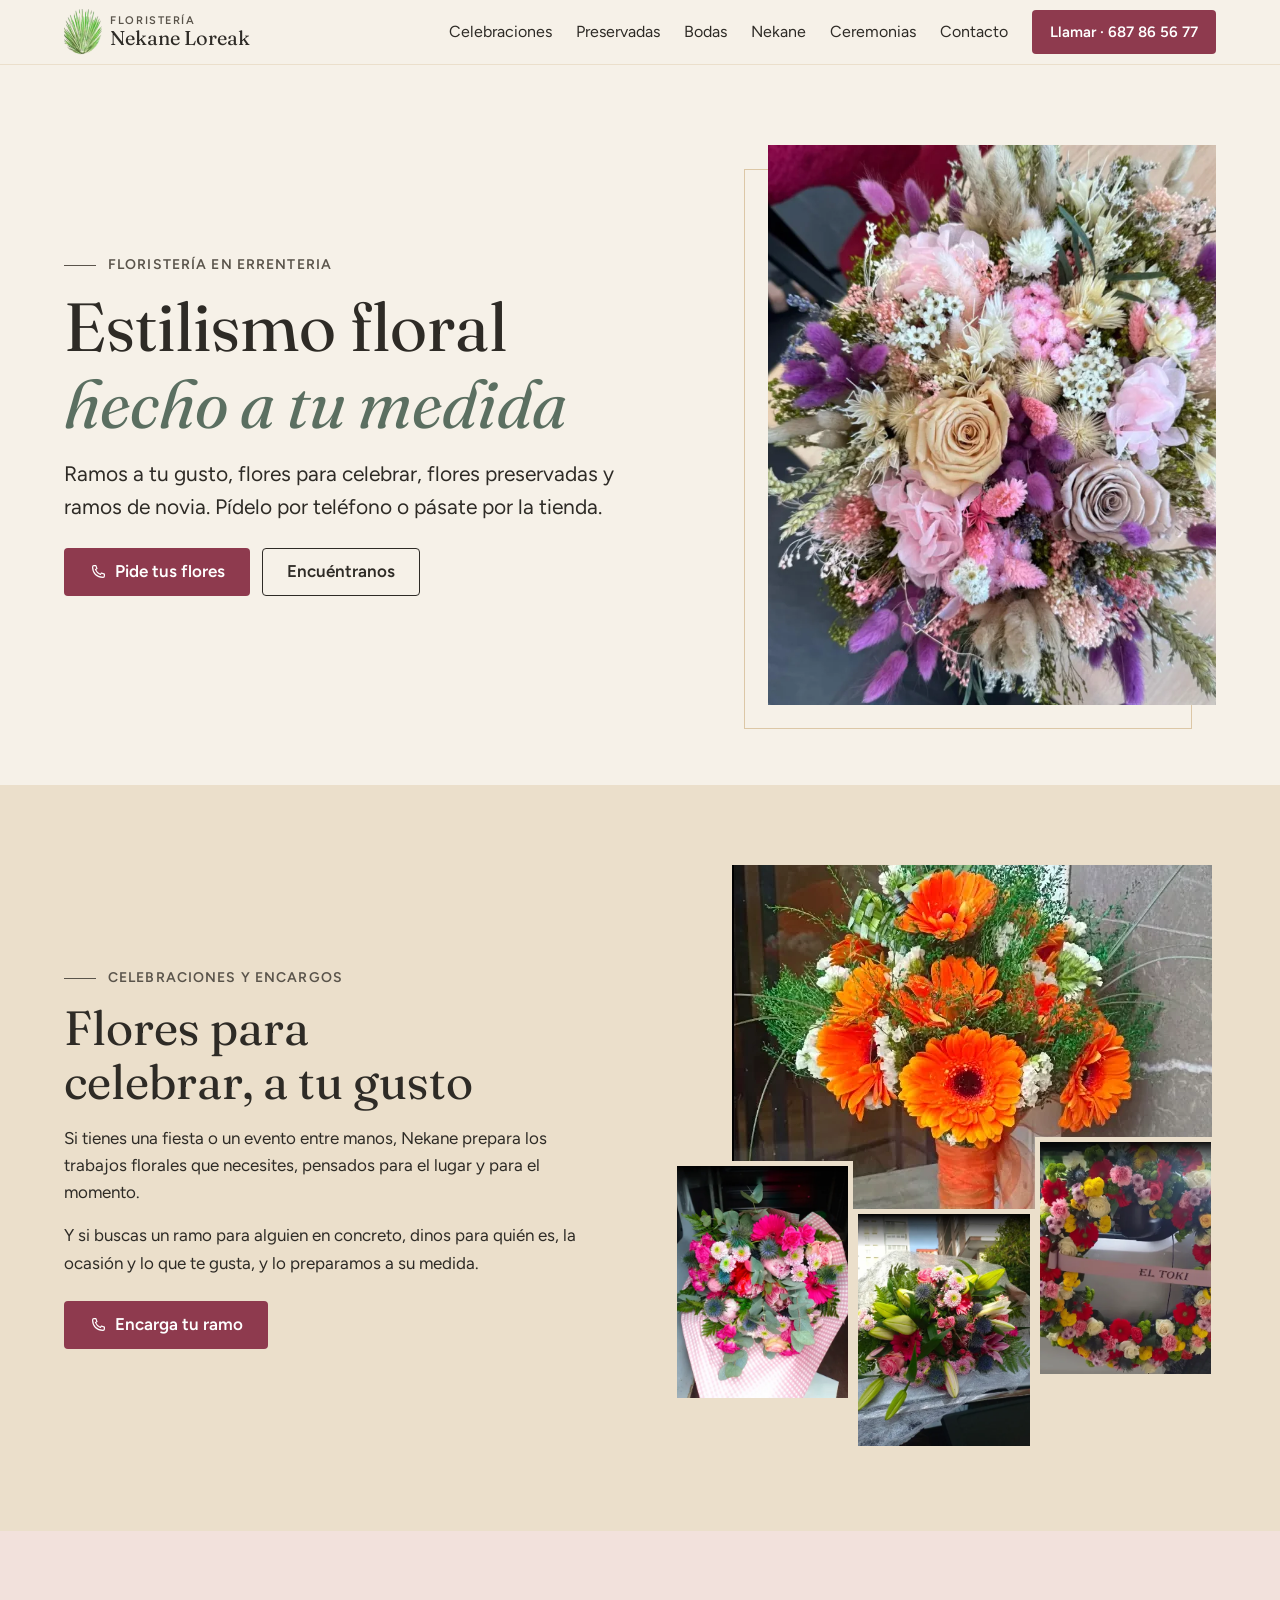
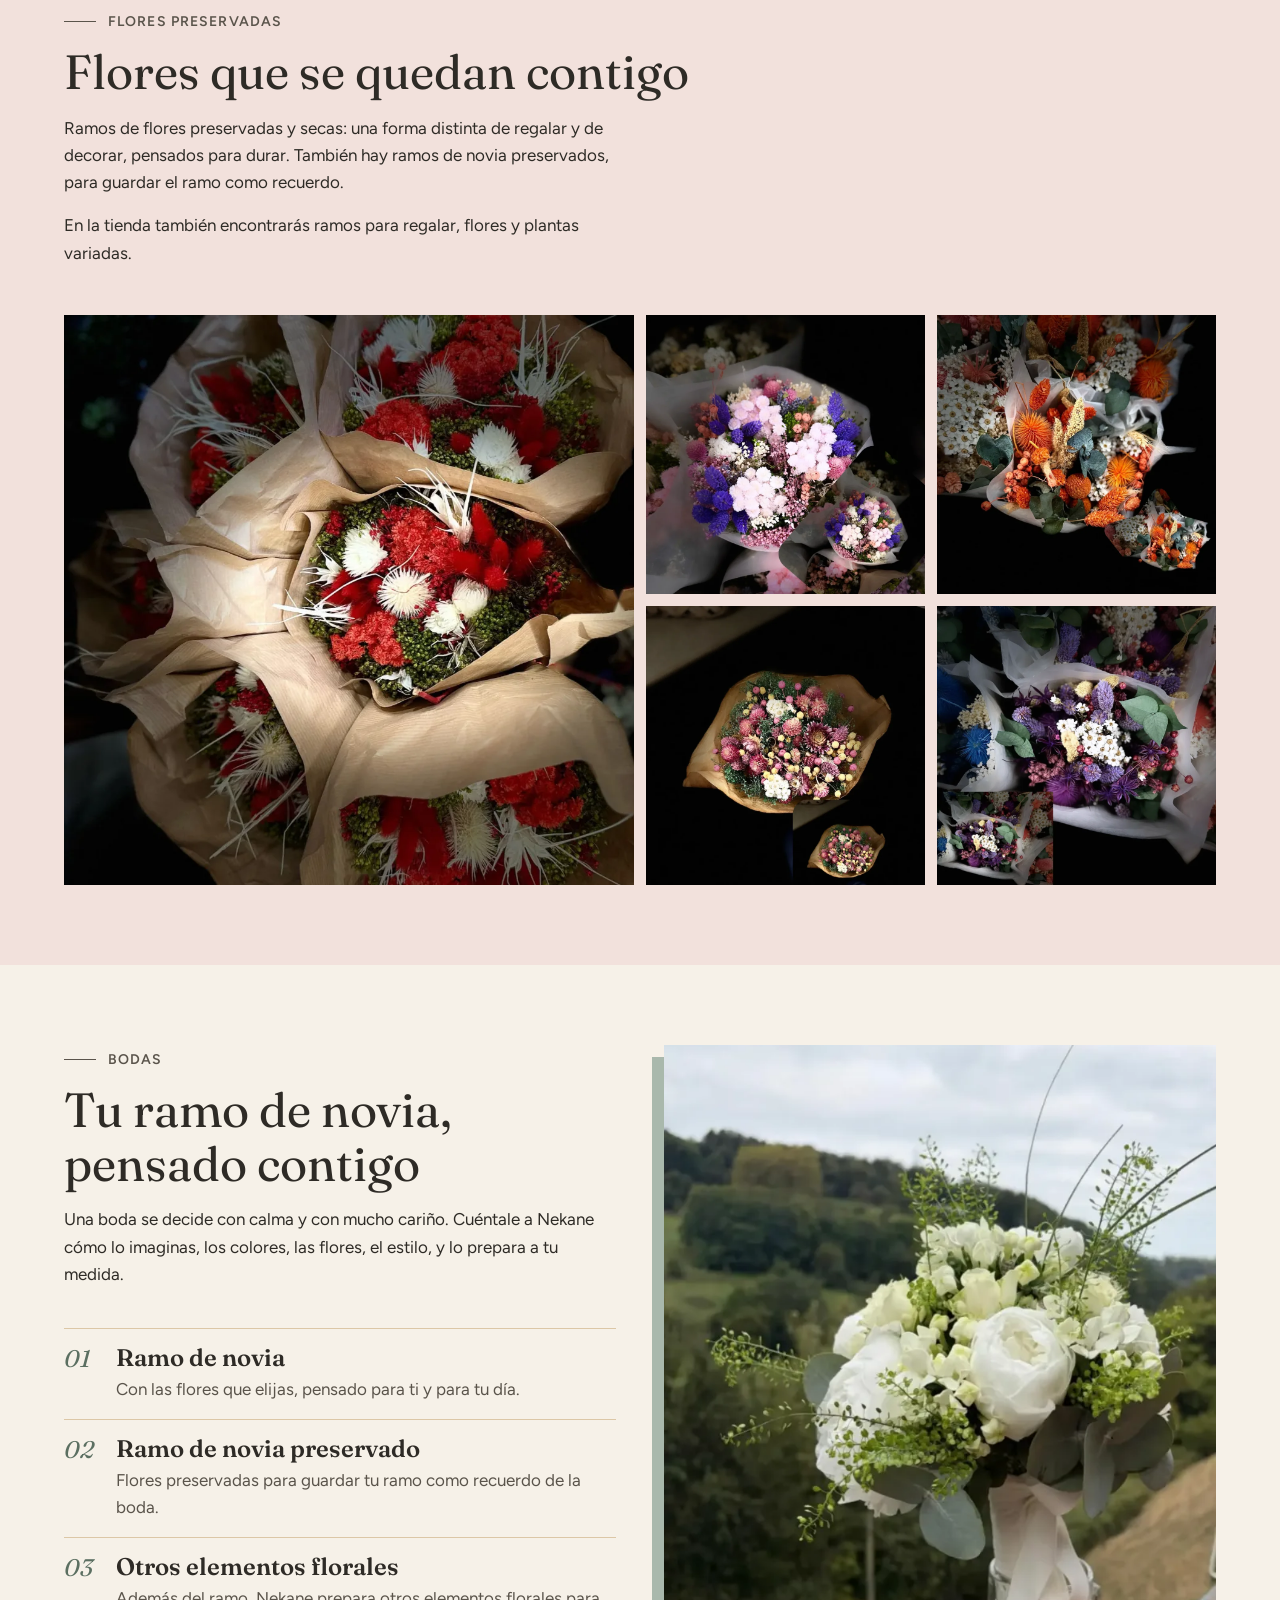
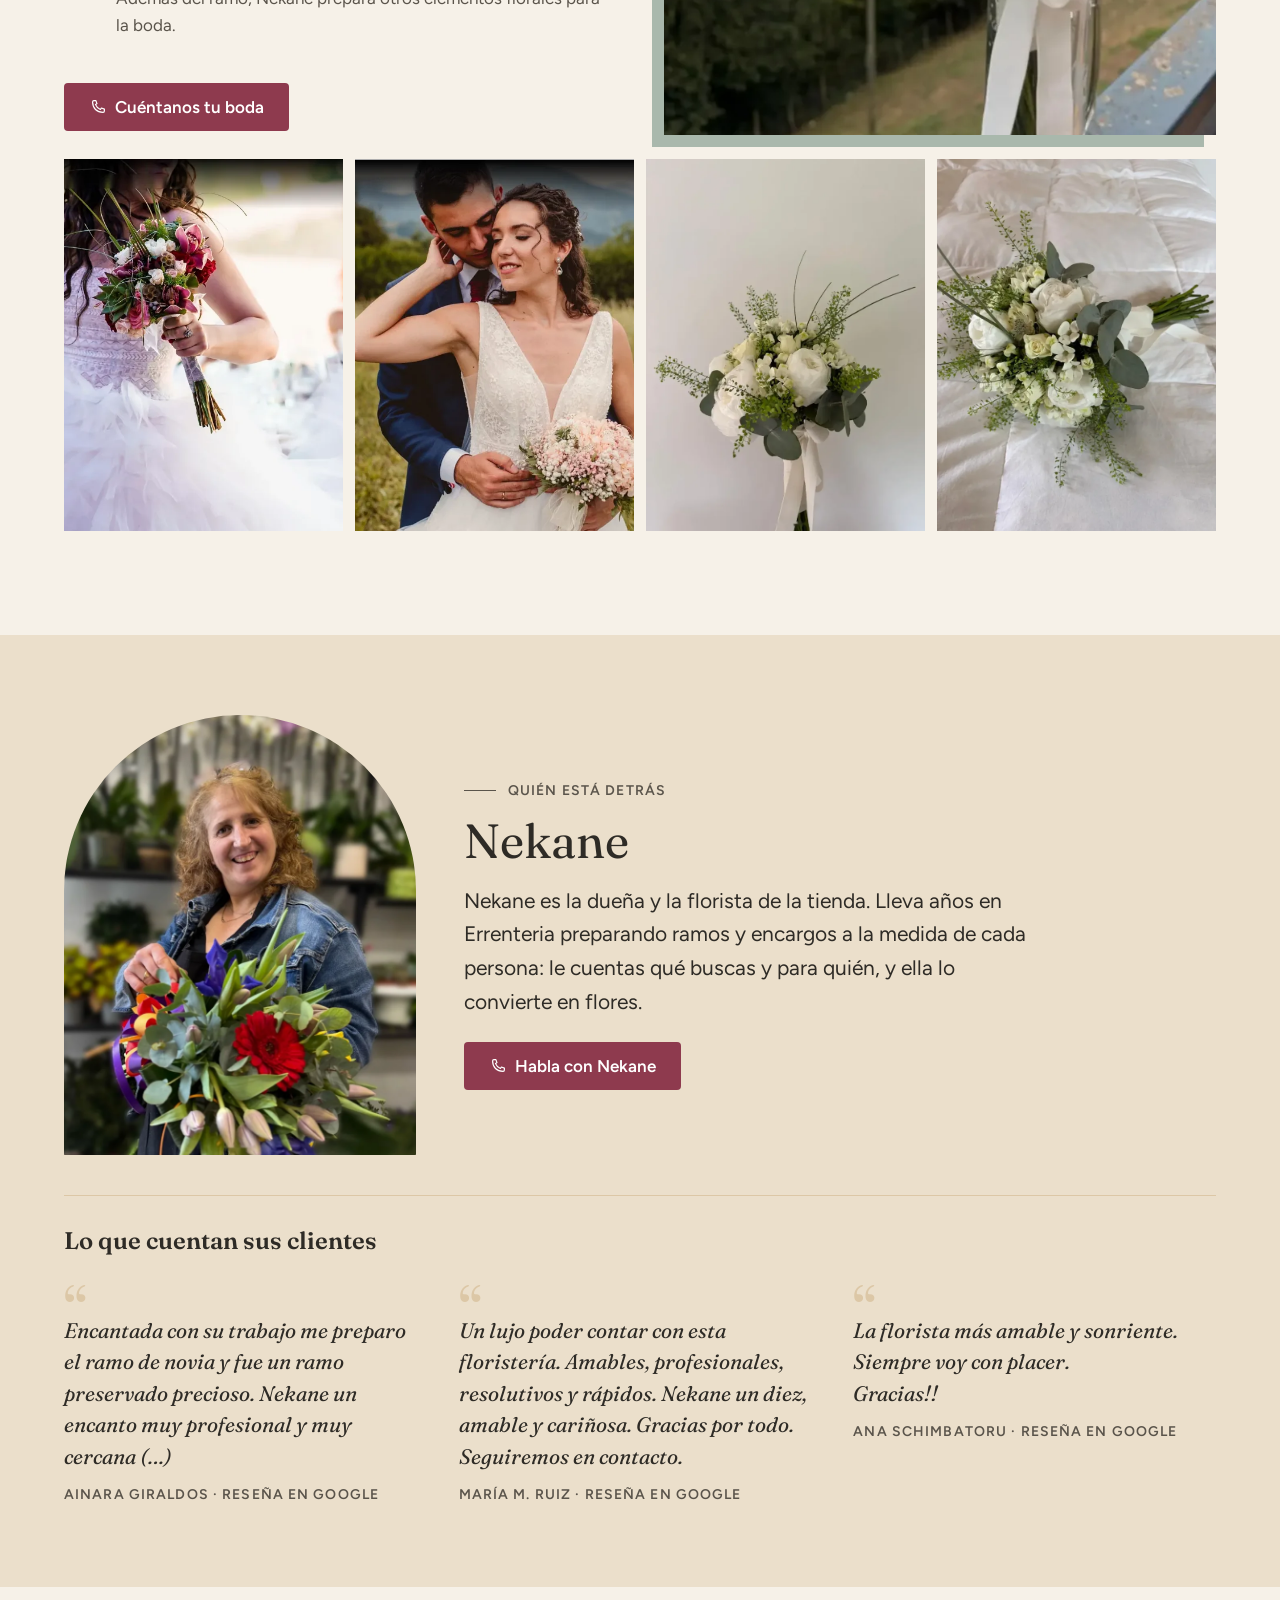
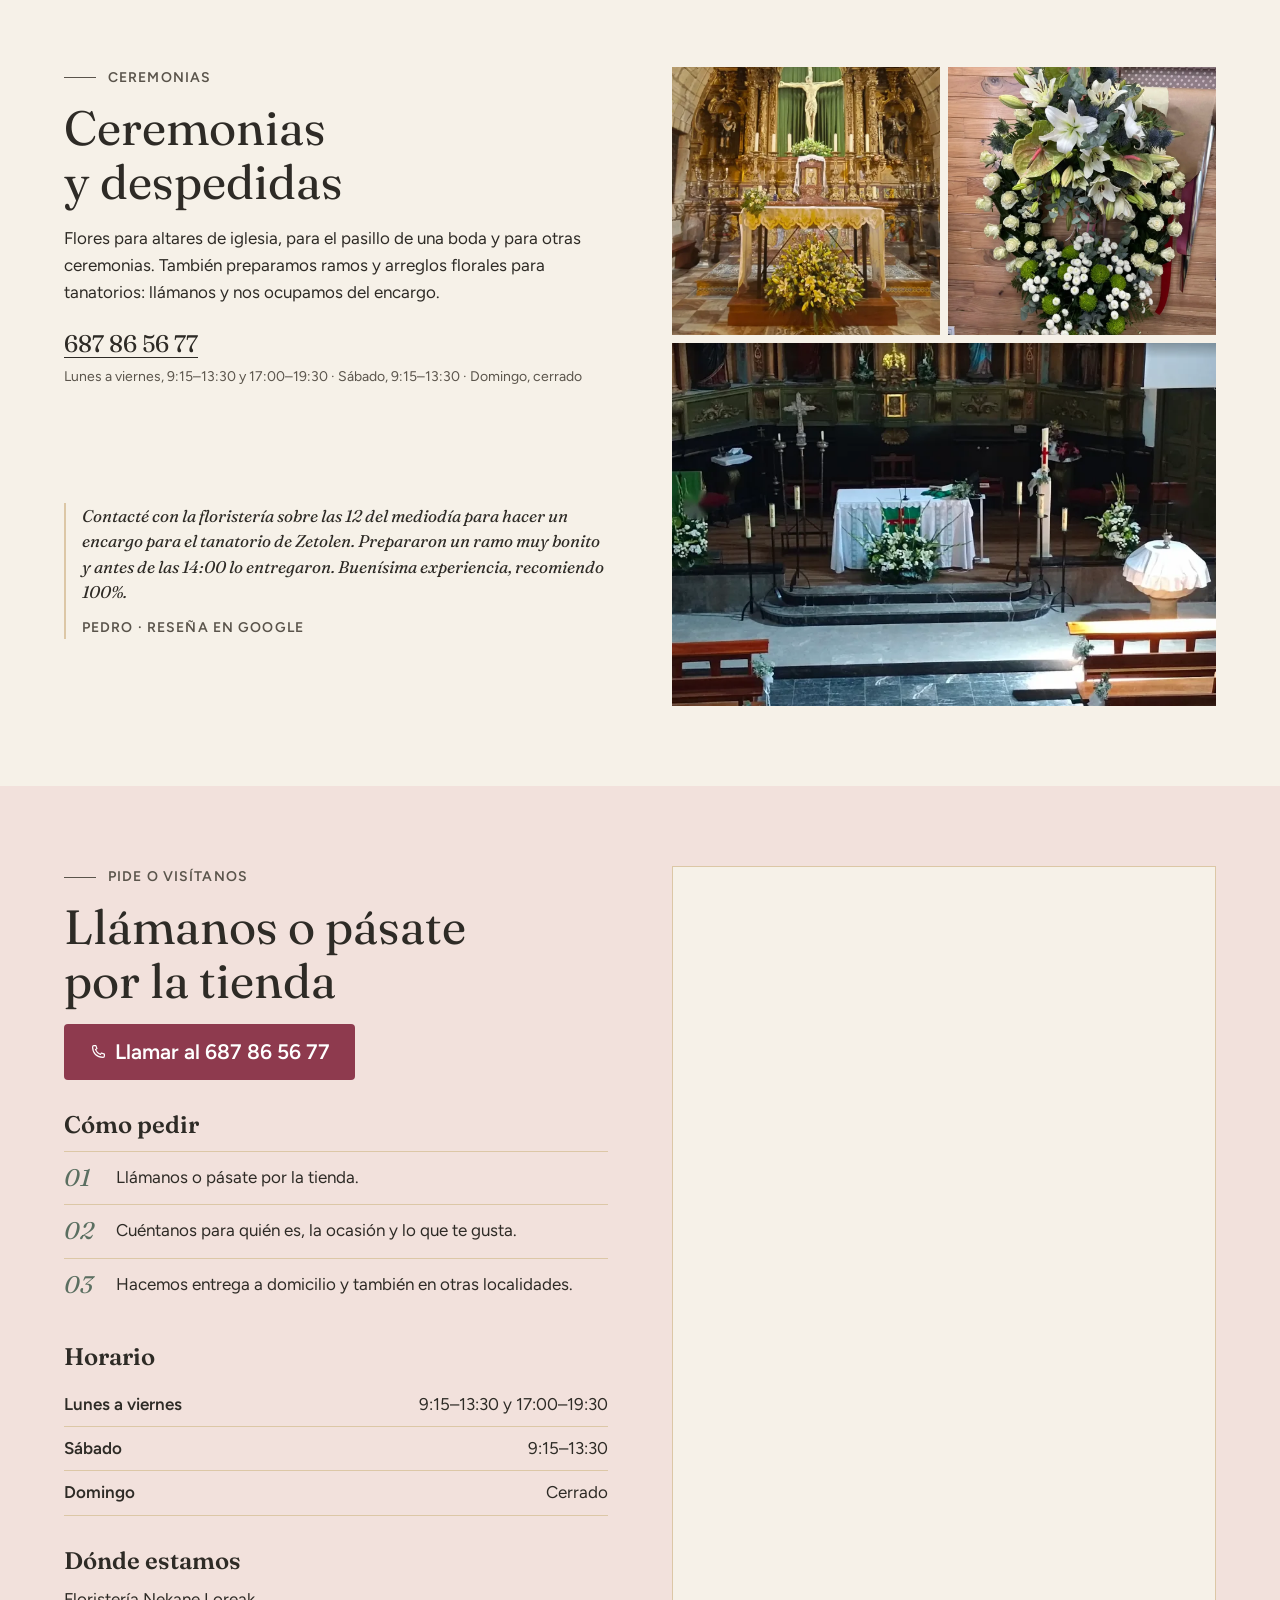
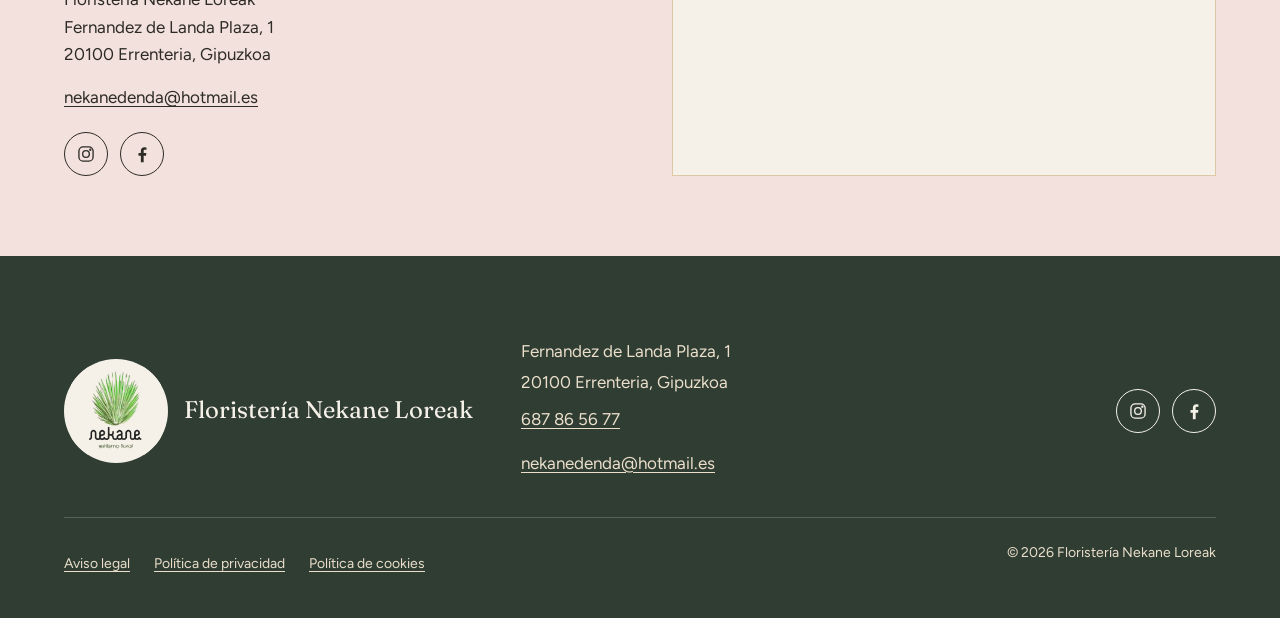
==== index.html @ 0c0fb39b "Menos rosa arriba, preservadas en claro, flechas con presencia, más llamadas a la acción - Fondos en" ====
<!doctype html>
<html lang="es">
<head>
  <meta charset="utf-8">
  <meta name="viewport" content="width=device-width, initial-scale=1">
  <!-- Demo privada: que ningún buscador la indexe mientras no sea la web real. -->
  <meta name="robots" content="noindex, nofollow">
  <title>Floristería Nekane Loreak · Errenteria</title>
  <meta name="description" content="Floristería en Errenteria. Ramos de novia, flores para celebraciones, encargos personalizados, flores preservadas y arreglos para ceremonias y tanatorios. Pedidos por teléfono: 687 86 56 77.">
  <meta name="theme-color" content="#F6F1E8">
  <link rel="icon" href="imagenes/logo.webp" type="image/webp">

  <!-- Google Fonts: preconnect para adelantar la conexión y display=swap para
       que el texto se vea con la fuente de sistema mientras carga.
       Solo los pesos que se usan: Fraunces 400, 400 cursiva y 600; Figtree 400 y 600. -->
  <link rel="preconnect" href="https://fonts.googleapis.com">
  <link rel="preconnect" href="https://fonts.gstatic.com" crossorigin>
  <link rel="stylesheet" href="https://fonts.googleapis.com/css2?family=Fraunces:ital,opsz,wght@0,9..144,400;0,9..144,600;1,9..144,400&amp;family=Figtree:wght@400;600&amp;display=swap">

  <link rel="stylesheet" href="styles.css">
  <script src="main.js" defer></script>
</head>
<body>
  <a class="saltar" href="#contenido">Saltar al contenido</a>

  <!-- ============================ CABECERA ============================ -->
  <header class="cabecera">
    <!-- El logo es cuadrado (palmera + nombre + lema): a tamaño de cabecera el
         nombre no se leería. Aquí se muestra solo la palmera, recortada por CSS,
         y el nombre en texto. El logo completo va en el pie. -->
    <a class="cabecera__marca" href="#inicio">
      <span class="cabecera__simbolo">
        <img src="imagenes/logo.webp" width="1200" height="1200" alt="">
      </span>
      <span class="cabecera__nombre">
        <span class="cabecera__tipo">Floristería</span>
        Nekane Loreak
      </span>
    </a>

    <!-- Orden en el HTML: Llamar, Menú y el panel del menú justo después del
         botón, para que con el tabulador se entre en el menú al abrirlo.
         En escritorio el CSS coloca los enlaces antes del botón Llamar. -->
    <a class="cabecera__llamar" href="tel:+34687865677">
      Llamar<span class="cabecera__numero">&nbsp;· 687 86 56 77</span>
    </a>

    <!-- Solo el icono de tres rayas: aria-label="Menú" le da el nombre que
         anuncia el lector de pantalla. El estado abierto/cerrado lo comunica
         aria-expanded, y el CSS se apoya en él. -->
    <button class="cabecera__menu" type="button" aria-label="Menú" aria-expanded="false" aria-controls="menu-principal">
      <span class="cabecera__icono" aria-hidden="true"><span></span><span></span><span></span></span>
    </button>

    <nav class="menu" id="menu-principal" aria-label="Principal">
      <ul class="menu__lista">
        <li><a href="#celebraciones">Celebraciones</a></li>
        <li><a href="#preservadas">Preservadas</a></li>
        <li><a href="#bodas">Bodas</a></li>
        <li><a href="#nekane">Nekane</a></li>
        <li><a href="#ceremonias">Ceremonias</a></li>
        <li><a href="#contacto">Contacto</a></li>
      </ul>
    </nav>
  </header>

  <main id="contenido">

    <!-- ============================ INICIO ============================ -->
    <section class="seccion inicio" id="inicio" aria-labelledby="inicio-titulo">
      <div class="inicio__texto">
        <p class="antetitulo">Floristería en Errenteria</p>
        <h1 id="inicio-titulo">Estilismo floral <em>hecho a tu medida</em></h1>
        <!-- Sin botones aquí: Llamar ya está siempre visible en la cabecera. -->
        <p class="entradilla">
          Ramos a tu gusto, flores para celebrar, flores preservadas y ramos de novia.
          Pídelo por teléfono o pásate por la tienda.
        </p>
        <div class="acciones">
          <a class="boton boton--llamar" href="tel:+34687865677"><svg class="icono" viewBox="0 0 24 24" aria-hidden="true" focusable="false"><path d="M6.6 3.5h2.6l1.4 4-1.9 1.3a11.5 11.5 0 0 0 6.5 6.5l1.3-1.9 4 1.4v2.6c0 1-.8 1.8-1.8 1.8C10.4 19.2 4.8 13.6 4.8 5.3c0-1 .8-1.8 1.8-1.8z"/></svg>Pide tus flores<span class="oculto"> (llamar al 687 86 56 77)</span></a>
          <a class="boton boton--secundario" href="#contacto">Encuéntranos</a>
        </div>
      </div>

      <figure class="inicio__figura">
        <!-- Primera imagen visible: sin loading="lazy" y con prioridad alta
             para que pinte cuanto antes. En móvil va de fondo, detrás del texto. -->
        <img class="inicio__foto" src="imagenes/flores-deco5.webp" width="925" height="927" fetchpriority="high"
             alt="Ramo redondo de rosas, flores secas y espigas en tonos rosa, malva y crema">
      </figure>
    </section>

    <!-- ============================ CELEBRACIONES Y ENCARGOS ============================ -->
    <section class="seccion celebraciones" id="celebraciones" aria-labelledby="celebraciones-titulo">
      <div class="celebraciones__texto">
        <p class="antetitulo">Celebraciones y encargos</p>
        <h2 id="celebraciones-titulo">Flores para celebrar, a tu gusto</h2>
        <p>
          Si tienes una fiesta o un evento entre manos, Nekane prepara los trabajos
          florales que necesites, pensados para el lugar y para el momento.
        </p>
        <p>
          Y si buscas un ramo para alguien en concreto, dinos para quién es, la
          ocasión y lo que te gusta, y lo preparamos a su medida.
        </p>
        <a class="boton boton--llamar" href="tel:+34687865677"><svg class="icono" viewBox="0 0 24 24" aria-hidden="true" focusable="false"><path d="M6.6 3.5h2.6l1.4 4-1.9 1.3a11.5 11.5 0 0 0 6.5 6.5l1.3-1.9 4 1.4v2.6c0 1-.8 1.8-1.8 1.8C10.4 19.2 4.8 13.6 4.8 5.3c0-1 .8-1.8 1.8-1.8z"/></svg>Encarga tu ramo<span class="oculto"> (llamar al 687 86 56 77)</span></a>
      </div>

      <!-- Orden: la primera es la grande; las siguientes, las pequeñas
           escalonadas. La cuarta (corona) solo aparece desde tablet. -->
      <div class="celebraciones__fotos">
        <img src="imagenes/ramo-deco2.webp" width="480" height="578" loading="lazy"
             alt="Ramo de gerberas naranjas con flores blancas y verde, atado con cinta naranja">
        <img src="imagenes/ramo-deco3.webp" width="486" height="630" loading="lazy"
             alt="Ramo de rosas, gerberas y cardos azules con eucalipto, envuelto en papel de cuadros rosa">
        <img src="imagenes/ramo-deco4.webp" width="482" height="635" loading="lazy"
             alt="Ramo de liliums, rosas, crisantemos y cardos azules envuelto en papel blanco">
        <img src="imagenes/corona-floral3.webp" width="835" height="622" loading="lazy"
             alt="Corona redonda de flores de colores, con rosas, gerberas y crisantemos, y una cinta rosa">
      </div>
    </section>

    <!-- ============================ FLORES PRESERVADAS ============================ -->
    <!-- Flores preservadas como servicio diferenciado, junto con los ramos para
         regalar y las plantas (estas solo en texto). -->
    <section class="seccion preservadas" id="preservadas" aria-labelledby="preservadas-titulo">
      <div class="preservadas__texto">
        <p class="antetitulo">Flores preservadas</p>
        <h2 id="preservadas-titulo">Flores que se quedan contigo</h2>
        <p>
          Ramos de flores preservadas y secas: una forma distinta de regalar y de
          decorar, pensados para durar. También hay ramos de novia preservados,
          para guardar el ramo como recuerdo.
        </p>
        <p>
          En la tienda también encontrarás ramos para regalar, flores y plantas
          variadas.
        </p>
      </div>

      <ul class="mosaico" aria-label="Ramos de flores preservadas y secas">
        <li><a class="galeria__enlace" href="imagenes/flores-secas1.webp">
          <img src="imagenes/flores-secas1.webp" width="922" height="922" loading="lazy"
               alt="Ramos de flores secas en rojo, verde y blanco envueltos en papel kraft">
        </a></li>
        <li><a class="galeria__enlace" href="imagenes/flores-secas3.webp">
          <img src="imagenes/flores-secas3.webp" width="922" height="923" loading="lazy"
               alt="Ramos de flores secas en lila, rosa y blanco envueltos en papel translúcido">
        </a></li>
        <li><a class="galeria__enlace" href="imagenes/flores-secas5.webp">
          <img src="imagenes/flores-secas5.webp" width="923" height="920" loading="lazy"
               alt="Ramos de flores secas en naranja y blanco con hojas de eucalipto">
        </a></li>
        <li><a class="galeria__enlace" href="imagenes/flores-secas2.webp">
          <img src="imagenes/flores-secas2.webp" width="922" height="921" loading="lazy"
               alt="Ramo de flores secas en rosa, blanco y amarillo envuelto en papel kraft">
        </a></li>
        <li><a class="galeria__enlace" href="imagenes/flores-secas4.webp">
          <img src="imagenes/flores-secas4.webp" width="922" height="925" loading="lazy"
               alt="Ramo de flores secas en morado, lila y blanco con hojas verdes">
        </a></li>
      </ul>
    </section>

    <!-- ============================ BODAS ============================ -->
    <section class="seccion bodas" id="bodas" aria-labelledby="bodas-titulo">
      <div class="bodas__intro">
        <p class="antetitulo">Bodas</p>
        <h2 id="bodas-titulo">Tu ramo de novia, pensado contigo</h2>
        <p>
          Una boda se decide con calma y con mucho cariño. Cuéntale a Nekane cómo
          lo imaginas, los colores, las flores, el estilo, y lo prepara a tu medida.
        </p>
      </div>

      <img class="bodas__destacada" src="imagenes/ramo-boda1.webp" width="692" height="925" loading="lazy"
           alt="Ramo de novia de peonías blancas y eucalipto en un jarrón, con un valle verde al fondo">

      <ul class="bodas__servicios">
        <li>
          <h3>Ramo de novia</h3>
          <p>Con las flores que elijas, pensado para ti y para tu día.</p>
        </li>
        <li>
          <h3>Ramo de novia preservado</h3>
          <p>Flores preservadas para guardar tu ramo como recuerdo de la boda.</p>
        </li>
        <li>
          <h3>Otros elementos florales</h3>
          <p>Además del ramo, Nekane prepara otros elementos florales para la boda.</p>
        </li>
      </ul>

      <div class="bodas__accion">
        <a class="boton boton--llamar" href="tel:+34687865677"><svg class="icono" viewBox="0 0 24 24" aria-hidden="true" focusable="false"><path d="M6.6 3.5h2.6l1.4 4-1.9 1.3a11.5 11.5 0 0 0 6.5 6.5l1.3-1.9 4 1.4v2.6c0 1-.8 1.8-1.8 1.8C10.4 19.2 4.8 13.6 4.8 5.3c0-1 .8-1.8 1.8-1.8z"/></svg>Cuéntanos tu boda<span class="oculto"> (llamar al 687 86 56 77)</span></a>
      </div>

      <!-- Galería: cada foto es un enlace a la imagen. Sin JS, abre la foto;
           con JS, main.js la muestra en el visor leyendo el href (no hay rutas
           de imagen escritas en main.js, así sirve igual en /v2/). -->
      <ul class="galeria" id="galeria-bodas" aria-label="Más ramos de novia">
        <li><a class="galeria__enlace" href="imagenes/ramo-boda5.webp">
          <img src="imagenes/ramo-boda5.webp" width="692" height="628" loading="lazy"
               alt="Novia con vestido de tul sosteniendo un ramo de orquídeas, rosas y flores rojas">
        </a></li>
        <li><a class="galeria__enlace" href="imagenes/ramo-boda6.webp">
          <img src="imagenes/ramo-boda6.webp" width="635" height="635" loading="lazy"
               alt="Pareja de novios en el campo; la novia sostiene un ramo redondo de flores blancas y rosa pálido">
        </a></li>
        <li><a class="galeria__enlace" href="imagenes/ramo-boda3.webp">
          <img src="imagenes/ramo-boda3.webp" width="691" height="927" loading="lazy"
               alt="Ramo de novia blanco con eucalipto y lazo, sobre una pared clara">
        </a></li>
        <li><a class="galeria__enlace" href="imagenes/ramo-boda4.webp">
          <img src="imagenes/ramo-boda4.webp" width="694" height="929" loading="lazy"
               alt="Ramo de novia de peonías, rosas y eucalipto tumbado sobre una colcha blanca">
        </a></li>
      </ul>

      <!-- Flechas de la galería deslizable: ocultas sin JS (hidden) porque sin
           JS no harían nada; en móvil también se puede deslizar con el dedo. -->
      <div class="galeria__controles" hidden>
        <!-- Botones redondos con un chevron curvo dibujado en SVG; el de
             "anterior" es el mismo girado con CSS. Entre ellos, el contador. -->
        <button class="flecha flecha--anterior galeria__flecha" type="button" data-direccion="-1" aria-controls="galeria-bodas" aria-label="Foto anterior">
          <svg viewBox="0 0 24 24" aria-hidden="true" focusable="false"><path d="M9 5.5c2.6 2.6 4.6 4.6 6.5 6.5-1.9 1.9-3.9 3.9-6.5 6.5"/></svg>
        </button>
        <span class="contador galeria__contador" aria-hidden="true"></span>
        <button class="flecha galeria__flecha" type="button" data-direccion="1" aria-controls="galeria-bodas" aria-label="Foto siguiente">
          <svg viewBox="0 0 24 24" aria-hidden="true" focusable="false"><path d="M9 5.5c2.6 2.6 4.6 4.6 6.5 6.5-1.9 1.9-3.9 3.9-6.5 6.5"/></svg>
        </button>
      </div>
    </section>

    <!-- ============================ NEKANE (con reseñas) ============================ -->
    <section class="seccion nekane" id="nekane" aria-labelledby="nekane-titulo">
      <!-- En móvil el orden es título, foto y texto (la foto no aparece de
           golpe sin presentar); en escritorio, la foto va a la izquierda. -->
      <div class="nekane__cabecera">
        <p class="antetitulo">Quién está detrás</p>
        <h2 id="nekane-titulo">Nekane</h2>
      </div>

      <img class="nekane__foto" src="imagenes/nekane.webp" width="922" height="922" loading="lazy"
           alt="Nekane sonriendo en su tienda, con un ramo de iris, gerberas y tulipanes en las manos">

      <div class="nekane__texto">
        <p>
          Nekane es la dueña y la florista de la tienda. Lleva años en Errenteria
          preparando ramos y encargos a la medida de cada persona: le cuentas qué
          buscas y para quién, y ella lo convierte en flores.
        </p>
        <a class="boton boton--llamar" href="tel:+34687865677"><svg class="icono" viewBox="0 0 24 24" aria-hidden="true" focusable="false"><path d="M6.6 3.5h2.6l1.4 4-1.9 1.3a11.5 11.5 0 0 0 6.5 6.5l1.3-1.9 4 1.4v2.6c0 1-.8 1.8-1.8 1.8C10.4 19.2 4.8 13.6 4.8 5.3c0-1 .8-1.8 1.8-1.8z"/></svg>Habla con Nekane<span class="oculto"> (llamar al 687 86 56 77)</span></a>
      </div>

      <!-- Reseñas literales tal como están en NEGOCIO.md. Sin fecha: la fuente
           solo da fechas relativas ("hace 1 año") que se quedarían desfasadas.
           La de Ainara es un fragmento literal, marcado con (…); el texto
           completo es la reseña 08 de NEGOCIO.md. -->
      <div class="nekane__resenas">
        <h3>Lo que cuentan sus clientes</h3>

        <figure class="resena">
          <blockquote>
            <p>Encantada con su trabajo me preparo el ramo de novia y fue un ramo preservado precioso. Nekane un encanto muy profesional y muy cercana (…)</p>
          </blockquote>
          <figcaption><cite>AINARA GIRALDOS</cite> · reseña en Google</figcaption>
        </figure>

        <figure class="resena">
          <blockquote>
            <p>Un lujo poder contar con esta floristería. Amables, profesionales, resolutivos y rápidos. Nekane un diez, amable y cariñosa. Gracias por todo. Seguiremos en contacto.</p>
          </blockquote>
          <figcaption><cite>María M. Ruiz</cite> · reseña en Google</figcaption>
        </figure>

        <figure class="resena">
          <blockquote>
            <p>La florista más amable y sonriente.<br>
            Siempre voy con placer.<br>
            Gracias!!</p>
          </blockquote>
          <figcaption><cite>Ana Schimbatoru</cite> · reseña en Google</figcaption>
        </figure>
      </div>
    </section>

    <!-- ============================ CEREMONIAS Y DESPEDIDAS ============================ -->
    <!-- Bloque sobrio a propósito: fondo neutro, sin color de acento y sin
         animaciones, para no mezclar los tanatorios con el tono festivo.
         Teléfono y horario en el propio bloque para quien llega con prisa,
         en una línea para no repetir el horario completo de Contacto. -->
    <section class="seccion ceremonias" id="ceremonias" aria-labelledby="ceremonias-titulo">
      <div class="ceremonias__texto">
        <p class="antetitulo">Ceremonias</p>
        <h2 id="ceremonias-titulo">Ceremonias y despedidas</h2>
        <p>
          Flores para altares de iglesia, para el pasillo de una boda y para
          otras ceremonias. También preparamos ramos y arreglos florales para
          tanatorios: llámanos y nos ocupamos del encargo.
        </p>
        <p class="ceremonias__contacto">
          <a href="tel:+34687865677">687 86 56 77</a><br>
          Lunes a viernes, 9:15–13:30 y 17:00–19:30 · Sábado, 9:15–13:30 · Domingo, cerrado
        </p>
      </div>

      <div class="ceremonias__fotos">
        <img src="imagenes/flores-iglesia1.webp" width="782" height="797" loading="lazy"
             alt="Altar de una iglesia con un gran centro de liliums amarillos y flores blancas">
        <img src="imagenes/flores-iglesia2.webp" width="843" height="563" loading="lazy"
             alt="Altar y bancos de una iglesia decorados con flores blancas">
        <img src="imagenes/corona-floral2.webp" width="922" height="928" loading="lazy"
             alt="Corona de flores blancas y verdes, con liliums, rosas, crisantemos y cardos">
      </div>

      <figure class="resena resena--sobria">
        <blockquote>
          <p>Contacté con la floristería sobre las 12 del mediodía para hacer un encargo para el tanatorio de Zetolen. Prepararon un ramo muy bonito y antes de las 14:00 lo entregaron. Buenísima experiencia, recomiendo 100%.</p>
        </blockquote>
        <figcaption><cite>Pedro</cite> · reseña en Google</figcaption>
      </figure>
    </section>

    <!-- ============================ CONTACTO: PIDE O VISÍTANOS ============================ -->
    <section class="seccion contacto" id="contacto" aria-labelledby="contacto-titulo">
      <div class="contacto__datos">
        <p class="antetitulo">Pide o visítanos</p>
        <h2 id="contacto-titulo">Llámanos o pásate por la tienda</h2>

        <a class="boton boton--llamar boton--grande" href="tel:+34687865677"><svg class="icono" viewBox="0 0 24 24" aria-hidden="true" focusable="false"><path d="M6.6 3.5h2.6l1.4 4-1.9 1.3a11.5 11.5 0 0 0 6.5 6.5l1.3-1.9 4 1.4v2.6c0 1-.8 1.8-1.8 1.8C10.4 19.2 4.8 13.6 4.8 5.3c0-1 .8-1.8 1.8-1.8z"/></svg>Llamar al 687 86 56 77</a>

        <h3>Cómo pedir</h3>
        <ol class="pedir">
          <li>Llámanos o pásate por la tienda.</li>
          <li>Cuéntanos para quién es, la ocasión y lo que te gusta.</li>
          <li>Hacemos entrega a domicilio y también en otras localidades.</li>
        </ol>

        <h3>Horario</h3>
        <dl class="horario">
          <div><dt>Lunes a viernes</dt><dd>9:15–13:30 y 17:00–19:30</dd></div>
          <div><dt>Sábado</dt><dd>9:15–13:30</dd></div>
          <div><dt>Domingo</dt><dd>Cerrado</dd></div>
        </dl>

        <h3>Dónde estamos</h3>
        <address class="contacto__direccion">
          <p>
            Floristería Nekane Loreak<br>
            Fernandez de Landa Plaza, 1<br>
            20100 Errenteria, Gipuzkoa
          </p>
          <p><a href="mailto:nekanedenda@hotmail.es">nekanedenda@hotmail.es</a></p>
        </address>

        <ul class="redes">
          <li><a class="red" href="https://www.instagram.com/loradendanekane/?hl=es" rel="noopener" target="_blank" aria-label="Instagram (se abre en otra pestaña)"><svg viewBox="0 0 24 24" aria-hidden="true" focusable="false"><rect x="3.5" y="3.5" width="17" height="17" rx="5"/><circle cx="12" cy="12" r="4"/><circle cx="17.2" cy="6.8" r="0.6" fill="currentColor"/></svg></a></li>
          <li><a class="red" href="https://www.facebook.com/FloristeriaNekaneIrazu/?locale=es_ES" rel="noopener" target="_blank" aria-label="Facebook (se abre en otra pestaña)"><svg viewBox="0 0 24 24" aria-hidden="true" focusable="false"><path class="relleno" d="M14 22v-8h2.8l.45-3.3H14V8.6c0-.95.27-1.6 1.63-1.6h1.74V4.05A23 23 0 0 0 14.84 3.9c-2.5 0-4.2 1.52-4.2 4.32v2.48H7.8V14h2.84v8z"/></svg></a></li>
        </ul>
      </div>

      <div class="contacto__mapa">
        <!-- referrerpolicy: solo se envía el origen de la web a Google, no la URL completa. -->
        <iframe
          src="https://www.google.com/maps?q=Fernandez%20de%20Landa%20Plaza%2C%201%2C%2020100%20Errenteria%2C%20Gipuzkoa&amp;output=embed"
          width="600" height="450" loading="lazy"
          referrerpolicy="strict-origin-when-cross-origin"
          title="Mapa de Google con la ubicación de Floristería Nekane Loreak en Fernandez de Landa Plaza, 1, Errenteria"></iframe>
      </div>
    </section>

  </main>

  <!-- ============================ PIE ============================ -->
  <footer class="pie">
    <!-- Logo completo dentro de un medallón crema: el logo tiene fondo blanco
         y sobre el verde del pie se vería un cuadrado; en el medallón, el
         blanco se funde con el crema (mix-blend-mode: multiply). -->
    <div class="pie__marca">
      <span class="pie__logo">
        <img src="imagenes/logo.webp" width="1200" height="1200" loading="lazy" alt="Nekane, estilismo floral">
      </span>
      <p class="pie__nombre">Floristería Nekane Loreak</p>
    </div>

    <address class="pie__datos">
      Fernandez de Landa Plaza, 1<br>
      20100 Errenteria, Gipuzkoa<br>
      <a href="tel:+34687865677">687 86 56 77</a><br>
      <a href="mailto:nekanedenda@hotmail.es">nekanedenda@hotmail.es</a>
    </address>

    <ul class="redes pie__redes">
      <li><a class="red" href="https://www.instagram.com/loradendanekane/?hl=es" rel="noopener" target="_blank" aria-label="Instagram (se abre en otra pestaña)"><svg viewBox="0 0 24 24" aria-hidden="true" focusable="false"><rect x="3.5" y="3.5" width="17" height="17" rx="5"/><circle cx="12" cy="12" r="4"/><circle cx="17.2" cy="6.8" r="0.6" fill="currentColor"/></svg></a></li>
      <li><a class="red" href="https://www.facebook.com/FloristeriaNekaneIrazu/?locale=es_ES" rel="noopener" target="_blank" aria-label="Facebook (se abre en otra pestaña)"><svg viewBox="0 0 24 24" aria-hidden="true" focusable="false"><path class="relleno" d="M14 22v-8h2.8l.45-3.3H14V8.6c0-.95.27-1.6 1.63-1.6h1.74V4.05A23 23 0 0 0 14.84 3.9c-2.5 0-4.2 1.52-4.2 4.32v2.48H7.8V14h2.84v8z"/></svg></a></li>
    </ul>

    <div class="pie__final">
      <!-- Textos legales pendientes: los aporta el negocio. -->
      <ul class="pie__legal">
        <li><a href="pendiente.html">Aviso legal</a></li>
        <li><a href="pendiente.html">Política de privacidad</a></li>
        <li><a href="pendiente.html">Política de cookies</a></li>
      </ul>
      <p class="pie__copy">© 2026 Floristería Nekane Loreak</p>
    </div>
  </footer>

</body>
</html>
---- styles.css ----
/* ==========================================================================
   Floristería Nekane Loreak — styles.css
   Mobile-first: los estilos base son para móvil; las media queries
   (min-width) adaptan a pantallas más grandes.

   Índice
   1. Variables
   2. Base y reset
   3. Utilidades y accesibilidad
   4. Componentes compartidos (botones, antetítulo, horario, reseña)
   5. Secciones (cada una autocontenida, para poder pasar a página en la v2)
   ========================================================================== */


/* 1. Variables
   ========================================================================== */
:root {
  /* Paleta sacada de las fotos. Contrastes WCAG medidos:
     tinta/crema 12,5:1 · tinta-suave/crema 6,7:1 · crema/bosque 10,2:1
     blanco/baya 7,3:1 · tinta/kraft 8,6:1 */
  --crema: #F6F1E8;          /* lazo y peonías: fondo principal */
  --tinta: #2E2B26;          /* texto */
  --tinta-suave: #5A544B;    /* texto secundario */
  --kraft: #DCC7A6;          /* papel de envolver: etiquetas y bloques */
  --kraft-claro: #EBDFCB;
  --eucalipto: #A9B8AC;      /* superficies */
  --eucalipto-oscuro: #5B6F61; /* 4,8:1 sobre crema: solo texto grande o detalles */
  --bosque: #2F3D33;         /* montes de fondo: sección oscura */
  --baya: #8E3A4E;           /* acción principal (llamar) */
  --baya-oscura: #722C3E;
  --rosa: #F2E1DC;           /* rosa empolvado: fondo alterno de secciones
                                tinta 11,1:1 · tinta-suave 5,9:1 · baya 5,8:1 */
  --blanco: #FFFFFF;

  /* Tipografía */
  --fuente-titulos: "Fraunces", Georgia, "Times New Roman", serif;
  --fuente-texto: "Figtree", system-ui, -apple-system, "Segoe UI", sans-serif;

  /* Escala fluida: crece con el ancho de pantalla entre un mínimo y un máximo. */
  --texto-sm: 0.875rem;
  --texto-base: 1.0625rem;                                /* 17 px: cómodo en móvil */
  --texto-lg: clamp(1.125rem, 1.05rem + 0.4vw, 1.3125rem);
  --titulo-3: clamp(1.25rem, 1.15rem + 0.5vw, 1.5rem);
  --titulo-2: clamp(1.875rem, 1.45rem + 2vw, 3rem);
  --titulo-1: clamp(2.375rem, 1.7rem + 3.4vw, 4.25rem);

  /* Espaciados */
  --esp-1: 0.25rem;
  --esp-2: 0.5rem;
  --esp-3: 0.75rem;
  --esp-4: 1rem;
  --esp-5: 1.5rem;
  --esp-6: 2rem;
  --esp-7: 3rem;
  --esp-8: 4rem;
  --seccion: clamp(3rem, 2rem + 4vw, 5rem);  /* aire vertical de cada sección (se suma al de la siguiente) */
  --margen: 1rem;                                  /* margen lateral en móvil (16 px) */

  /* Medidas */
  --ancho-max: 72rem;
  --ancho-texto: 36rem;
  --toque: 3rem;          /* 48 px: zona táctil mínima cómoda */
  --radio: 4px;
  --alto-cabecera: 4rem;
}


/* 2. Base y reset
   ========================================================================== */
*,
*::before,
*::after {
  box-sizing: border-box;
}

html {
  -webkit-text-size-adjust: 100%;
  text-size-adjust: 100%;
  /* Al saltar a una sección desde el menú, que el título no quede tapado
     por la cabecera fija. */
  scroll-padding-top: calc(var(--alto-cabecera) + var(--esp-4));
}

/* Desplazamiento suave solo si la persona no ha pedido menos movimiento. */
@media (prefers-reduced-motion: no-preference) {
  html {
    scroll-behavior: smooth;
  }
}

body {
  margin: 0;
  background: var(--crema);
  color: var(--tinta);
  font-family: var(--fuente-texto);
  font-size: var(--texto-base);
  line-height: 1.6;
}

h1, h2, h3 {
  margin: 0 0 var(--esp-4);
  font-family: var(--fuente-titulos);
  font-weight: 400;
  line-height: 1.12;
  text-wrap: balance;
}

h1 { font-size: var(--titulo-1); }
h2 { font-size: var(--titulo-2); }
h3 { font-size: var(--titulo-3); font-weight: 600; }

p {
  margin: 0 0 var(--esp-4);
  max-width: var(--ancho-texto);
}

ul,
ol {
  margin: 0;
  padding: 0;
}

img,
iframe {
  display: block;
  max-width: 100%;
}

img {
  height: auto;
}

a {
  color: inherit;
  text-decoration-thickness: 1px;
  text-underline-offset: 0.2em;
}

address {
  font-style: normal;
}

blockquote,
figure {
  margin: 0;
}


/* 3. Utilidades y accesibilidad
   ========================================================================== */

/* Foco visible y consistente en toda la web (solo con teclado). */
:focus-visible {
  outline: 3px solid var(--baya);
  outline-offset: 3px;
}

/* Oculto a la vista pero leído por lectores de pantalla. */
.oculto {
  position: absolute;
  width: 1px;
  height: 1px;
  overflow: hidden;
  clip: rect(0 0 0 0);
  clip-path: inset(50%);
  white-space: nowrap;
}

/* Enlace "Saltar al contenido": aparece al recibir foco con el tabulador. */
.saltar {
  position: absolute;
  left: var(--margen);
  top: -100px;
  z-index: 100;
  padding: var(--esp-3) var(--esp-4);
  background: var(--tinta);
  color: var(--crema);
}

.saltar:focus {
  top: var(--esp-2);
}

/* Respeto a quien pide menos movimiento: sin scroll suave ni animaciones. */
@media (prefers-reduced-motion: reduce) {
  *,
  *::before,
  *::after {
    animation-duration: 0.01ms !important;
    animation-iteration-count: 1 !important;
    transition-duration: 0.01ms !important;
    scroll-behavior: auto !important;
  }
}


/* 4. Componentes compartidos
   ========================================================================== */

/* Botones: altura mínima de 48 px para tocar cómodo en móvil. */
.boton {
  display: inline-flex;
  align-items: center;
  justify-content: center;
  gap: var(--esp-2);
  min-height: var(--toque);
  padding: var(--esp-2) var(--esp-5);
  border: 1px solid transparent;
  border-radius: var(--radio);
  font-weight: 600;
  text-decoration: none;
}

.boton--llamar {
  background: var(--baya);
  color: var(--blanco);
}

.boton--llamar:hover {
  background: var(--baya-oscura);
}

.boton--secundario {
  border-color: currentColor;
}

/* Icono de teléfono en los botones que llaman: deja claro que el botón
   llama aunque el texto no lo diga ("Pide tus flores"). */
.boton .icono {
  flex: none;
  width: 1.125rem;
  height: 1.125rem;
  fill: none;
  stroke: currentColor;
  stroke-width: 1.6;
  stroke-linejoin: round;
}

/* Botón de llamada al final de un texto de sección. */
.celebraciones__texto .boton,
.nekane__texto .boton {
  margin-top: var(--esp-2);
}

/* Icono redondo de red social (contacto y pie): 44 × 44 px de zona táctil. */
.red {
  display: inline-grid;
  place-items: center;
  width: 2.75rem;
  height: 2.75rem;
  border: 1px solid currentColor;
  border-radius: 50%;
}

.red svg {
  width: 1.25rem;
  height: 1.25rem;
  fill: none;
  stroke: currentColor;
  stroke-width: 1.6;
}

.red .relleno {
  fill: currentColor;
  stroke: none;
}

@media (prefers-reduced-motion: no-preference) {
  .red {
    transition: background-color 0.2s ease, color 0.2s ease;
  }
}

.red:hover {
  background: var(--tinta);
  color: var(--crema);
}

.acciones {
  display: flex;
  flex-wrap: wrap;
  gap: var(--esp-3);
}

/* Antetítulo: etiqueta pequeña sobre cada título de sección, con un trazo
   fino delante, como el tallo de una flor. */
.antetitulo {
  display: flex;
  align-items: center;
  gap: var(--esp-3);
  margin-bottom: var(--esp-3);
  font-size: var(--texto-sm);
  font-weight: 600;
  letter-spacing: 0.08em;
  text-transform: uppercase;
  color: var(--tinta-suave);
}

.antetitulo::before {
  content: "";
  flex: none;
  width: 2rem;
  height: 1px;
  background: currentColor;
}

.entradilla {
  font-size: var(--texto-lg);
}

/* Horario: lista de definiciones día / horas. */
.horario {
  margin: 0 0 var(--esp-5);
}

.horario div {
  display: flex;
  flex-wrap: wrap;
  justify-content: space-between;
  gap: 0 var(--esp-4);
  padding: var(--esp-2) 0;
  border-bottom: 1px solid var(--kraft);
}

.horario dt {
  font-weight: 600;
}

.horario dd {
  margin: 0;
}

/* Reseña */
.resena blockquote p {
  font-family: var(--fuente-titulos);
  font-style: italic;
  font-size: var(--texto-lg);
}

/* Los nombres se muestran tal como vienen de la fuente; las mayúsculas por CSS
   igualan visualmente los que llegan en mayúsculas y los que no. */
.resena figcaption {
  font-size: var(--texto-sm);
  font-weight: 600;
  letter-spacing: 0.08em;
  text-transform: uppercase;
  color: var(--tinta-suave);
}

.resena cite {
  font-style: normal;
}


/* 5. Secciones
   ========================================================================== */

/* Contenedor común de sección: el fondo ocupa todo el ancho de la pantalla y
   el contenido se limita con el relleno lateral (16 px en móvil; en pantallas
   grandes, lo que sobre a cada lado del ancho máximo). */
.seccion {
  padding-block: var(--seccion);
  padding-inline: max(var(--margen), (100% - var(--ancho-max)) / 2);
}

/* Fondos alternos con tres tonos sacados de las fotos: crema, kraft claro
   (el papel de envolver) y rosa empolvado. El rosa no aparece hasta la
   tercera sección, para no sumarse al rosa de la foto de portada.
   --fondo: el color de fondo de la sección, reutilizado en los marcos de
   las fotos de Celebraciones para que siempre coincidan. */
.celebraciones,
.nekane {
  --fondo: var(--kraft-claro);   /* tinta 10,7:1 · tinta-suave 5,7:1 · baya 5,6:1 */
  background: var(--fondo);
}

.preservadas,
.contacto {
  --fondo: var(--rosa);
  background: var(--fondo);
}

/* --- Cabecera ------------------------------------------------------------ */
.cabecera {
  position: sticky;
  top: 0;
  z-index: 50;
  display: flex;
  align-items: center;
  gap: var(--esp-2);
  min-height: var(--alto-cabecera);
  padding: var(--esp-2) var(--margen);
  background: var(--crema);
  border-bottom: 1px solid var(--kraft-claro);
}

.cabecera__marca {
  display: flex;
  align-items: center;
  gap: var(--esp-2);
  margin-right: auto;      /* empuja menú y botón a la derecha */
  min-height: var(--toque);
  text-decoration: none;
}

/* Recorte de la palmera dentro del logo cuadrado (1200 × 1200).
   Caja medida de la palmera, con margen: x 300–912, y 85–810 (612 × 725 px).
   Los márgenes en % se calculan sobre el ancho del contenedor, también los
   verticales, así que el recorte se mantiene a cualquier tamaño:
     ancho imagen = 1200 / 612 = 196,08 %
     margen izq.  = -300 / 612 = -49,02 %
     margen sup.  =  -85 / 612 = -13,89 % */
.cabecera__simbolo {
  flex: none;
  width: 2.4rem;
  aspect-ratio: 612 / 725;
  overflow: hidden;
}

.cabecera__simbolo img {
  width: 196.08%;
  max-width: none;
  margin: -13.89% 0 0 -49.02%;
  /* El logo tiene fondo blanco: multiply lo funde con el crema de la cabecera
     (blanco × crema = crema) sin tener que editar la imagen. */
  mix-blend-mode: multiply;
}

.cabecera__nombre {
  display: flex;
  flex-direction: column;
  font-family: var(--fuente-titulos);
  font-size: 1.25rem;
  line-height: 1.1;
}

.cabecera__tipo {
  font-family: var(--fuente-texto);
  font-size: 0.6875rem;
  font-weight: 600;
  letter-spacing: 0.14em;
  text-transform: uppercase;
  color: var(--tinta-suave);
}

/* Botones de la cabecera (Llamar y Menú): la misma altura, 44 px, que es la
   zona táctil mínima; más compactos que los botones de contenido. */
.cabecera__llamar,
.cabecera__menu {
  display: inline-flex;
  align-items: center;
  justify-content: center;
  gap: var(--esp-2);
  height: 2.75rem;
  border-radius: var(--radio);
  font: 600 var(--texto-sm) / 1 var(--fuente-texto);
  white-space: nowrap;
  flex: none;   /* nunca se estrechan por debajo de su tamaño táctil */
}

/* Llamar: la acción principal de la web, siempre visible en la cabecera. */
.cabecera__llamar {
  /* Sin gap: "Llamar" y el número son un solo texto. El espacio antes del
     punto es &nbsp; porque un espacio normal al inicio del span se perdería. */
  gap: 0;
  padding: 0 var(--esp-3);
  font-size: 0.9375rem;   /* 15 px, uno más que el resto de la cabecera */
  background: var(--baya);
  color: var(--blanco);
  text-decoration: none;
}

.cabecera__llamar:hover {
  background: var(--baya-oscura);
}

/* Más ancho desde 384 px. Medido: a 360 px, con este relleno el nombre del
   negocio se partía en dos líneas; por debajo de 384 px se queda en 12 px. */
@media (min-width: 24em) {
  .cabecera__llamar {
    padding-inline: 1.125rem;
  }
}

/* En móvil solo "Llamar"; el número aparece cuando hay sitio (desde tablet). */
.cabecera__numero {
  display: none;
}

/* Menú: solo las tres rayas, sin borde. El botón sigue midiendo 44 × 44
   aunque no se vea su contorno, para que sea fácil de tocar. */
.cabecera__menu {
  width: 2.75rem;
  padding: 0;
  border: 0;
  background: transparent;
  color: var(--tinta);
  cursor: pointer;
}

/* Icono de tres rayas dibujado con CSS. */
.cabecera__icono {
  position: relative;
  width: 1.125rem;
  height: 0.75rem;
}

.cabecera__icono span {
  position: absolute;
  left: 0;
  width: 100%;
  height: 2px;
  background: currentColor;
  transition: transform 0.2s ease, top 0.2s ease, opacity 0.2s ease;
}

.cabecera__icono span:nth-child(1) { top: 0; }
.cabecera__icono span:nth-child(2) { top: calc(50% - 1px); }
.cabecera__icono span:nth-child(3) { top: calc(100% - 2px); }

/* Abierto: la raya central desaparece y las otras dos se cruzan en una X. */
.cabecera__menu[aria-expanded="true"] .cabecera__icono span {
  top: calc(50% - 1px);
}
.cabecera__menu[aria-expanded="true"] .cabecera__icono span:nth-child(1) { transform: rotate(45deg); }
.cabecera__menu[aria-expanded="true"] .cabecera__icono span:nth-child(2) { opacity: 0; }
.cabecera__menu[aria-expanded="true"] .cabecera__icono span:nth-child(3) { transform: rotate(-45deg); }

/* Panel del menú en móvil: plegado por defecto y desplegado cuando el botón
   tiene aria-expanded="true" (el JS solo cambia ese atributo). */
.menu {
  display: none;
  position: absolute;
  top: 100%;
  left: 0;
  right: 0;
  padding: var(--esp-2) var(--margen) var(--esp-5);
  background: var(--crema);
  border-bottom: 1px solid var(--kraft);
  box-shadow: 0 12px 24px -16px rgb(46 43 38 / 0.35);
}

.cabecera__menu[aria-expanded="true"] + .menu {
  display: block;
}

.menu__lista {
  list-style: none;
}

.menu__lista a {
  display: flex;
  align-items: center;
  min-height: var(--toque);
  border-bottom: 1px solid var(--kraft-claro);
  font-family: var(--fuente-titulos);
  font-size: 1.375rem;
  text-decoration: none;
}

/* Sin JavaScript el botón no haría nada: se oculta y el menú queda visible. */
@media (scripting: none) {
  .cabecera { flex-wrap: wrap; }
  .cabecera__menu { display: none; }
  .menu { display: block; position: static; width: 100%; padding: 0; box-shadow: none; border: 0; }
}

/* Desde tablet, el botón Llamar incluye el número. */
@media (min-width: 48em) {
  .cabecera__numero {
    display: inline;
  }
}

/* Escritorio: menú en línea, sin botón. Desde 64em (1024 px): medido,
   nombre + seis enlaces + Llamar con número ocupan 958 px. */
@media (min-width: 64em) {
  .cabecera {
    gap: var(--esp-5);
    padding-inline: max(var(--margen), (100% - var(--ancho-max)) / 2);
  }

  .cabecera__menu {
    display: none;
  }

  /* Los enlaces se colocan antes del botón Llamar. En el HTML van después
     porque en móvil el panel tiene que seguir al botón Menú. */
  .menu {
    order: 1;
  }

  .cabecera__llamar {
    order: 2;
  }

  .menu,
  .cabecera__menu[aria-expanded="true"] + .menu {
    display: block;
    position: static;
    padding: 0;
    background: none;
    border: 0;
    box-shadow: none;
  }

  /* Separación que crece con la pantalla: a 1024 px el menú cabe con
     holgura (medido) y en pantallas grandes respira más. */
  .menu__lista {
    display: flex;
    gap: clamp(1rem, 2vw, 1.5rem);
  }

  .menu__lista a {
    border: 0;
    white-space: nowrap;
    font-family: var(--fuente-texto);
    font-size: 1rem;
    text-decoration: underline;
    text-decoration-color: transparent;
    transition: text-decoration-color 0.2s ease;
  }

  .menu__lista a:hover {
    text-decoration-color: currentColor;
  }
}

/* --- Inicio --------------------------------------------------------------- */

/* Móvil: la foto ocupa toda la primera pantalla (menos la cabecera) y el
   texto va encima, abajo, sobre un velo oscuro que garantiza que se lea.
   La foto es un <img> del HTML colocado detrás con z-index, no un
   background-image: así el navegador la descubre antes (es la imagen más
   importante para la velocidad) y conserva su alt y sus medidas. */
.inicio {
  position: relative;
  isolation: isolate;      /* el z-index negativo de la foto no se sale de aquí */
  display: grid;
  align-content: end;
  min-height: calc(100svh - var(--alto-cabecera));
  color: var(--crema);
}

.inicio__figura {
  position: absolute;
  inset: 0;
  z-index: -1;
  margin: 0;
}

/* Para cambiar la foto de portada basta con tocar el HTML (src, width,
   height y alt). Si el motivo no queda centrado, se ajusta --inicio-foco. */
/* Posición absoluta también en escritorio: así la foto no empuja la altura
   de la portada (medido: sin esto, cada foto daba una altura distinta). */
.inicio__foto {
  position: absolute;
  inset: 0;
  width: 100%;
  height: 100%;
  object-fit: cover;
  object-position: var(--inicio-foco, center);
}

/* Velo oscuro de abajo arriba, que cubre el bloque de texto (con los botones
   el texto ocupa más de la mitad de la foto en móvil). No es un degradado
   decorativo: es lo que permite leer texto claro sobre una foto. */
.inicio__figura::after {
  content: "";
  position: absolute;
  inset: 0;
  background: linear-gradient(to top,
    rgb(24 22 19 / 0.72) 0%,
    rgb(24 22 19 / 0.55) 65%,
    rgb(24 22 19 / 0.2) 100%);
}

/* Antetítulo en crema sobre la foto: es letra pequeña y en kraft no llegaba
   al contraste mínimo. Lleva además una sombra ceñida a las letras porque,
   a 360 px, queda encima de flores blancas (medido). */
.inicio .antetitulo {
  color: var(--crema);
  text-shadow: 0 0 6px rgb(24 22 19 / 0.75), 0 0 2px rgb(24 22 19 / 0.6);
}

.inicio h1 em {
  font-style: italic;
  color: var(--kraft);
}

.inicio .entradilla {
  margin-bottom: var(--esp-5);
}

/* Sobre la foto (móvil), el botón secundario va en crema. */
.inicio .boton--secundario {
  color: var(--crema);
}

/* Sombra muy difusa bajo el texto: con el velo más claro, asegura que el
   antetítulo (letra pequeña) siga por encima del contraste mínimo. */
.inicio__texto {
  text-shadow: 0 1px 14px rgb(24 22 19 / 0.45);
}

/* Tablet y escritorio: texto sobre crema a la izquierda y la foto a la
   derecha, dentro del ancho de la página, con un marco de línea fina
   desplazado detrás. La foto no pasa de 28rem (448 px), muy por debajo de
   su ancho real, así que se ve nítida. */
@media (min-width: 48em) {
  .inicio {
    grid-template-columns: 1fr minmax(0, 22rem);
    align-content: center;
    align-items: center;
    column-gap: var(--esp-7);
    min-height: auto;
    color: var(--tinta);
  }

  .inicio__figura {
    position: relative;
    inset: auto;
    z-index: auto;
    aspect-ratio: 4 / 5;
  }

  /* Marco desplazado hacia abajo y hacia la izquierda (hacia el texto), para
     no salirse por el borde derecho de la pantalla. */
  .inicio__figura::before {
    content: "";
    position: absolute;
    inset: 0;
    z-index: -1;
    border: 1px solid var(--kraft);
    transform: translate(calc(-1 * var(--esp-5)), var(--esp-5));
  }

  .inicio__figura::after {
    content: none;    /* sin velo: el texto ya no va encima de la foto */
  }

  .inicio__texto {
    text-shadow: none;
  }

  .inicio .antetitulo {
    color: var(--tinta-suave);
    text-shadow: none;
  }

  .inicio .boton--secundario {
    color: var(--tinta);
  }

  .inicio h1 em {
    color: var(--eucalipto-oscuro);   /* texto grande: 4,8:1 es suficiente */
  }
}

@media (min-width: 64em) {
  .inicio {
    grid-template-columns: 1fr minmax(0, 28rem);
    column-gap: var(--esp-8);
  }
}


/* --- Bodas ---------------------------------------------------------------- */
.bodas {
  display: grid;
  gap: var(--esp-6);
}

/* Foto destacada con un bloque eucalipto desplazado detrás: da profundidad
   y enmarca la foto sin competir con ella. (La sombra no genera scroll
   horizontal: no cuenta como contenido desbordado.) */
.bodas__destacada {
  width: 100%;
  aspect-ratio: 4 / 5;
  object-fit: cover;
  box-shadow: calc(-1 * var(--esp-3)) var(--esp-3) 0 var(--eucalipto);
}

/* Lista de servicios numerada con un contador de CSS (01, 02, 03). */
.bodas__servicios {
  list-style: none;
  counter-reset: servicio;
}

.bodas__servicios li {
  counter-increment: servicio;
  display: grid;
  grid-template-columns: 2.5rem 1fr;
  column-gap: var(--esp-3);
  padding-block: var(--esp-4);
  border-top: 1px solid var(--kraft);
}

.bodas__servicios li::before {
  content: counter(servicio, decimal-leading-zero);
  grid-row: span 2;
  font-family: var(--fuente-titulos);
  font-style: italic;
  font-size: var(--titulo-3);
  line-height: 1.2;
  color: var(--eucalipto-oscuro);
}

.bodas__servicios h3 {
  margin-bottom: var(--esp-1);
}

.bodas__servicios p {
  margin: 0;
  color: var(--tinta-suave);
}

/* Tablet y escritorio: texto y servicios a la izquierda, foto a la derecha,
   y la galería debajo a todo el ancho. */
@media (min-width: 48em) {
  .bodas {
    grid-template-columns: 1fr 1fr;
    grid-template-areas:
      "intro     destacada"
      "servicios destacada"
      "accion    destacada"
      "galeria   galeria"
      "controles controles";
    column-gap: var(--esp-7);
    row-gap: var(--esp-5);
  }

  .bodas__intro      { grid-area: intro; align-self: end; }
  .bodas__servicios  { grid-area: servicios; align-self: start; }
  .bodas__accion     { grid-area: accion; align-self: start; }
  .bodas__destacada  { grid-area: destacada; align-self: center; }
  .bodas .galeria             { grid-area: galeria; }
  .bodas .galeria__controles  { grid-area: controles; }
}


/* --- Galería deslizable (Bodas) -------------------------------------------- */

/* Móvil y tablet: fila horizontal que se desliza con el dedo y se detiene en
   cada foto (scroll-snap). Llega hasta los bordes de la pantalla y deja ver
   el principio de la siguiente foto, que invita a deslizar. */
.galeria {
  list-style: none;
  display: flex;
  gap: var(--esp-3);
  margin-inline: calc(-1 * var(--margen));
  padding: 0 var(--margen) var(--esp-2);
  overflow-x: auto;
  scroll-snap-type: x mandatory;
  scroll-padding-inline: var(--margen);
  overscroll-behavior-x: contain;
  scrollbar-width: thin;
  scrollbar-color: var(--kraft) transparent;
}

.galeria li {
  flex: 0 0 72%;
  scroll-snap-align: start;
}

/* Todas las fotos de la galería al mismo formato vertical (3:4). */
.galeria img {
  width: 100%;
  aspect-ratio: 3 / 4;
  object-fit: cover;
}

/* Enlace de cada foto (también en el mosaico): abre el visor. */
.galeria__enlace {
  display: block;
  overflow: hidden;
  cursor: zoom-in;
}

@media (prefers-reduced-motion: no-preference) {
  .galeria__enlace img {
    transition: transform 0.4s ease;
  }

  .galeria__enlace:hover img {
    transform: scale(1.03);
  }
}

/* Controles bajo la galería: anterior, contador y siguiente, a la derecha. */
.galeria__controles {
  display: flex;
  align-items: center;
  justify-content: flex-end;
  gap: var(--esp-3);
}

.galeria__controles[hidden] {
  display: none;
}


/* --- Botón de flecha y contador (galería y visor) ------------------------- */

/* Botón redondo sólido con un chevron curvo de trazo fino: con presencia,
   pero sin la dureza de una flecha de sistema. */
.flecha {
  display: inline-grid;
  place-items: center;
  flex: none;
  width: 3.25rem;
  height: 3.25rem;
  padding: 0;
  border: 0;
  border-radius: 50%;
  background: var(--tinta);
  color: var(--crema);
  cursor: pointer;
}

.flecha svg {
  width: 1.375rem;
  height: 1.375rem;
  fill: none;
  stroke: currentColor;
  stroke-width: 1.8;
  stroke-linecap: round;
  stroke-linejoin: round;
}

/* La flecha "anterior" es la misma, girada. */
.flecha--anterior svg {
  transform: scaleX(-1);
}

.flecha:not(:disabled):hover {
  background: var(--eucalipto-oscuro);
}

@media (prefers-reduced-motion: no-preference) {
  .flecha {
    transition: background-color 0.2s ease, scale 0.2s ease;
  }

  .flecha:not(:disabled):hover {
    scale: 1.06;
  }
}

.flecha:disabled {
  opacity: 0.25;
  cursor: default;
}

/* Contador "02 / 05" en la cursiva de los títulos. Cifras de ancho fijo para
   que no baile al cambiar de número. */
.contador {
  min-width: 4.5em;
  font-family: var(--fuente-titulos);
  font-style: italic;
  font-size: 1.25rem;
  font-variant-numeric: tabular-nums;
  text-align: center;
}

@media (min-width: 48em) {
  .galeria li {
    flex-basis: 40%;
  }
}

/* Escritorio: las cuatro fotos caben a la vez; deja de deslizar y sobran
   las flechas. */
@media (min-width: 64em) {
  .galeria {
    display: grid;
    grid-template-columns: repeat(4, 1fr);
    margin-inline: 0;
    padding: 0;
    overflow: visible;
  }

  .galeria__controles,
  .galeria__controles[hidden] {
    display: none;
  }
}


/* --- Visor de fotos ---------------------------------------------------------
   Lo crea main.js con un <dialog> nativo: el navegador ya se encarga de
   mantener el foco dentro, de cerrarlo con Escape y de bloquear el resto.
   Las fotos van en una tira horizontal con scroll-snap: al deslizar, la foto
   sigue al dedo (con la inercia nativa del móvil) y se asienta en la
   siguiente, igual que la galería de la página. */
.visor {
  width: 100%;
  max-width: none;
  height: 100%;
  max-height: none;
  margin: 0;
  padding: var(--esp-4) 0;
  border: 0;
  background: #1F1C19;   /* opaco: que no se vea la página de detrás */
  color: var(--crema);
}

.visor[open] {
  display: grid;
  grid-template-rows: auto 1fr auto;
  gap: var(--esp-3);
}

.visor::backdrop {
  background: transparent;
}

/* Mientras el visor está abierto, la página de detrás no se desplaza. */
html:has(.visor[open]) {
  overflow: hidden;
}

.visor__barra,
.visor__pie {
  display: flex;
  align-items: center;
  padding-inline: var(--esp-4);
}

.visor__barra {
  justify-content: flex-end;
}

.visor__pie {
  justify-content: center;
  gap: var(--esp-4);
}

/* Sobre el fondo oscuro, botones crema con la flecha oscura. */
.visor .flecha {
  background: var(--crema);
  color: var(--tinta);
}

.visor .flecha:not(:disabled):hover {
  background: var(--kraft);
}

/* Tira de fotos: cada diapositiva ocupa todo el ancho. */
.visor__pista {
  list-style: none;
  display: flex;
  min-height: 0;          /* permite que las fotos encojan dentro del grid */
  overflow-x: auto;
  overflow-y: hidden;     /* solo se desliza en horizontal */
  scroll-snap-type: x mandatory;
  overscroll-behavior-x: contain;
  scrollbar-width: none;
}

.visor__pista::-webkit-scrollbar {
  display: none;
}

/* Flex (no grid) a propósito: así el max-height: 100% de la foto se calcula
   sobre el alto real de la diapositiva. Con grid, el navegador no tenía un
   alto de referencia y la foto salía a tamaño real, más alta que la
   pantalla en portátiles (medido a 1280 × 800: 922 px de foto en 648 px). */
.visor__diapositiva {
  flex: 0 0 100%;
  display: flex;
  align-items: center;
  justify-content: center;
  padding-inline: var(--esp-4);
  scroll-snap-align: center;
  scroll-snap-stop: always;   /* una foto por gesto, sin saltarse ninguna */
}

/* En escritorio, un poco de aire alrededor de la foto. */
@media (min-width: 64em) {
  .visor__diapositiva {
    padding-block: var(--esp-5);
  }
}

.visor__diapositiva img {
  max-width: 100%;
  max-height: 100%;
  width: auto;
  height: auto;
  object-fit: contain;
  user-select: none;
}

/* Cerrar: aspa de líneas finas, a juego con las flechas. */
.visor__cerrar {
  display: grid;
  place-items: center;
  width: var(--toque);
  height: var(--toque);
  padding: 0;
  border: 0;
  background: transparent;
  color: inherit;
  cursor: pointer;
}

.visor__cerrar svg {
  width: 1.25rem;
  height: 1.25rem;
  fill: none;
  stroke: currentColor;
  stroke-width: 1.25;
  stroke-linecap: round;
}

.visor :focus-visible {
  outline-color: var(--crema);
}

@media (prefers-reduced-motion: no-preference) {
  .visor[open] {
    animation: visor-aparece 0.2s ease;
  }
}

@keyframes visor-aparece {
  from { opacity: 0; }
}


/* --- Celebraciones y encargos -------------------------------------------- */

/* Composición de fotos: un ramo grande arriba y los demás debajo,
   escalonados y montados sobre su borde inferior. El marco del color del
   fondo separa cada foto pequeña de la grande que pisa. */
.celebraciones {
  display: grid;
  gap: var(--esp-6);
}

.celebraciones__fotos {
  display: grid;
  grid-template-columns: repeat(6, 1fr);
  align-items: start;
}

.celebraciones__fotos img {
  width: 100%;
  object-fit: cover;
}

/* La grande es ramo-deco2 (480 px de ancho real): en formato apaisado 4:3
   y nunca más ancha que 480 px, para que no se estire. */
.celebraciones__fotos img:first-child {
  grid-column: 1 / -1;
  grid-row: 1;
  max-width: 480px;
  aspect-ratio: 4 / 3;
}

.celebraciones__fotos img:not(:first-child) {
  position: relative;      /* para quedar por encima de la corona */
  grid-row: 2;
  aspect-ratio: 3 / 4;
  border: 5px solid var(--fondo);
}

/* Móvil: dos pequeñas, la segunda más baja. La tercera (la corona) se
   reserva para pantallas más anchas, donde cabe sin quedarse en miniatura. */
.celebraciones__fotos img:nth-child(2) {
  grid-column: 1 / 4;
  margin-top: -2.5rem;
}

.celebraciones__fotos img:nth-child(3) {
  grid-column: 4 / 7;
  margin-top: 1rem;
}

.celebraciones__fotos img:nth-child(4) {
  display: none;
}

/* Tablet y escritorio: tres pequeñas escalonadas a distintas alturas. La
   composición no pasa de 34rem (544 px): así la grande, que ocupa 8 de las
   9 columnas, se queda en sus 480 px reales como mucho. */
@media (min-width: 48em) {
  .celebraciones__fotos {
    grid-template-columns: repeat(9, 1fr);
    width: 100%;
    max-width: 34rem;
    justify-self: center;
  }

  .celebraciones__fotos img:first-child {
    grid-column: 2 / -1;
  }

  .celebraciones__fotos img:nth-child(2) { grid-column: 1 / 4; margin-top: -4rem; }
  .celebraciones__fotos img:nth-child(3) { grid-column: 4 / 7; margin-top: -1rem; }
  .celebraciones__fotos img:nth-child(4) { grid-column: 7 / 10; margin-top: -5.5rem; display: block; }
}

/* Escritorio: texto a la izquierda y la composición a la derecha. */
@media (min-width: 64em) {
  .celebraciones {
    grid-template-columns: 1fr 1fr;
    align-items: center;
    gap: var(--esp-8);
  }
}


/* --- Flores preservadas -------------------------------------------------- */

/* Las fotos tienen fondo negro: sobre el rosa claro se ven como cuadros
   enmarcados, sin oscurecer la sección. */
.preservadas {
  display: grid;
  gap: var(--esp-6);
}

/* Mosaico. Móvil: cuadrícula de 2 × 2 (la quinta foto se reserva para
   pantallas más anchas, para no alargar la página). */
.mosaico {
  list-style: none;
  display: grid;
  grid-template-columns: repeat(2, 1fr);
  gap: var(--esp-2);
}

.mosaico img {
  width: 100%;
  aspect-ratio: 1;
  object-fit: cover;
}

.mosaico li:nth-child(5) {
  display: none;
}

/* Tablet y escritorio: la primera foto grande (2 × 2) y las otras cuatro
   alrededor, en una rejilla de 4 columnas. La foto grande no pasa de
   ~570 px (922 px de ancho real). */
@media (min-width: 48em) {
  .preservadas__texto {
    max-width: 40rem;
  }

  .mosaico {
    grid-template-columns: repeat(4, 1fr);
    gap: var(--esp-3);
  }

  .mosaico li:first-child {
    grid-column: span 2;
    grid-row: span 2;
  }

  .mosaico li:nth-child(5) {
    display: block;
  }

  /* La grande ocupa dos filas: que su foto llene el alto completo. */
  .mosaico li:first-child,
  .mosaico li:first-child .galeria__enlace,
  .mosaico li:first-child img {
    height: 100%;
  }
}


/* --- Nekane (con reseñas) ------------------------------------------------- */
.nekane {
  display: grid;
  gap: var(--esp-6);
}

/* Retrato en arco: el único recurso de este tipo en la web, reservado a la
   persona detrás de la tienda. */
.nekane__foto {
  width: 100%;
  max-width: 26rem;
  aspect-ratio: 4 / 5;
  object-fit: cover;
  object-position: center 30%;   /* la cara queda en el tercio superior */
  border-radius: 999px 999px var(--radio) var(--radio);
}

.nekane__texto p {
  font-size: var(--texto-lg);
}

.nekane__resenas {
  display: grid;
  gap: var(--esp-5);
  padding-top: var(--esp-6);
  border-top: 1px solid var(--kraft);
}

.nekane__resenas h3 {
  margin: 0;
}

/* Reseña: comilla grande decorativa en kraft. El texto alternativo vacío
   (/ "") evita que el lector de pantalla lea la comilla. */
.resena blockquote::before {
  content: "“" / "";
  display: block;
  height: 2.25rem;
  font-family: var(--fuente-titulos);
  font-size: 4rem;
  line-height: 1;
  color: var(--kraft);
}

.resena blockquote p {
  margin-bottom: var(--esp-3);
  line-height: 1.5;
}

.nekane__cabecera h2 {
  margin-bottom: 0;
}

/* Tablet: foto a la izquierda; título y texto a la derecha, centrados en
   altura respecto a la foto. */
@media (min-width: 48em) {
  .nekane {
    grid-template-columns: minmax(0, 22rem) 1fr;
    grid-template-areas:
      "foto     cabecera"
      "foto     texto"
      "resenas  resenas";
    column-gap: var(--esp-7);
    row-gap: var(--esp-4);
  }

  .nekane__cabecera { grid-area: cabecera; align-self: end; }
  .nekane__foto     { grid-area: foto; }
  .nekane__texto    { grid-area: texto; align-self: start; }
  .nekane__resenas  { grid-area: resenas; margin-top: var(--esp-5); }
}

/* Escritorio: las tres reseñas una al lado de otra. */
@media (min-width: 64em) {
  .nekane__resenas {
    grid-template-columns: repeat(3, 1fr);
    column-gap: var(--esp-6);
    align-items: start;
  }

  .nekane__resenas h3 {
    grid-column: 1 / -1;
  }
}


/* --- Ceremonias y despedidas --------------------------------------------- */

/* Sobria a propósito: fondo crema, sin color de acento, sin efectos al pasar
   el ratón y sin animaciones. Las fotos no son enlaces. */
.ceremonias {
  display: grid;
  gap: var(--esp-6);
}

/* Teléfono y horario en el propio bloque, para quien llega con prisa. */
.ceremonias__contacto {
  font-size: var(--texto-sm);
  color: var(--tinta-suave);
}

.ceremonias__contacto a {
  display: inline-flex;
  align-items: center;
  min-height: 2.75rem;
  font-family: var(--fuente-titulos);
  font-size: var(--titulo-3);
  color: var(--tinta);
}

/* Dos fotos cuadradas arriba y la apaisada (el altar con los bancos) debajo,
   a todo el ancho. */
.ceremonias__fotos {
  display: grid;
  grid-template-columns: 1fr 1fr;
  gap: var(--esp-2);
}

.ceremonias__fotos img {
  width: 100%;
  aspect-ratio: 1;
  object-fit: cover;
}

.ceremonias__fotos img:nth-child(2) {
  grid-column: 1 / -1;
  grid-row: 2;
  aspect-ratio: 843 / 563;
}

/* Reseña sobria: sin la comilla grande decorativa, con una línea fina. */
.resena--sobria {
  padding-left: var(--esp-4);
  border-left: 2px solid var(--kraft);
}

.resena--sobria blockquote::before {
  content: none;
}

.resena--sobria blockquote p {
  font-size: var(--texto-base);
}

/* Escritorio: texto y reseña a la izquierda, fotos a la derecha.
   Las fotos (782–922 px de ancho real) no pasan de ~540 px. */
@media (min-width: 64em) {
  .ceremonias {
    grid-template-columns: 1fr 1fr;
    grid-template-areas:
      "texto  fotos"
      "resena fotos";
    column-gap: var(--esp-8);
    align-items: start;
  }

  .ceremonias__texto { grid-area: texto; }
  .ceremonias__fotos { grid-area: fotos; }
  .ceremonias .resena--sobria { grid-area: resena; }
}


/* --- Contacto: pide o visítanos ------------------------------------------- */
.contacto {
  display: grid;
  gap: var(--esp-7);
}

.contacto__datos h3 {
  margin: var(--esp-6) 0 var(--esp-3);
}

/* Botón grande de llamada: la acción final de la página. A todo el ancho en
   móvil para que sea fácil de tocar. */
.boton--grande {
  width: 100%;
  min-height: 3.5rem;
  font-size: var(--texto-lg);
}

/* Cómo pedir: pasos numerados como los servicios de Bodas. */
.pedir {
  list-style: none;
  counter-reset: paso;
}

.pedir li {
  counter-increment: paso;
  display: grid;
  grid-template-columns: 2.5rem 1fr;
  column-gap: var(--esp-3);
  padding-block: var(--esp-3);
  border-top: 1px solid var(--kraft);
}

.pedir li::before {
  content: counter(paso, decimal-leading-zero);
  font-family: var(--fuente-titulos);
  font-style: italic;
  font-size: var(--titulo-3);
  line-height: 1.2;
  color: var(--eucalipto-oscuro);   /* texto grande: 4,3:1 sobre rosa basta */
}

.contacto__direccion p {
  margin-bottom: var(--esp-2);
}

/* Enlaces de contacto con zona táctil de 44 px de alto. */
.contacto__direccion a {
  display: inline-flex;
  align-items: center;
  min-height: 2.75rem;
}

.redes {
  list-style: none;
  display: flex;
  gap: var(--esp-3);
  margin-top: var(--esp-3);
}

/* Mapa enmarcado: borde crema y línea kraft, como una foto más de la web.
   Un toque de desaturación lo acerca a la paleta sin dejar de leerse. */
.contacto__mapa {
  padding: var(--esp-2);
  background: var(--crema);
  border: 1px solid var(--kraft);
}

.contacto__mapa iframe {
  width: 100%;
  height: auto;
  aspect-ratio: 4 / 3;
  border: 0;
  filter: saturate(0.8);
}

/* Tablet: el botón grande deja de ocupar todo el ancho. */
@media (min-width: 48em) {
  .boton--grande {
    width: auto;
  }
}

/* Escritorio: datos a la izquierda y mapa a la derecha, a toda la altura. */
@media (min-width: 64em) {
  .contacto {
    grid-template-columns: 1fr 1fr;
    column-gap: var(--esp-8);
  }

  .contacto__mapa {
    display: flex;
  }

  .contacto__mapa iframe {
    aspect-ratio: auto;
    min-height: 28rem;
  }
}


/* --- Pie ------------------------------------------------------------------ */
.pie {
  display: grid;
  justify-items: center;
  gap: var(--esp-6);
  padding: var(--seccion) max(var(--margen), (100% - var(--ancho-max)) / 2) var(--esp-6);
  background: var(--bosque);
  color: var(--crema);
  text-align: center;
}

.pie a {
  color: inherit;
}

.pie :focus-visible {
  outline-color: var(--crema);
}

.pie__marca {
  display: grid;
  justify-items: center;
  gap: var(--esp-3);
}

/* Medallón crema con el logo completo. isolation hace que el multiply del
   logo se mezcle solo con el crema del medallón, no con el verde del pie. */
.pie__logo {
  display: grid;
  place-items: center;
  width: 8.5rem;
  aspect-ratio: 1;
  border-radius: 50%;
  background: var(--crema);
  isolation: isolate;
  overflow: hidden;
}

.pie__logo img {
  width: 86%;
  mix-blend-mode: multiply;
}

.pie__nombre {
  margin: 0;
  font-family: var(--fuente-titulos);
  font-size: var(--titulo-3);
}

.pie__datos {
  line-height: 1.8;
  color: var(--kraft-claro);   /* 8,7:1 sobre bosque */
}

/* Teléfono y email con zona táctil de 44 px de alto (medido: con el alto
   de línea solo llegaban a 39 px). */
.pie__datos a {
  display: inline-flex;
  align-items: center;
  min-height: 2.75rem;
}

.pie__redes {
  margin-top: 0;
}

/* En el pie, al pasar el ratón el icono se invierte a crema. */
.pie .red:hover {
  background: var(--crema);
  color: var(--bosque);
}

.pie__final {
  justify-self: stretch;
  display: grid;
  justify-items: center;
  gap: var(--esp-3);
  padding-top: var(--esp-5);
  border-top: 1px solid rgb(246 241 232 / 0.2);
  font-size: var(--texto-sm);
  color: var(--kraft-claro);
}

.pie__legal {
  list-style: none;
  display: flex;
  flex-wrap: wrap;
  justify-content: center;
  gap: 0 var(--esp-5);
}

.pie__legal a {
  display: inline-flex;
  align-items: center;
  min-height: 2.75rem;
}

.pie__copy {
  margin: 0;
}

/* Tablet y escritorio: marca a la izquierda, datos en el centro y redes a
   la derecha; la línea final (legal y ©) debajo, a todo el ancho. */
@media (min-width: 48em) {
  .pie {
    grid-template-columns: auto 1fr auto;
    align-items: center;
    justify-items: start;
    column-gap: var(--esp-7);
    text-align: left;
  }

  .pie__marca {
    grid-auto-flow: column;
    align-items: center;
    gap: var(--esp-4);
  }

  .pie__logo {
    width: 6.5rem;
  }

  .pie__final {
    grid-column: 1 / -1;
    grid-auto-flow: column;
    justify-content: space-between;
  }
}
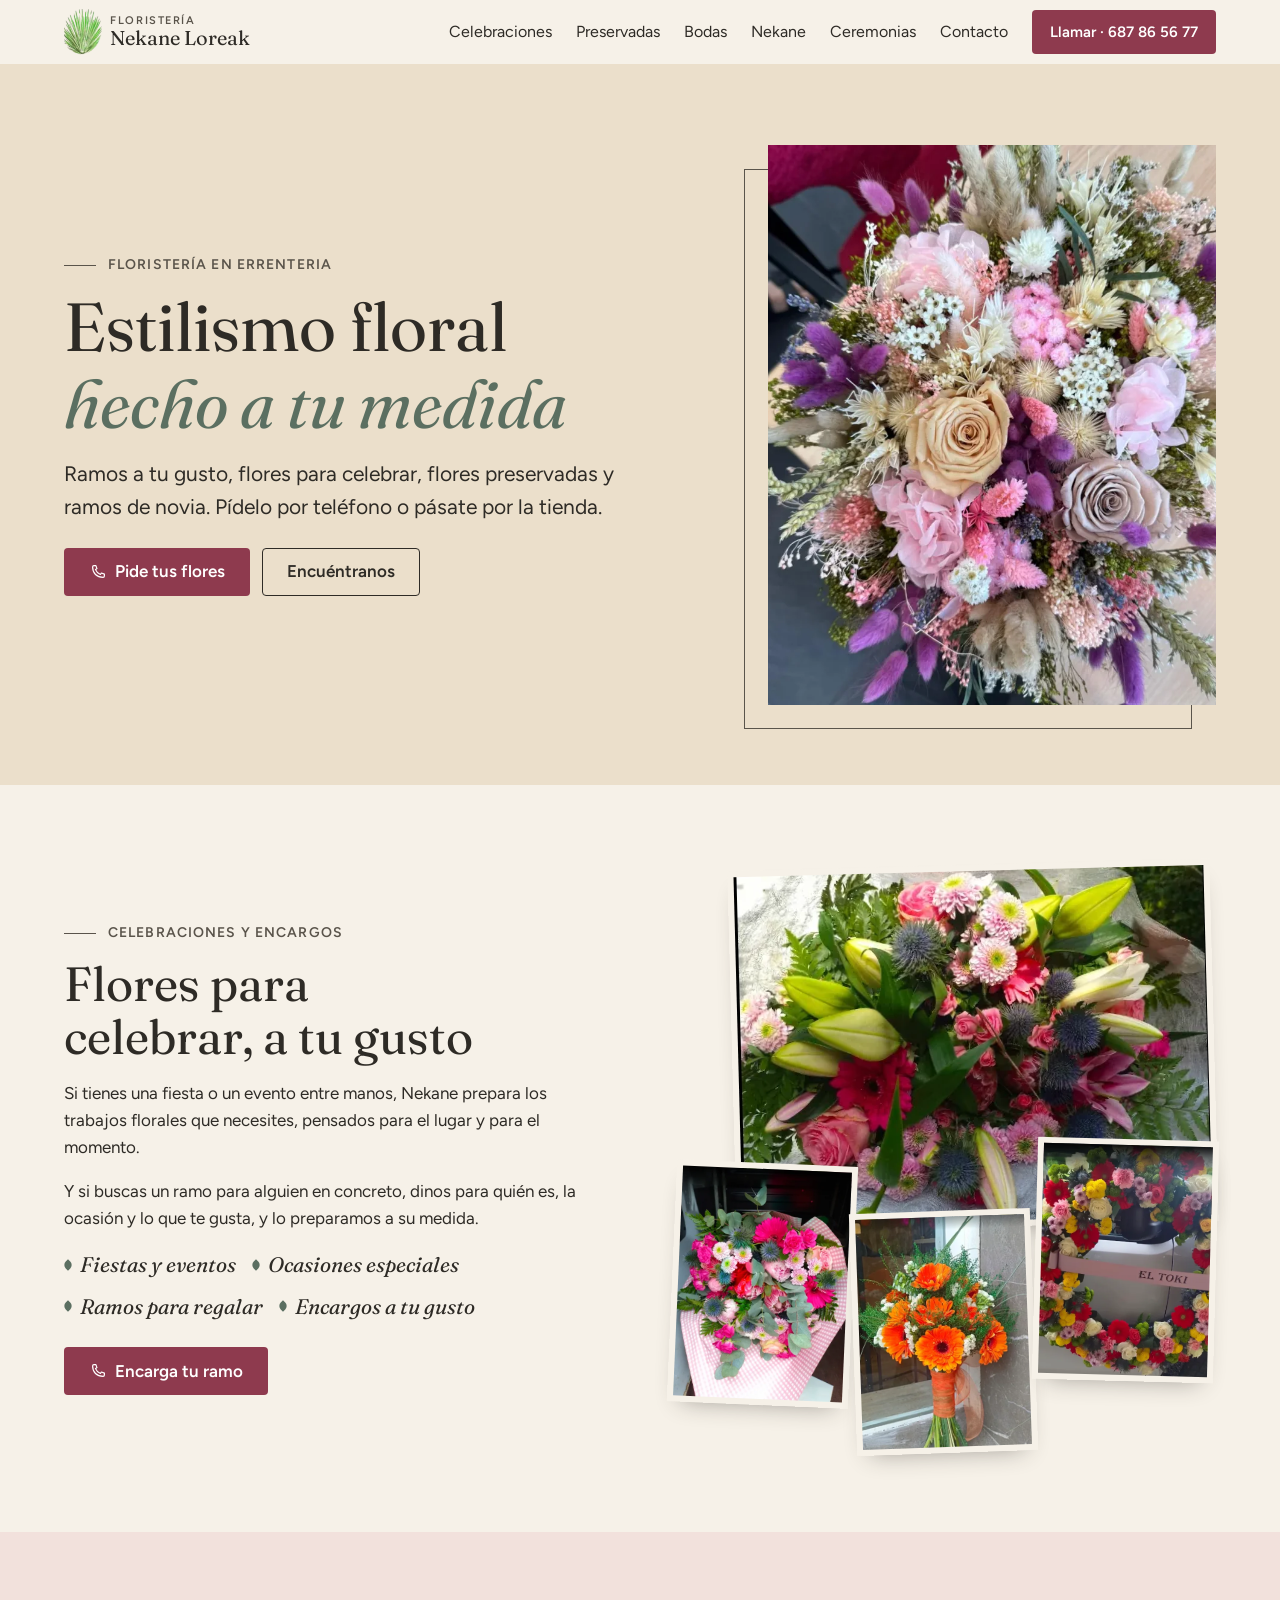
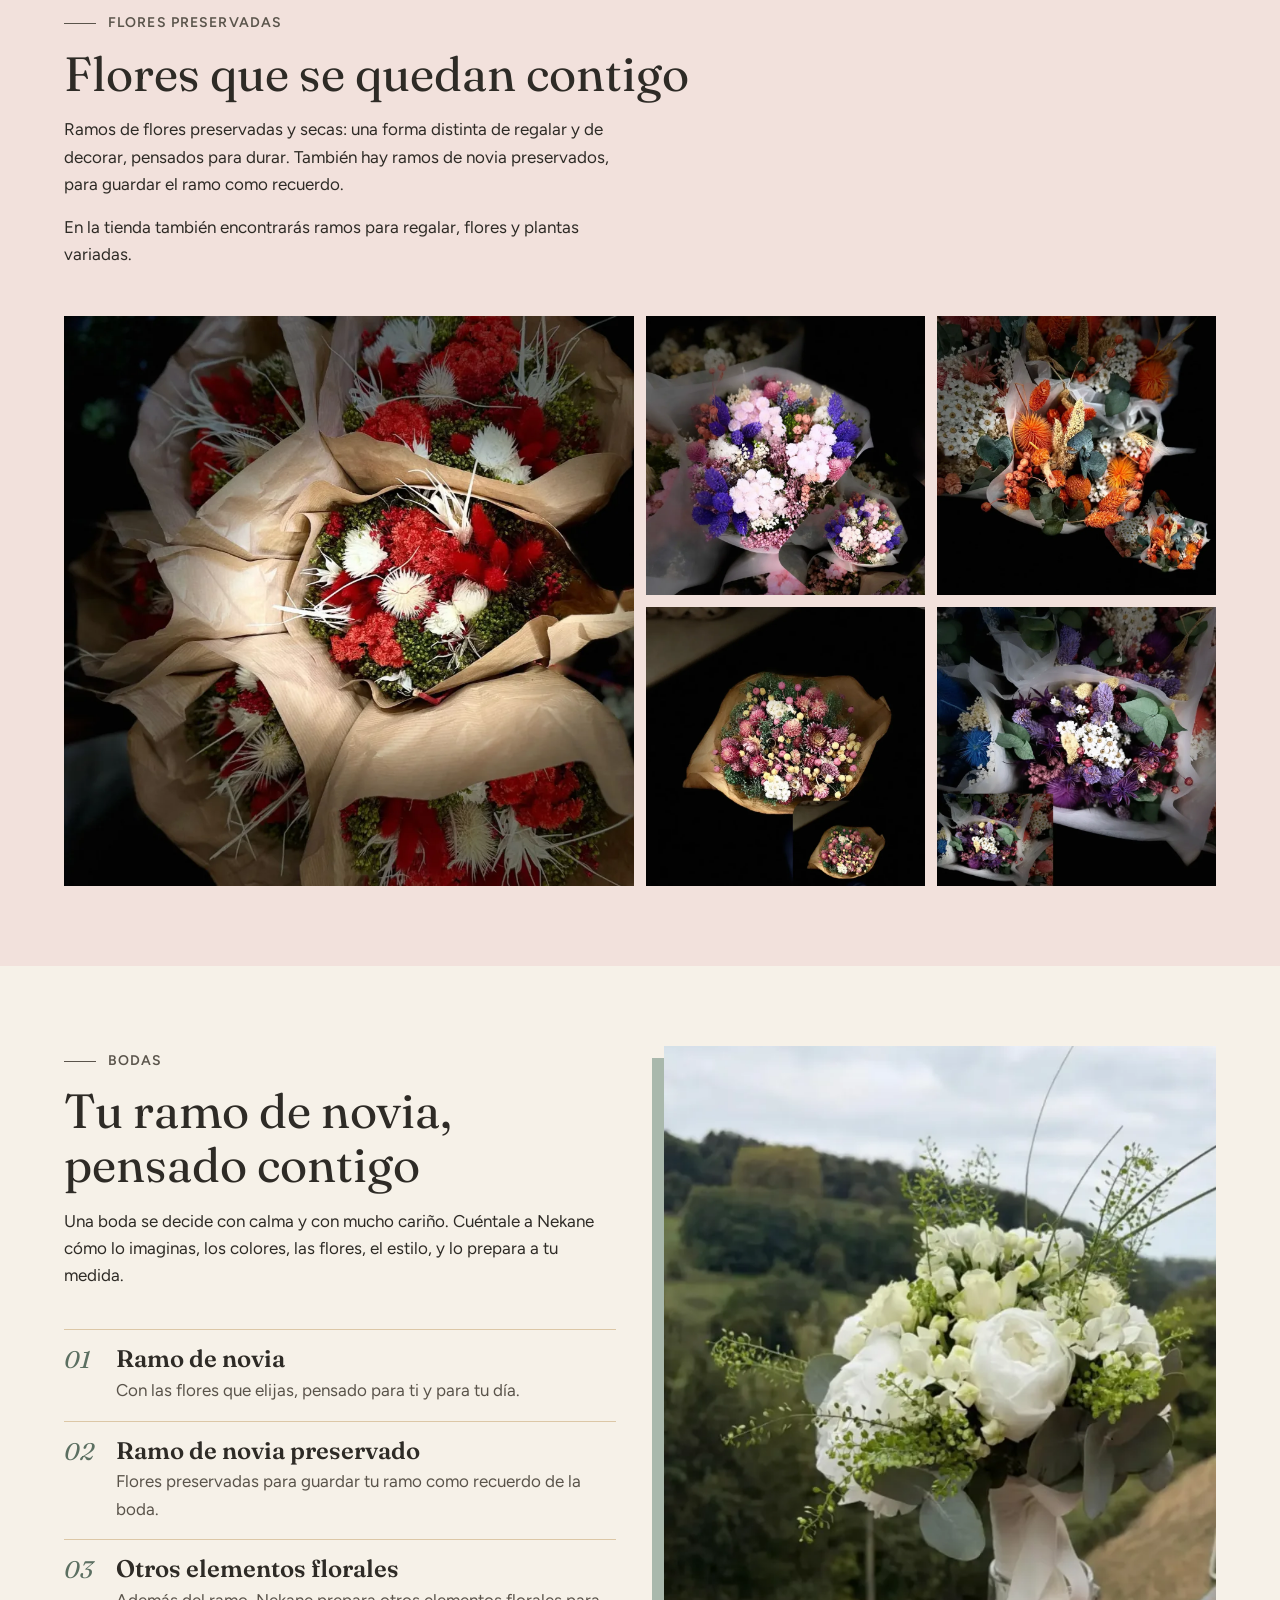
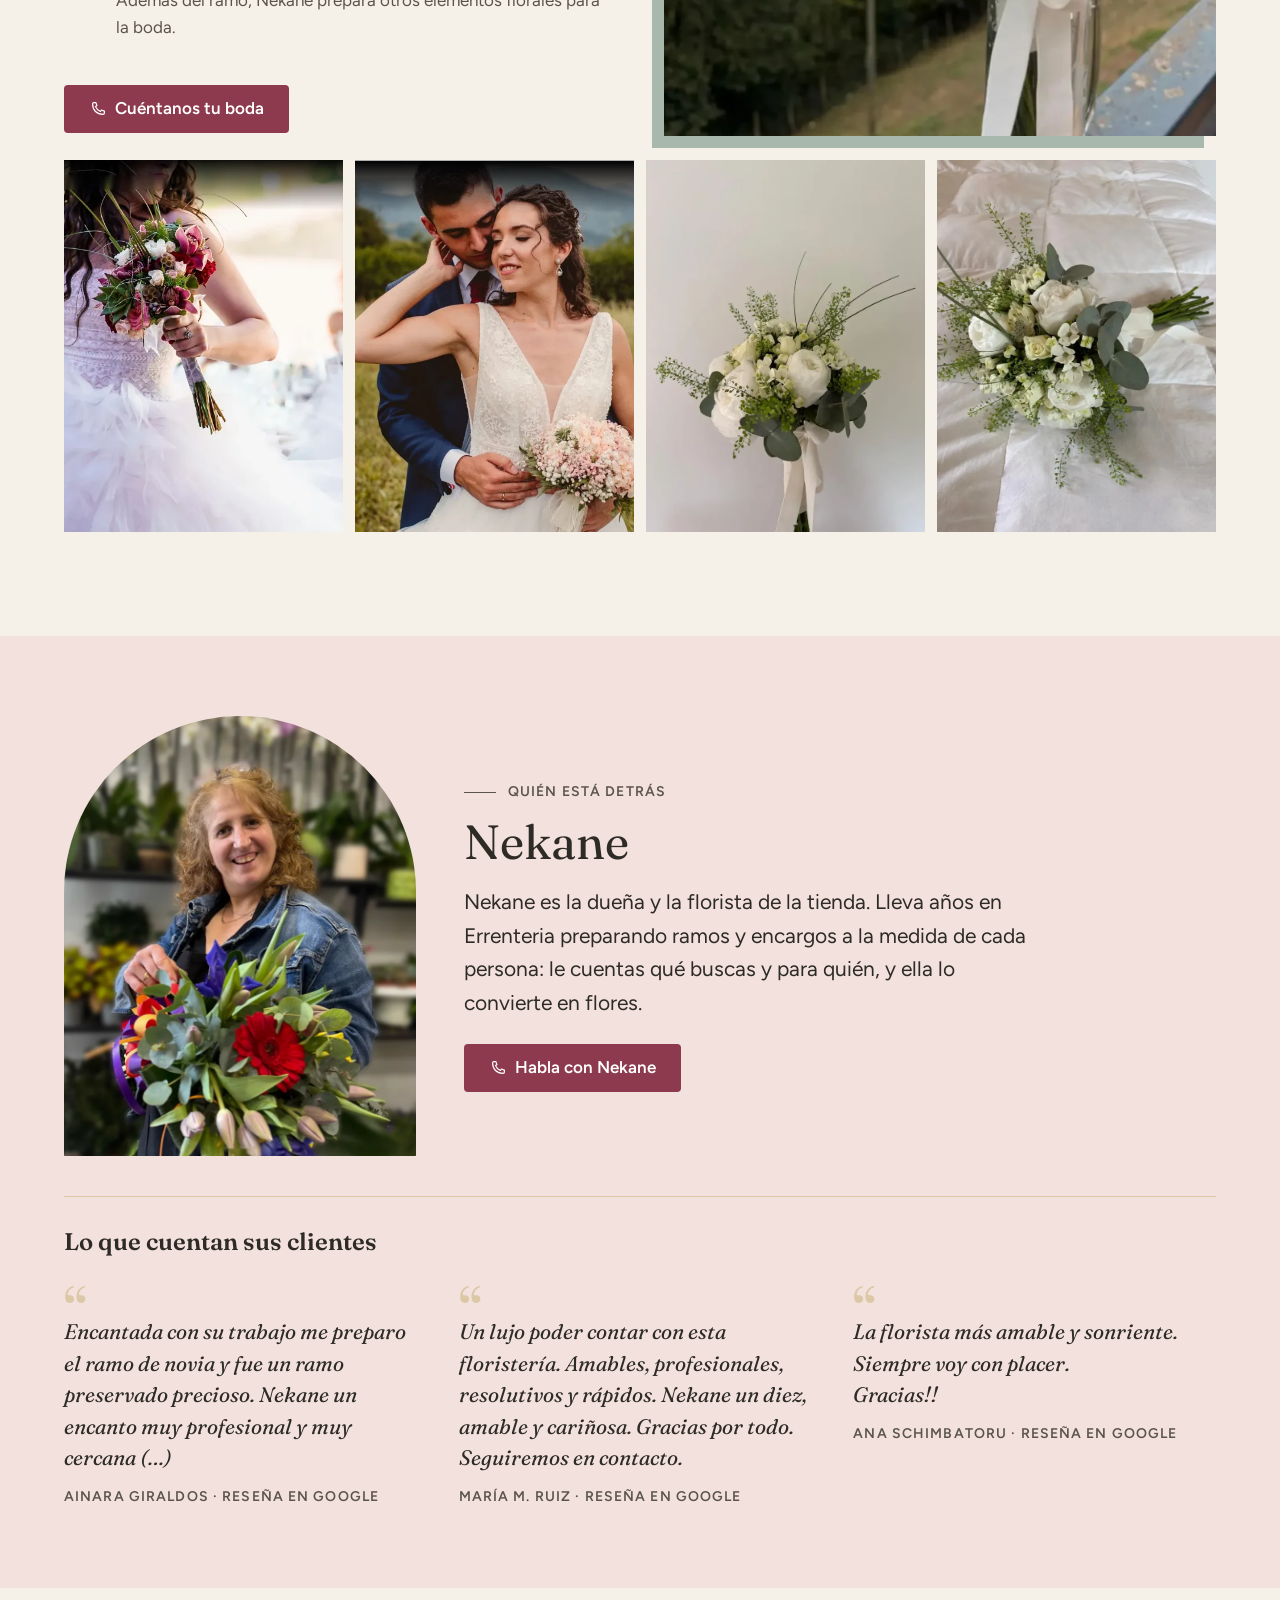
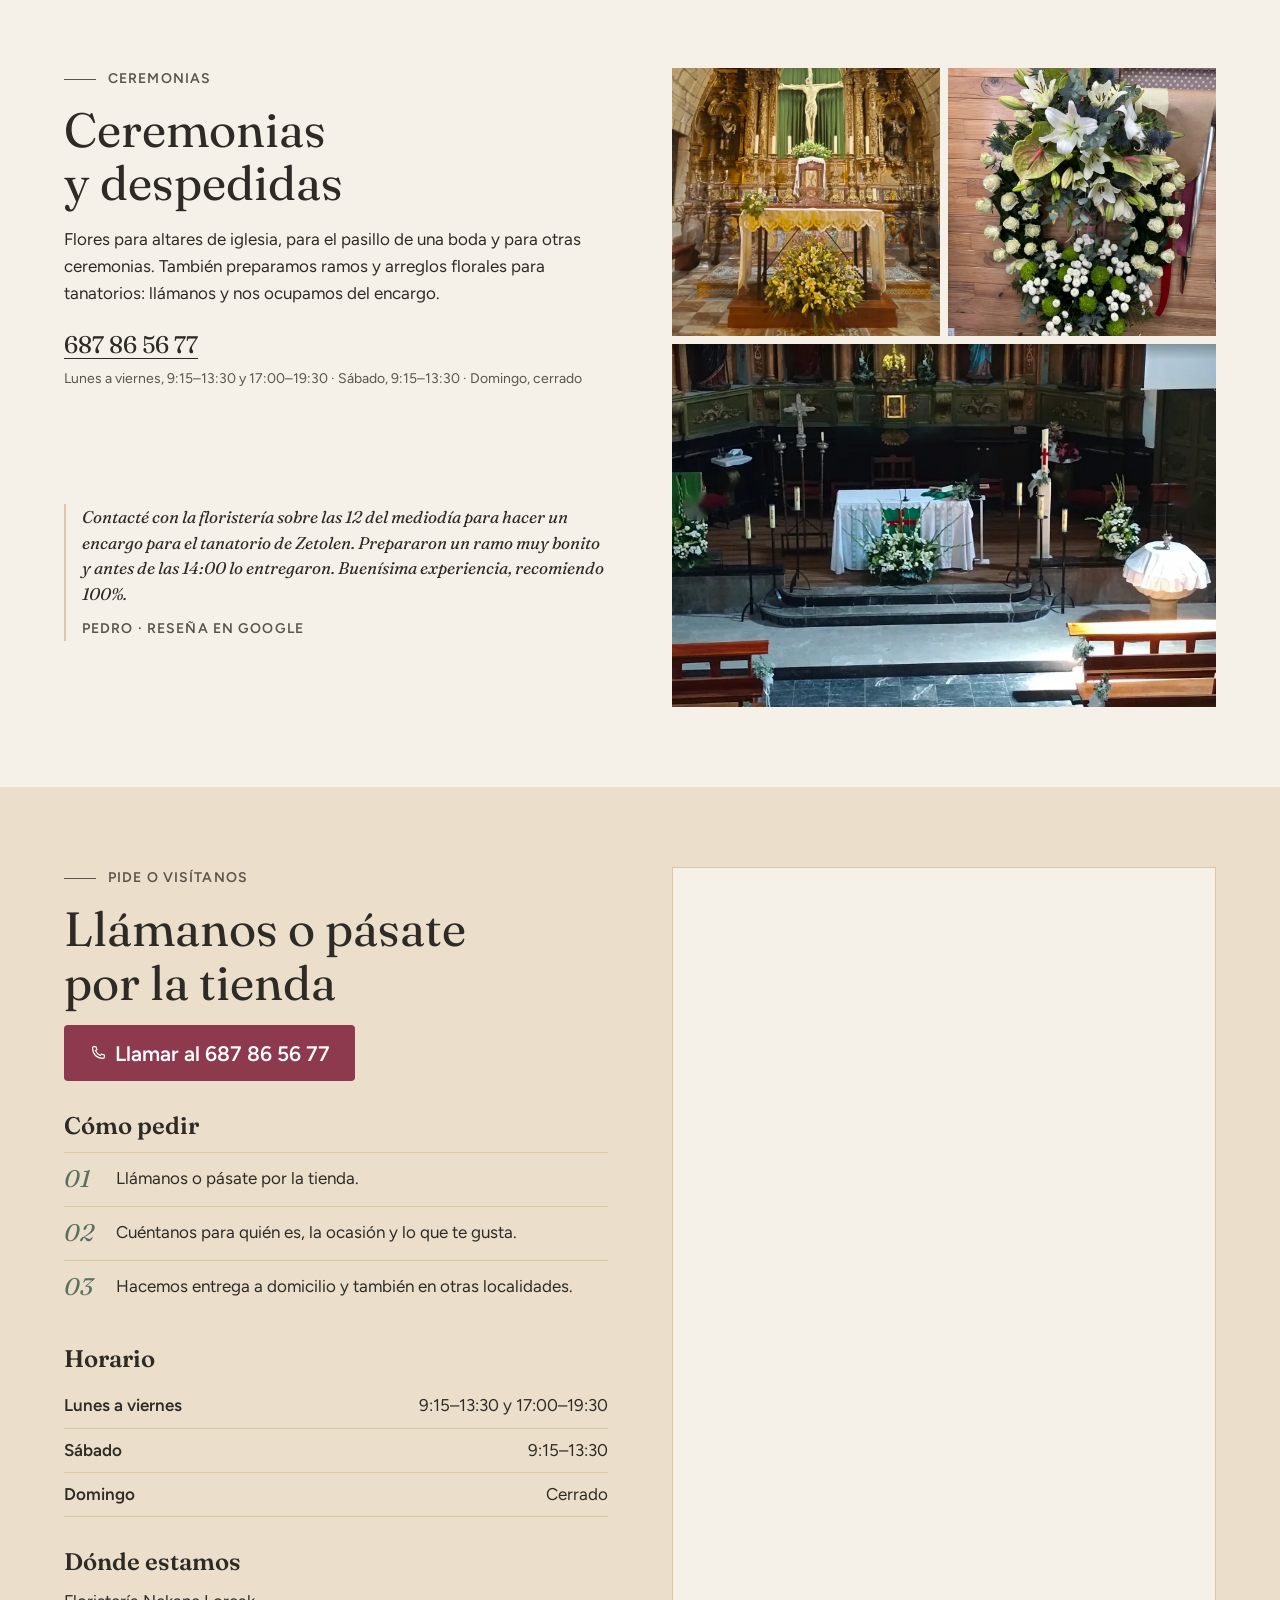
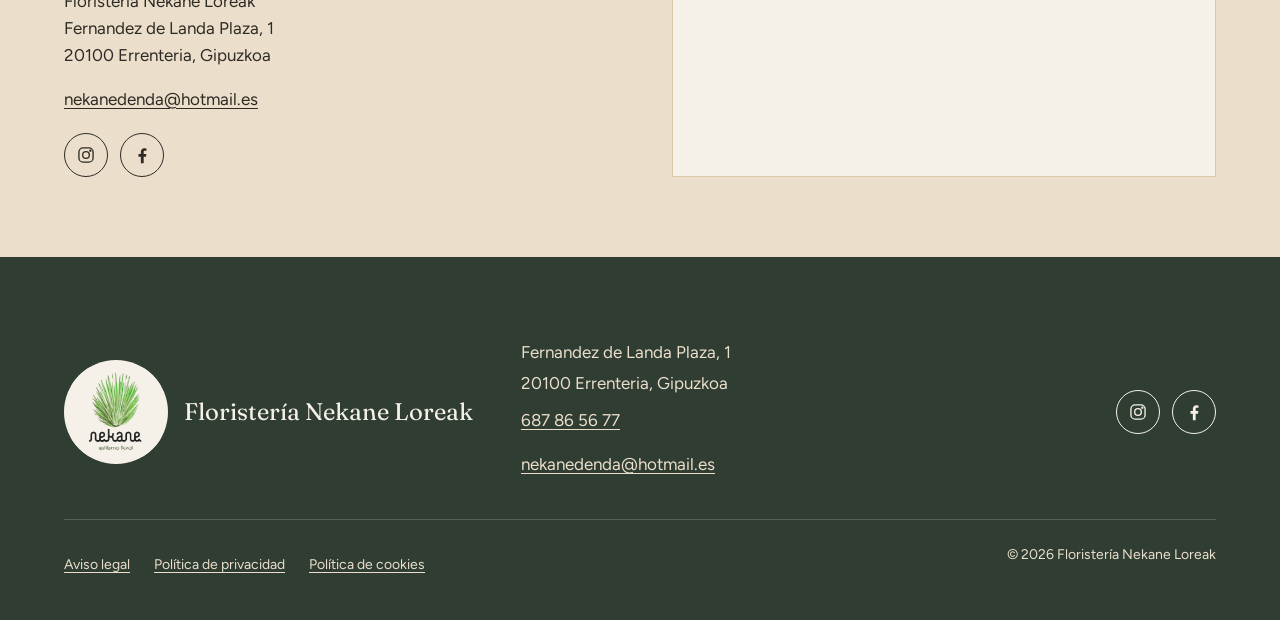
==== commit c68e3010: "Celebraciones con más presencia y fondos con un orden fijo - Celebraciones: ramo-deco4 como foto gra" ====
--- a/index.html
+++ b/index.html
@@ -103,18 +103,25 @@
           Y si buscas un ramo para alguien en concreto, dinos para quién es, la
           ocasión y lo que te gusta, y lo preparamos a su medida.
         </p>
+        <!-- Ocasiones tomadas tal cual de los servicios confirmados en NEGOCIO.md. -->
+        <ul class="ocasiones" aria-label="Ocasiones">
+          <li>Fiestas y eventos</li>
+          <li>Ocasiones especiales</li>
+          <li>Ramos para regalar</li>
+          <li>Encargos a tu gusto</li>
+        </ul>
         <a class="boton boton--llamar" href="tel:+34687865677"><svg class="icono" viewBox="0 0 24 24" aria-hidden="true" focusable="false"><path d="M6.6 3.5h2.6l1.4 4-1.9 1.3a11.5 11.5 0 0 0 6.5 6.5l1.3-1.9 4 1.4v2.6c0 1-.8 1.8-1.8 1.8C10.4 19.2 4.8 13.6 4.8 5.3c0-1 .8-1.8 1.8-1.8z"/></svg>Encarga tu ramo<span class="oculto"> (llamar al 687 86 56 77)</span></a>
       </div>
 
       <!-- Orden: la primera es la grande; las siguientes, las pequeñas
            escalonadas. La cuarta (corona) solo aparece desde tablet. -->
       <div class="celebraciones__fotos">
+        <img src="imagenes/ramo-deco4.webp" width="482" height="635" loading="lazy"
+             alt="Ramo de liliums, rosas, crisantemos y cardos azules envuelto en papel blanco">
+        <img src="imagenes/ramo-deco3.webp" width="486" height="630" loading="lazy"
+             alt="Ramo de rosas, gerberas y cardos azules con eucalipto, envuelto en papel de cuadros rosa">
         <img src="imagenes/ramo-deco2.webp" width="480" height="578" loading="lazy"
              alt="Ramo de gerberas naranjas con flores blancas y verde, atado con cinta naranja">
-        <img src="imagenes/ramo-deco3.webp" width="486" height="630" loading="lazy"
-             alt="Ramo de rosas, gerberas y cardos azules con eucalipto, envuelto en papel de cuadros rosa">
-        <img src="imagenes/ramo-deco4.webp" width="482" height="635" loading="lazy"
-             alt="Ramo de liliums, rosas, crisantemos y cardos azules envuelto en papel blanco">
         <img src="imagenes/corona-floral3.webp" width="835" height="622" loading="lazy"
              alt="Corona redonda de flores de colores, con rosas, gerberas y crisantemos, y una cinta rosa">
       </div>
--- a/styles.css
+++ b/styles.css
@@ -237,7 +237,6 @@
 }
 
 /* Botón de llamada al final de un texto de sección. */
-.celebraciones__texto .boton,
 .nekane__texto .boton {
   margin-top: var(--esp-2);
 }
@@ -363,21 +362,23 @@
   padding-inline: max(var(--margen), (100% - var(--ancho-max)) / 2);
 }
 
-/* Fondos alternos con tres tonos sacados de las fotos: crema, kraft claro
-   (el papel de envolver) y rosa empolvado. El rosa no aparece hasta la
-   tercera sección, para no sumarse al rosa de la foto de portada.
-   --fondo: el color de fondo de la sección, reutilizado en los marcos de
-   las fotos de Celebraciones para que siempre coincidan. */
-.celebraciones,
+/* Fondos de sección, con una regla: entre dos secciones de color siempre va
+   una crema, y cada color tiene un papel.
+   - Kraft claro (el papel de envolver) abre y cierra la página: portada y
+     contacto. Tinta 10,7:1 · tinta-suave 5,7:1 · baya 5,6:1.
+   - Rosa en las secciones cálidas y personales: Preservadas y Nekane.
+   - Crema (el fondo de la página) en las sobrias o con fotos muy coloridas:
+     Celebraciones, Bodas y Ceremonias.
+   En móvil la portada es la foto, así que el primer rosa aparece en la
+   tercera sección y no se suma al rosa de la foto de portada. */
+.inicio,
+.contacto {
+  background: var(--kraft-claro);
+}
+
+.preservadas,
 .nekane {
-  --fondo: var(--kraft-claro);   /* tinta 10,7:1 · tinta-suave 5,7:1 · baya 5,6:1 */
-  background: var(--fondo);
-}
-
-.preservadas,
-.contacto {
-  --fondo: var(--rosa);
-  background: var(--fondo);
+  background: var(--rosa);
 }
 
 /* --- Cabecera ------------------------------------------------------------ */
@@ -731,7 +732,7 @@
     position: absolute;
     inset: 0;
     z-index: -1;
-    border: 1px solid var(--kraft);
+    border: 1px solid var(--tinta-suave);
     transform: translate(calc(-1 * var(--esp-5)), var(--esp-5));
   }
 
@@ -1131,12 +1132,42 @@
 
 /* --- Celebraciones y encargos -------------------------------------------- */
 
-/* Composición de fotos: un ramo grande arriba y los demás debajo,
-   escalonados y montados sobre su borde inferior. El marco del color del
-   fondo separa cada foto pequeña de la grande que pisa. */
+/* Composición de fotos como copias impresas dejadas sobre la mesa: un ramo
+   grande arriba y los demás debajo, escalonados y montados sobre su borde
+   inferior. Cada foto lleva margen crema, sombra suave y una inclinación
+   ligera y distinta (giros pequeños: no generan scroll horizontal). */
 .celebraciones {
   display: grid;
   gap: var(--esp-6);
+}
+
+/* Ocasiones en línea, en la cursiva de los títulos, separadas por una hoja
+   pequeña dibujada con CSS (un cuadrado con dos esquinas redondeadas). */
+.ocasiones {
+  list-style: none;
+  display: flex;
+  flex-wrap: wrap;
+  gap: var(--esp-2) var(--esp-4);
+  margin: var(--esp-2) 0 var(--esp-5);
+  font-family: var(--fuente-titulos);
+  font-style: italic;
+  font-size: var(--texto-lg);
+}
+
+.ocasiones li {
+  display: flex;
+  align-items: center;
+  gap: var(--esp-2);
+}
+
+.ocasiones li::before {
+  content: "";
+  flex: none;
+  width: 0.5rem;
+  height: 0.5rem;
+  border-radius: 0 60%;
+  background: var(--eucalipto-oscuro);
+  rotate: 45deg;
 }
 
 .celebraciones__fotos {
@@ -1148,22 +1179,24 @@
 .celebraciones__fotos img {
   width: 100%;
   object-fit: cover;
-}
-
-/* La grande es ramo-deco2 (480 px de ancho real): en formato apaisado 4:3
-   y nunca más ancha que 480 px, para que no se estire. */
+  border: 6px solid var(--crema);
+  box-shadow: 0 12px 24px -14px rgb(46 43 38 / 0.45);
+}
+
+/* La grande es ramo-deco4 (482 px de ancho real): en formato apaisado 4:3
+   y nunca más ancha que 482 px, para que no se estire. */
 .celebraciones__fotos img:first-child {
   grid-column: 1 / -1;
   grid-row: 1;
-  max-width: 480px;
+  max-width: 482px;
   aspect-ratio: 4 / 3;
+  rotate: -1.5deg;
 }
 
 .celebraciones__fotos img:not(:first-child) {
-  position: relative;      /* para quedar por encima de la corona */
+  position: relative;      /* para quedar por encima de la grande */
   grid-row: 2;
   aspect-ratio: 3 / 4;
-  border: 5px solid var(--fondo);
 }
 
 /* Móvil: dos pequeñas, la segunda más baja. La tercera (la corona) se
@@ -1171,11 +1204,13 @@
 .celebraciones__fotos img:nth-child(2) {
   grid-column: 1 / 4;
   margin-top: -2.5rem;
+  rotate: 2.5deg;
 }
 
 .celebraciones__fotos img:nth-child(3) {
   grid-column: 4 / 7;
   margin-top: 1rem;
+  rotate: -2deg;
 }
 
 .celebraciones__fotos img:nth-child(4) {
@@ -1199,7 +1234,7 @@
 
   .celebraciones__fotos img:nth-child(2) { grid-column: 1 / 4; margin-top: -4rem; }
   .celebraciones__fotos img:nth-child(3) { grid-column: 4 / 7; margin-top: -1rem; }
-  .celebraciones__fotos img:nth-child(4) { grid-column: 7 / 10; margin-top: -5.5rem; display: block; }
+  .celebraciones__fotos img:nth-child(4) { grid-column: 7 / 10; margin-top: -5.5rem; display: block; rotate: 1.5deg; }
 }
 
 /* Escritorio: texto a la izquierda y la composición a la derecha. */
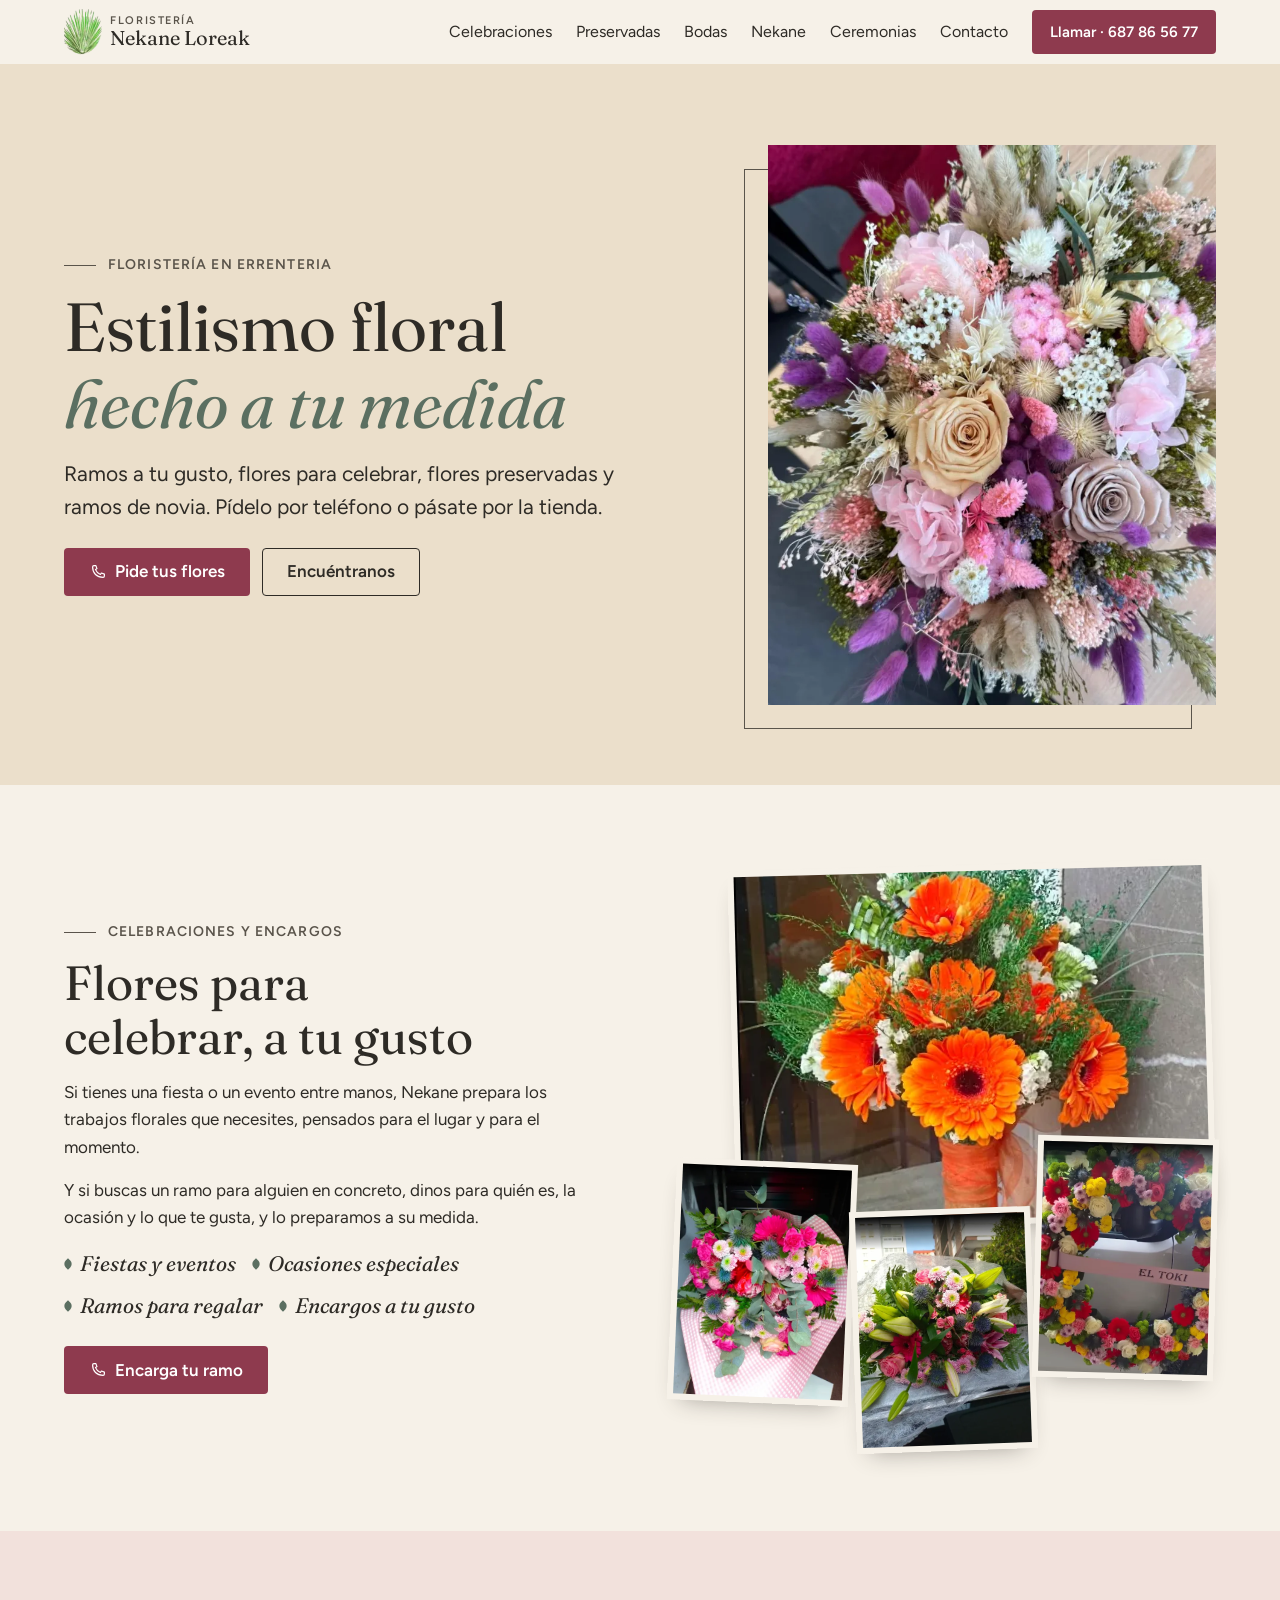
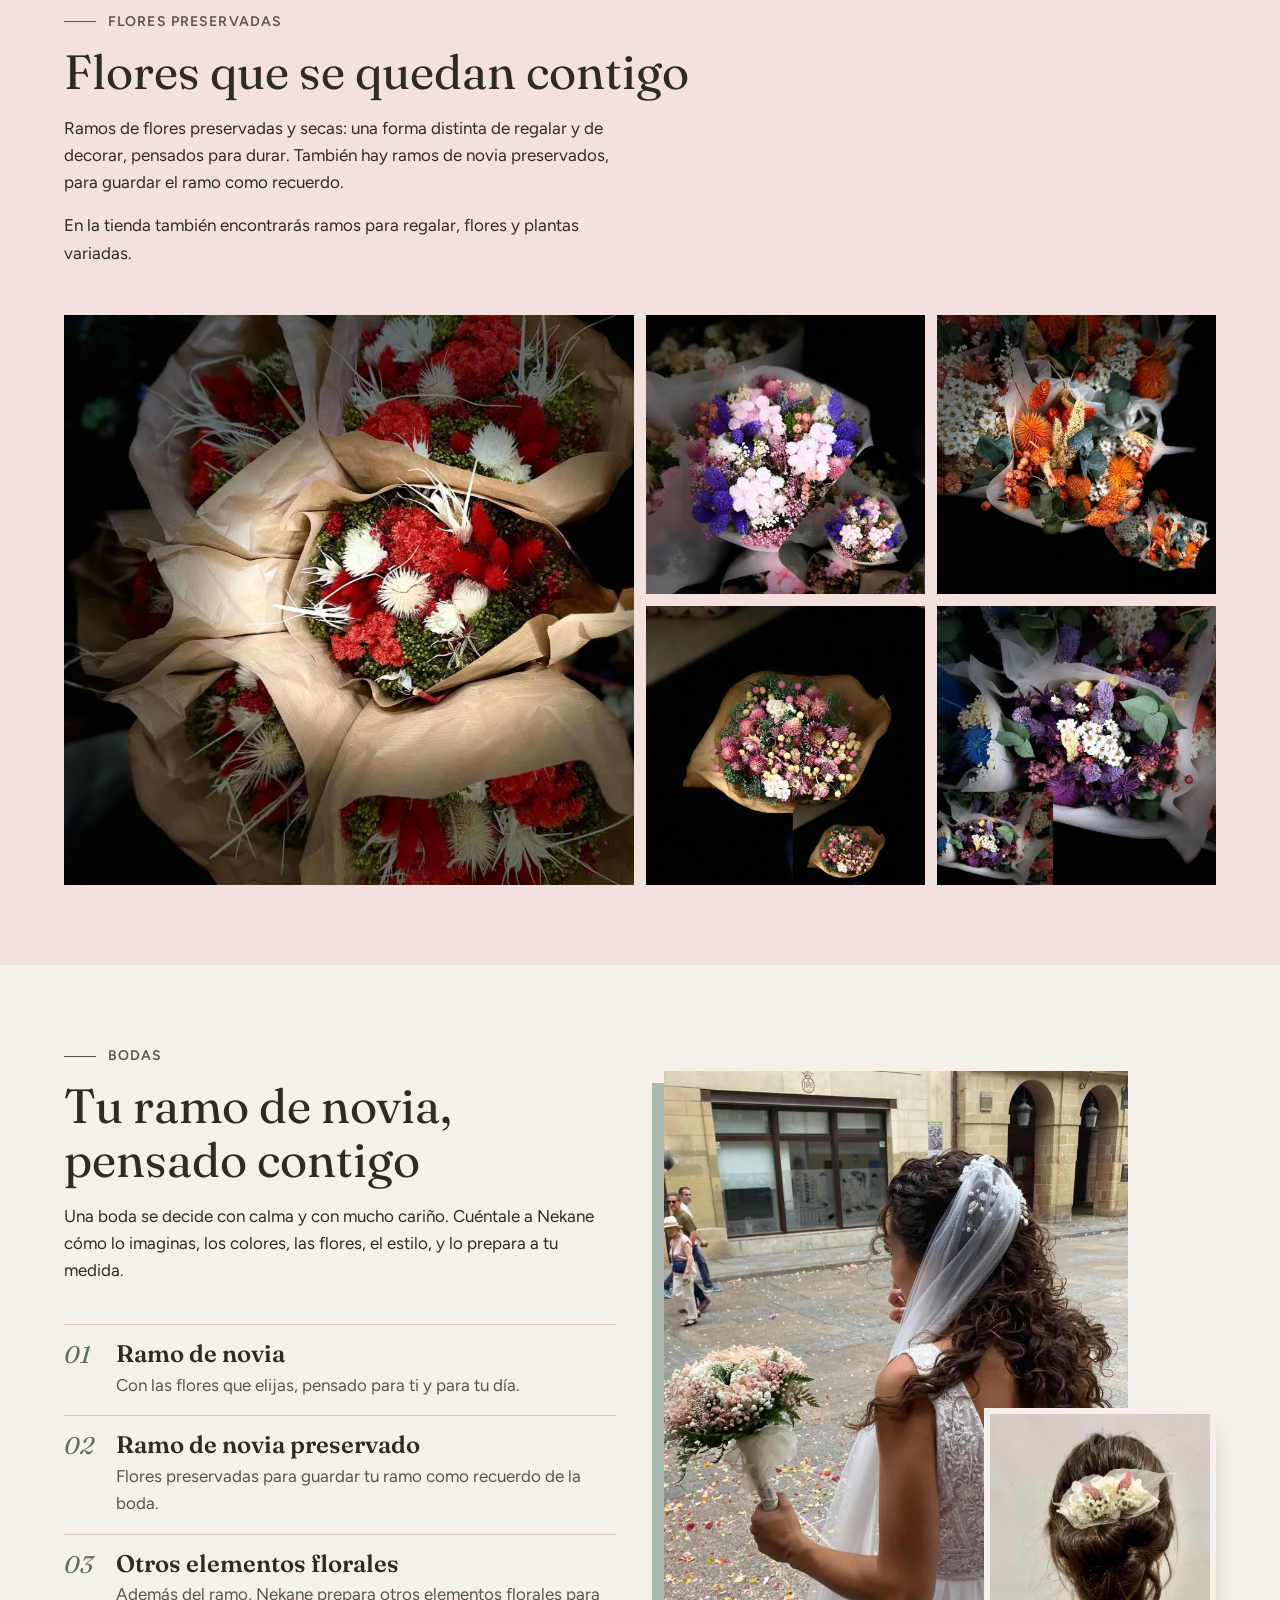
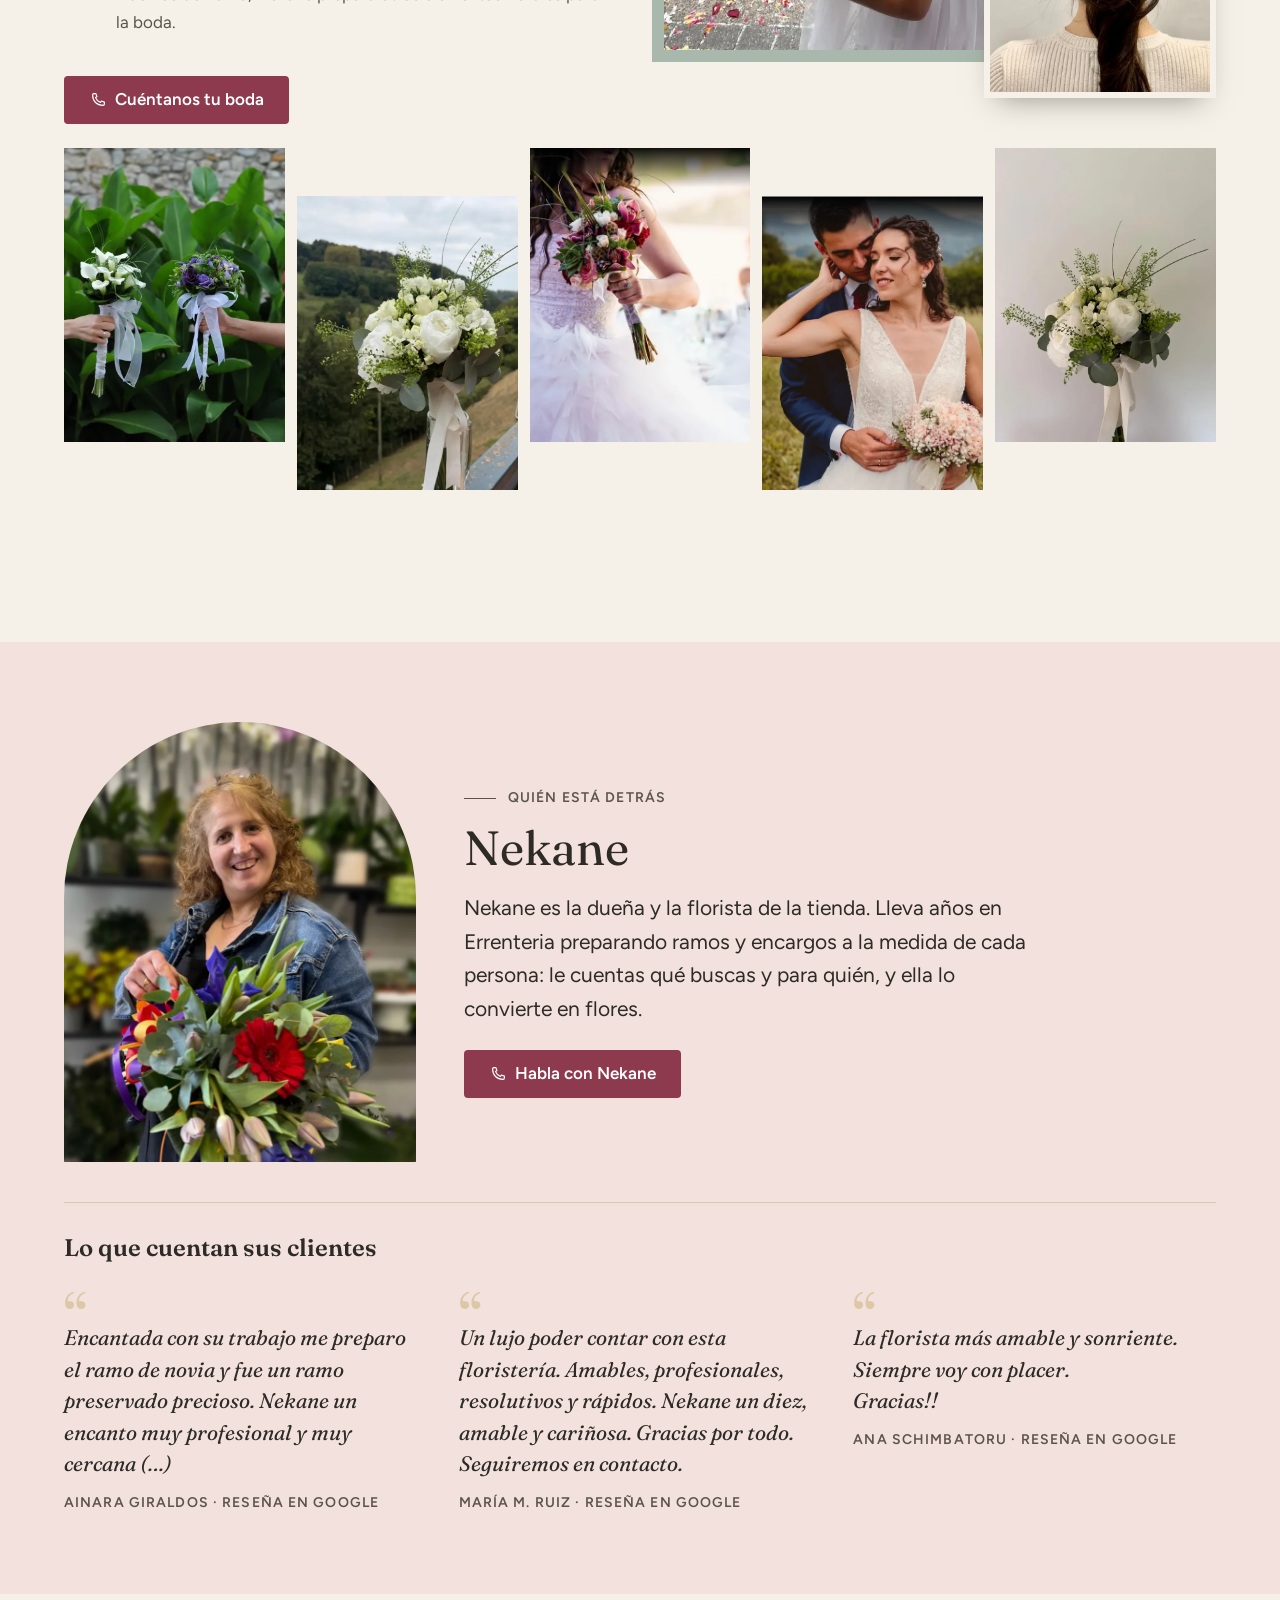
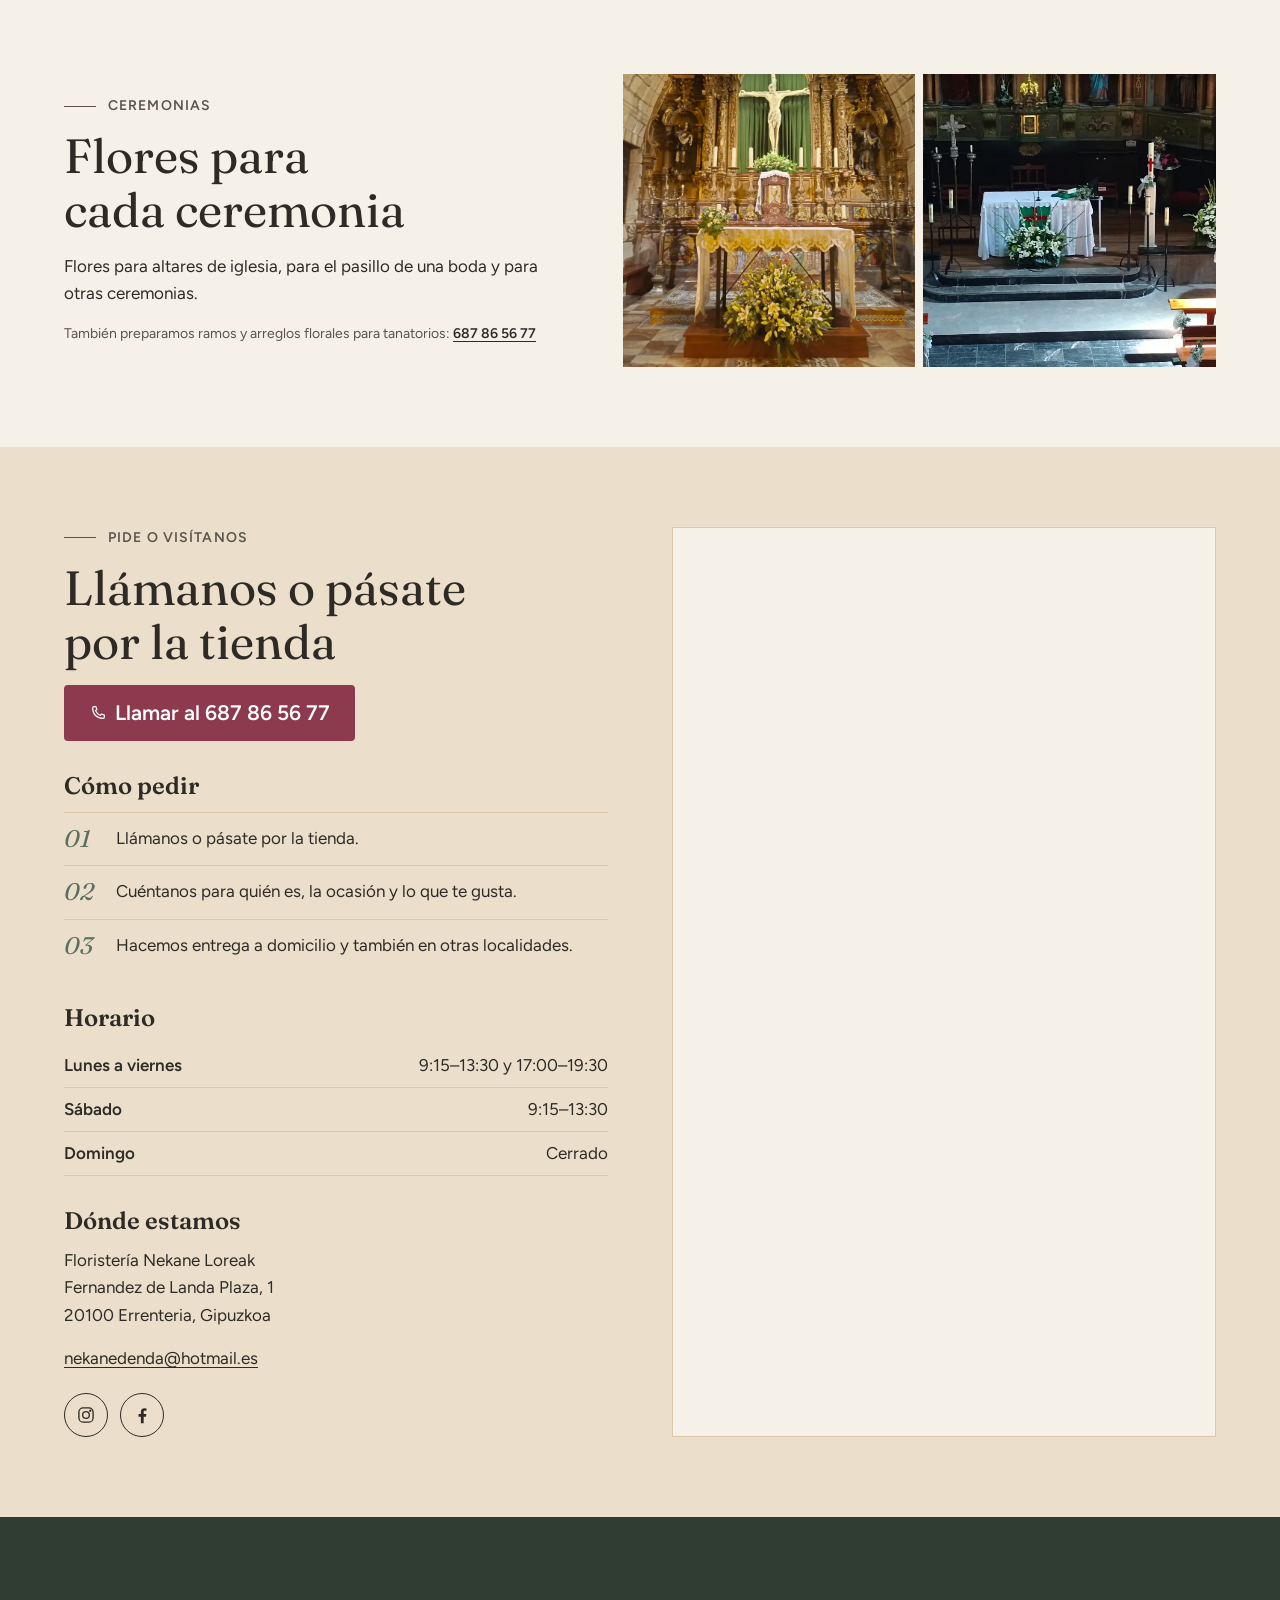
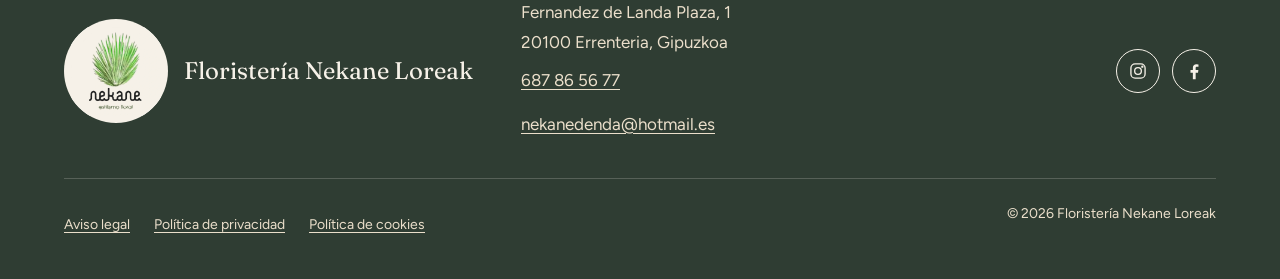
==== commit 51f9d222: "Bodas más vestida, Ceremonias como franja corta y orden de fotos de Celebraciones - Celebraciones: s" ====
--- a/index.html
+++ b/index.html
@@ -116,12 +116,12 @@
       <!-- Orden: la primera es la grande; las siguientes, las pequeñas
            escalonadas. La cuarta (corona) solo aparece desde tablet. -->
       <div class="celebraciones__fotos">
+        <img src="imagenes/ramo-deco2.webp" width="480" height="578" loading="lazy"
+             alt="Ramo de gerberas naranjas con flores blancas y verde, atado con cinta naranja">
+        <img src="imagenes/ramo-deco3.webp" width="486" height="630" loading="lazy"
+             alt="Ramo de rosas, gerberas y cardos azules con eucalipto, envuelto en papel de cuadros rosa">
         <img src="imagenes/ramo-deco4.webp" width="482" height="635" loading="lazy"
              alt="Ramo de liliums, rosas, crisantemos y cardos azules envuelto en papel blanco">
-        <img src="imagenes/ramo-deco3.webp" width="486" height="630" loading="lazy"
-             alt="Ramo de rosas, gerberas y cardos azules con eucalipto, envuelto en papel de cuadros rosa">
-        <img src="imagenes/ramo-deco2.webp" width="480" height="578" loading="lazy"
-             alt="Ramo de gerberas naranjas con flores blancas y verde, atado con cinta naranja">
         <img src="imagenes/corona-floral3.webp" width="835" height="622" loading="lazy"
              alt="Corona redonda de flores de colores, con rosas, gerberas y crisantemos, y una cinta rosa">
       </div>
@@ -180,8 +180,14 @@
         </p>
       </div>
 
-      <img class="bodas__destacada" src="imagenes/ramo-boda1.webp" width="692" height="925" loading="lazy"
-           alt="Ramo de novia de peonías blancas y eucalipto en un jarrón, con un valle verde al fondo">
+      <!-- Composición principal: la novia en grande y, sobre su esquina, un
+           detalle (el tocado) como segunda foto que la acompaña. -->
+      <div class="bodas__composicion">
+        <img class="bodas__principal" src="imagenes/ramo-boda8.webp" width="922" height="925" loading="lazy"
+             alt="Novia de espaldas, con velo y un ramo de flores rosas y blancas, en una calle con pétalos en el suelo">
+        <img class="bodas__detalle" src="imagenes/ramo-deco5.webp" width="741" height="856" loading="lazy"
+             alt="Tocado de flores secas blancas y rosas en un recogido de pelo">
+      </div>
 
       <ul class="bodas__servicios">
         <li>
@@ -205,7 +211,15 @@
       <!-- Galería: cada foto es un enlace a la imagen. Sin JS, abre la foto;
            con JS, main.js la muestra en el visor leyendo el href (no hay rutas
            de imagen escritas en main.js, así sirve igual en /v2/). -->
-      <ul class="galeria" id="galeria-bodas" aria-label="Más ramos de novia">
+      <ul class="galeria" id="galeria-bodas" aria-label="Más fotos de bodas">
+        <li><a class="galeria__enlace" href="imagenes/ramo-boda7.webp">
+          <img src="imagenes/ramo-boda7.webp" width="925" height="925" loading="lazy"
+               alt="Dos manos sosteniendo dos ramos, uno de calas blancas y otro de flores lilas, con lazos blancos">
+        </a></li>
+        <li><a class="galeria__enlace" href="imagenes/ramo-boda1.webp">
+          <img src="imagenes/ramo-boda1.webp" width="692" height="925" loading="lazy"
+               alt="Ramo de novia de peonías blancas y eucalipto en un jarrón, con un valle verde al fondo">
+        </a></li>
         <li><a class="galeria__enlace" href="imagenes/ramo-boda5.webp">
           <img src="imagenes/ramo-boda5.webp" width="692" height="628" loading="lazy"
                alt="Novia con vestido de tul sosteniendo un ramo de orquídeas, rosas y flores rojas">
@@ -217,10 +231,6 @@
         <li><a class="galeria__enlace" href="imagenes/ramo-boda3.webp">
           <img src="imagenes/ramo-boda3.webp" width="691" height="927" loading="lazy"
                alt="Ramo de novia blanco con eucalipto y lazo, sobre una pared clara">
-        </a></li>
-        <li><a class="galeria__enlace" href="imagenes/ramo-boda4.webp">
-          <img src="imagenes/ramo-boda4.webp" width="694" height="929" loading="lazy"
-               alt="Ramo de novia de peonías, rosas y eucalipto tumbado sobre una colcha blanca">
         </a></li>
       </ul>
 
@@ -292,23 +302,21 @@
       </div>
     </section>
 
-    <!-- ============================ CEREMONIAS Y DESPEDIDAS ============================ -->
-    <!-- Bloque sobrio a propósito: fondo neutro, sin color de acento y sin
-         animaciones, para no mezclar los tanatorios con el tono festivo.
-         Teléfono y horario en el propio bloque para quien llega con prisa,
-         en una línea para no repetir el horario completo de Contacto. -->
+    <!-- ============================ CEREMONIAS ============================ -->
+    <!-- Franja corta y sobria: el servicio de tanatorios está para quien lo
+         busca (menú y teléfono), sin protagonismo, para que la página termine
+         en un tono positivo. -->
     <section class="seccion ceremonias" id="ceremonias" aria-labelledby="ceremonias-titulo">
       <div class="ceremonias__texto">
         <p class="antetitulo">Ceremonias</p>
-        <h2 id="ceremonias-titulo">Ceremonias y despedidas</h2>
+        <h2 id="ceremonias-titulo">Flores para cada ceremonia</h2>
         <p>
           Flores para altares de iglesia, para el pasillo de una boda y para
-          otras ceremonias. También preparamos ramos y arreglos florales para
-          tanatorios: llámanos y nos ocupamos del encargo.
-        </p>
-        <p class="ceremonias__contacto">
-          <a href="tel:+34687865677">687 86 56 77</a><br>
-          Lunes a viernes, 9:15–13:30 y 17:00–19:30 · Sábado, 9:15–13:30 · Domingo, cerrado
+          otras ceremonias.
+        </p>
+        <p class="ceremonias__nota">
+          También preparamos ramos y arreglos florales para tanatorios:
+          <a href="tel:+34687865677">687 86 56 77</a>
         </p>
       </div>
 
@@ -317,16 +325,7 @@
              alt="Altar de una iglesia con un gran centro de liliums amarillos y flores blancas">
         <img src="imagenes/flores-iglesia2.webp" width="843" height="563" loading="lazy"
              alt="Altar y bancos de una iglesia decorados con flores blancas">
-        <img src="imagenes/corona-floral2.webp" width="922" height="928" loading="lazy"
-             alt="Corona de flores blancas y verdes, con liliums, rosas, crisantemos y cardos">
-      </div>
-
-      <figure class="resena resena--sobria">
-        <blockquote>
-          <p>Contacté con la floristería sobre las 12 del mediodía para hacer un encargo para el tanatorio de Zetolen. Prepararon un ramo muy bonito y antes de las 14:00 lo entregaron. Buenísima experiencia, recomiendo 100%.</p>
-        </blockquote>
-        <figcaption><cite>Pedro</cite> · reseña en Google</figcaption>
-      </figure>
+      </div>
     </section>
 
     <!-- ============================ CONTACTO: PIDE O VISÍTANOS ============================ -->
--- a/styles.css
+++ b/styles.css
@@ -772,14 +772,31 @@
   gap: var(--esp-6);
 }
 
-/* Foto destacada con un bloque eucalipto desplazado detrás: da profundidad
-   y enmarca la foto sin competir con ella. (La sombra no genera scroll
-   horizontal: no cuenta como contenido desbordado.) */
-.bodas__destacada {
-  width: 100%;
+/* Composición principal: la novia en grande con un bloque eucalipto
+   desplazado detrás (da profundidad; la sombra no genera scroll horizontal),
+   y el tocado más pequeño sobre su esquina inferior derecha, con margen
+   crema y sombra suave, como un detalle que la acompaña. */
+.bodas__composicion {
+  position: relative;
+  padding-bottom: var(--esp-7);   /* hueco para que el detalle sobresalga */
+}
+
+.bodas__principal {
+  width: 84%;
   aspect-ratio: 4 / 5;
   object-fit: cover;
   box-shadow: calc(-1 * var(--esp-3)) var(--esp-3) 0 var(--eucalipto);
+}
+
+.bodas__detalle {
+  position: absolute;
+  right: 0;
+  bottom: 0;
+  width: 42%;
+  aspect-ratio: 4 / 5;
+  object-fit: cover;
+  border: 6px solid var(--crema);
+  box-shadow: 0 14px 28px -14px rgb(46 43 38 / 0.5);
 }
 
 /* Lista de servicios numerada con un contador de CSS (01, 02, 03). */
@@ -822,9 +839,9 @@
   .bodas {
     grid-template-columns: 1fr 1fr;
     grid-template-areas:
-      "intro     destacada"
-      "servicios destacada"
-      "accion    destacada"
+      "intro     composicion"
+      "servicios composicion"
+      "accion    composicion"
       "galeria   galeria"
       "controles controles";
     column-gap: var(--esp-7);
@@ -834,7 +851,7 @@
   .bodas__intro      { grid-area: intro; align-self: end; }
   .bodas__servicios  { grid-area: servicios; align-self: start; }
   .bodas__accion     { grid-area: accion; align-self: start; }
-  .bodas__destacada  { grid-area: destacada; align-self: center; }
+  .bodas__composicion { grid-area: composicion; align-self: center; }
   .bodas .galeria             { grid-area: galeria; }
   .bodas .galeria__controles  { grid-area: controles; }
 }
@@ -970,15 +987,20 @@
   }
 }
 
-/* Escritorio: las cuatro fotos caben a la vez; deja de deslizar y sobran
-   las flechas. */
+/* Escritorio: las cinco fotos caben a la vez, con alturas alternas, como en
+   una pasarela; deja de deslizar y sobran las flechas. */
 @media (min-width: 64em) {
   .galeria {
     display: grid;
-    grid-template-columns: repeat(4, 1fr);
+    grid-template-columns: repeat(5, 1fr);
+    align-items: start;
     margin-inline: 0;
-    padding: 0;
+    padding: 0 0 var(--esp-7);
     overflow: visible;
+  }
+
+  .galeria li:nth-child(even) {
+    margin-top: var(--esp-7);
   }
 
   .galeria__controles,
@@ -1183,12 +1205,12 @@
   box-shadow: 0 12px 24px -14px rgb(46 43 38 / 0.45);
 }
 
-/* La grande es ramo-deco4 (482 px de ancho real): en formato apaisado 4:3
-   y nunca más ancha que 482 px, para que no se estire. */
+/* La grande es ramo-deco2 (480 px de ancho real): en formato apaisado 4:3
+   y nunca más ancha que 480 px, para que no se estire. */
 .celebraciones__fotos img:first-child {
   grid-column: 1 / -1;
   grid-row: 1;
-  max-width: 482px;
+  max-width: 480px;
   aspect-ratio: 4 / 3;
   rotate: -1.5deg;
 }
@@ -1392,32 +1414,35 @@
 }
 
 
-/* --- Ceremonias y despedidas --------------------------------------------- */
-
-/* Sobria a propósito: fondo crema, sin color de acento, sin efectos al pasar
-   el ratón y sin animaciones. Las fotos no son enlaces. */
+/* --- Ceremonias ----------------------------------------------------------- */
+
+/* Franja corta y sobria: fondo crema, sin color de acento, sin efectos ni
+   animaciones. Las fotos no son enlaces. */
 .ceremonias {
   display: grid;
-  gap: var(--esp-6);
-}
-
-/* Teléfono y horario en el propio bloque, para quien llega con prisa. */
-.ceremonias__contacto {
+  gap: var(--esp-5);
+}
+
+.ceremonias__texto p:last-child {
+  margin-bottom: 0;
+}
+
+/* Tanatorios en una línea discreta, con el teléfono a mano. */
+.ceremonias__nota {
   font-size: var(--texto-sm);
   color: var(--tinta-suave);
 }
 
-.ceremonias__contacto a {
-  display: inline-flex;
-  align-items: center;
-  min-height: 2.75rem;
-  font-family: var(--fuente-titulos);
-  font-size: var(--titulo-3);
+/* Zona táctil de 44 px con relleno vertical compensado por margen negativo:
+   se toca igual de bien pero no separa las líneas del párrafo. */
+.ceremonias__nota a {
+  display: inline-block;
+  padding-block: 0.75rem;
+  margin-block: -0.75rem;
+  font-weight: 600;
   color: var(--tinta);
 }
 
-/* Dos fotos cuadradas arriba y la apaisada (el altar con los bancos) debajo,
-   a todo el ancho. */
 .ceremonias__fotos {
   display: grid;
   grid-template-columns: 1fr 1fr;
@@ -1430,41 +1455,13 @@
   object-fit: cover;
 }
 
-.ceremonias__fotos img:nth-child(2) {
-  grid-column: 1 / -1;
-  grid-row: 2;
-  aspect-ratio: 843 / 563;
-}
-
-/* Reseña sobria: sin la comilla grande decorativa, con una línea fina. */
-.resena--sobria {
-  padding-left: var(--esp-4);
-  border-left: 2px solid var(--kraft);
-}
-
-.resena--sobria blockquote::before {
-  content: none;
-}
-
-.resena--sobria blockquote p {
-  font-size: var(--texto-base);
-}
-
-/* Escritorio: texto y reseña a la izquierda, fotos a la derecha.
-   Las fotos (782–922 px de ancho real) no pasan de ~540 px. */
+/* Escritorio: texto a la izquierda y las dos fotos a la derecha. */
 @media (min-width: 64em) {
   .ceremonias {
-    grid-template-columns: 1fr 1fr;
-    grid-template-areas:
-      "texto  fotos"
-      "resena fotos";
+    grid-template-columns: 1fr 1.2fr;
+    align-items: center;
     column-gap: var(--esp-8);
-    align-items: start;
-  }
-
-  .ceremonias__texto { grid-area: texto; }
-  .ceremonias__fotos { grid-area: fotos; }
-  .ceremonias .resena--sobria { grid-area: resena; }
+  }
 }
 
 
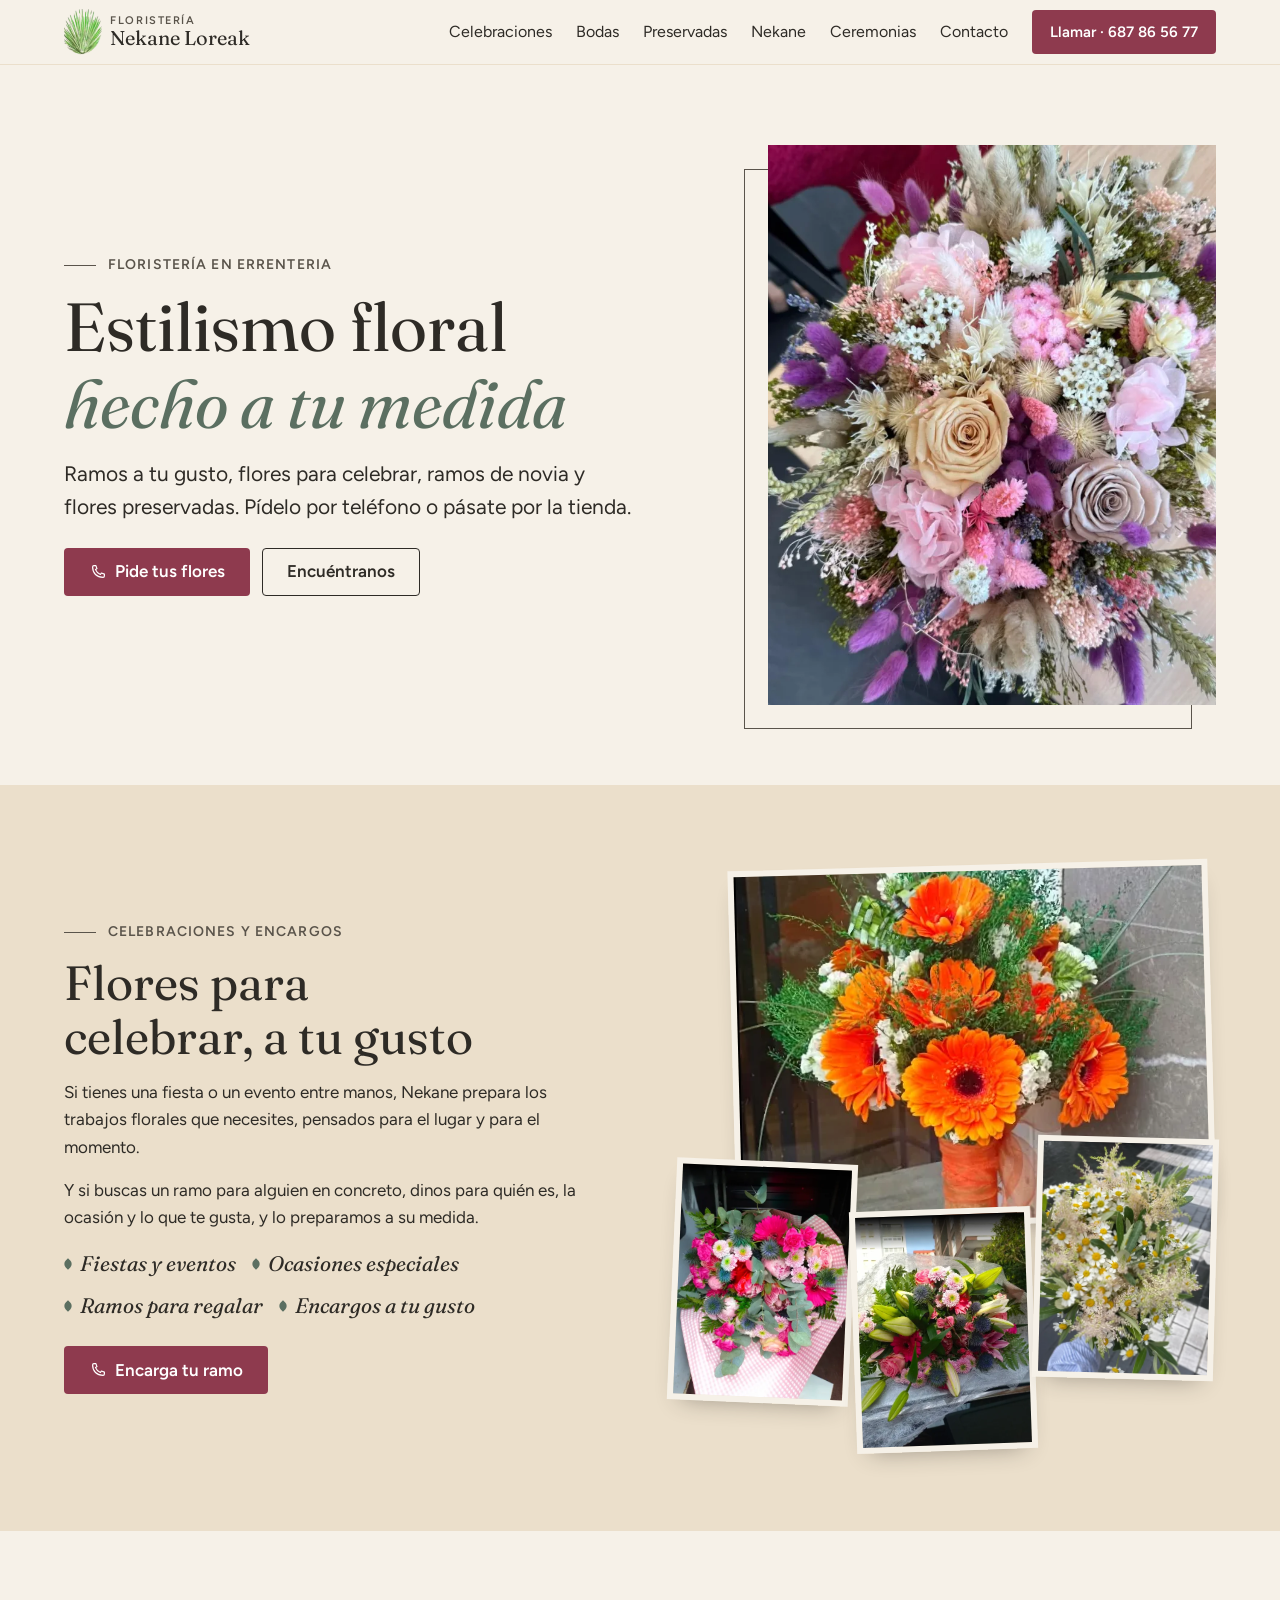
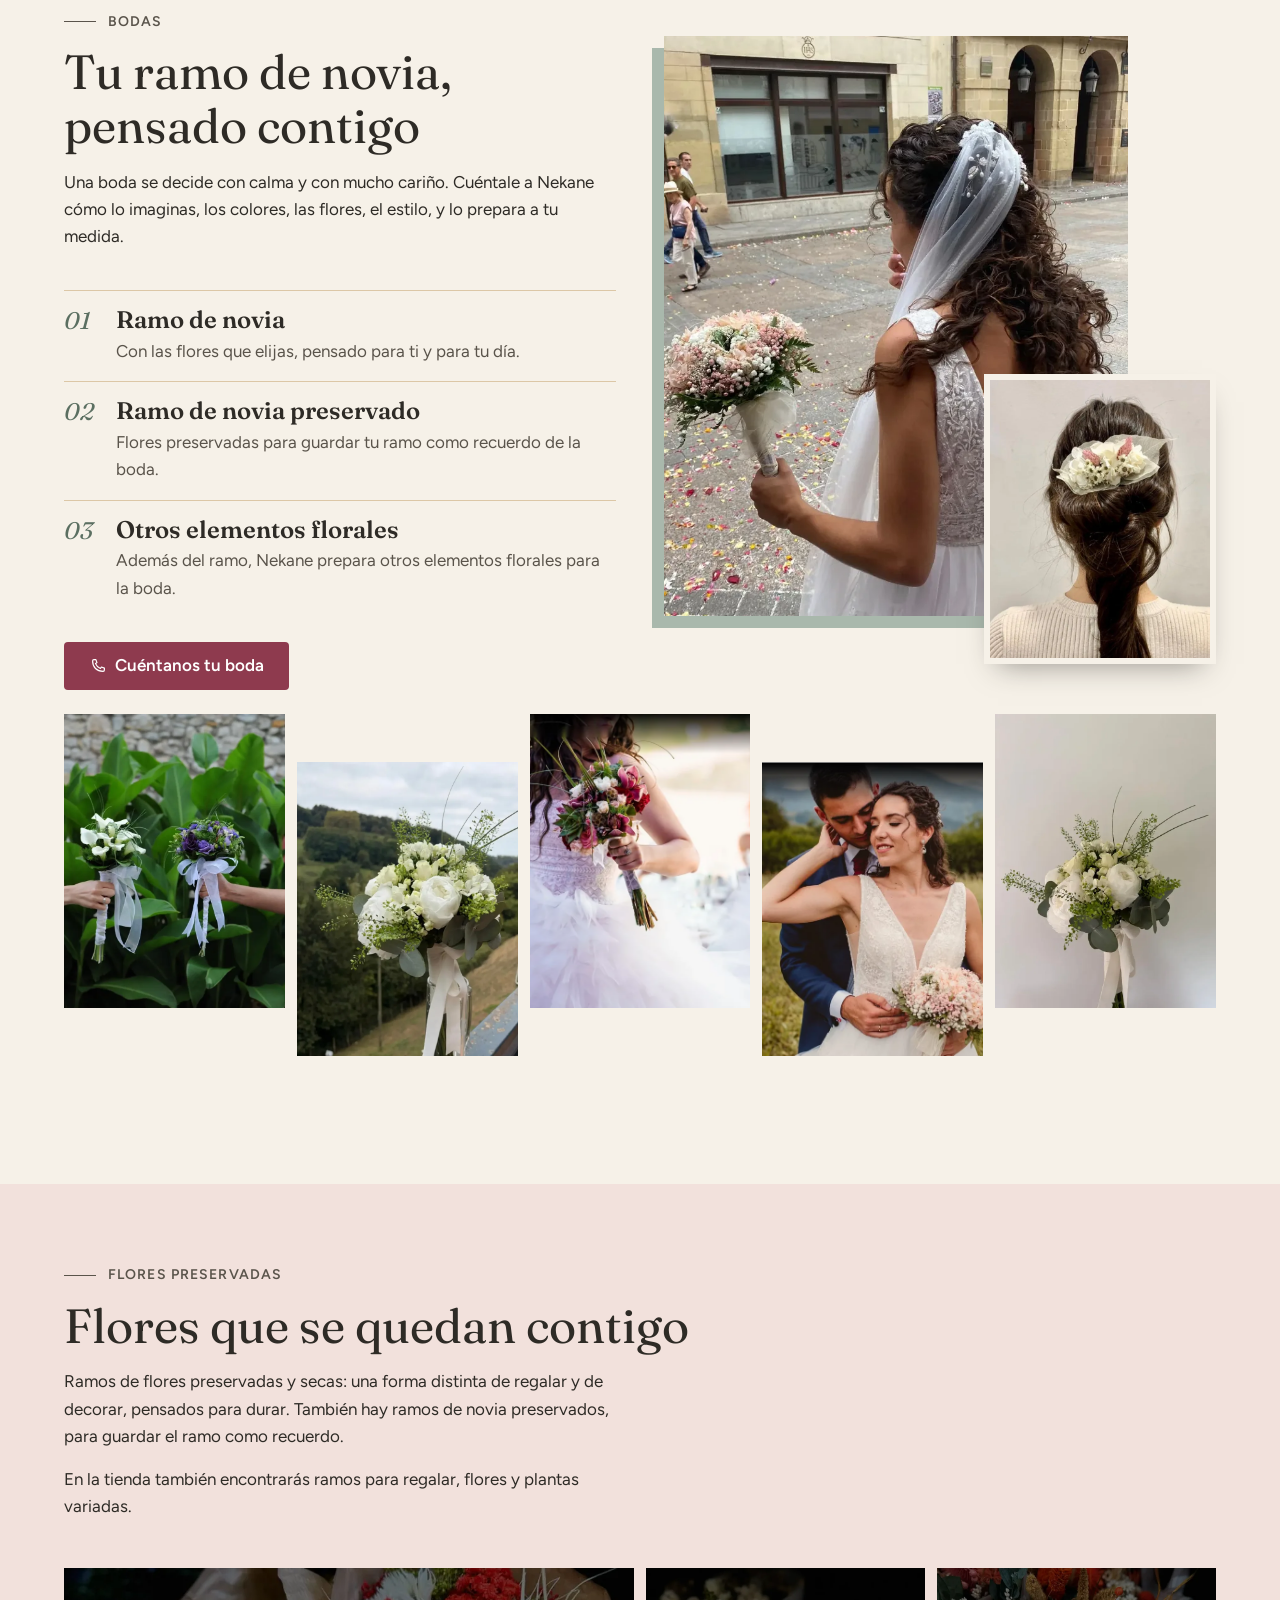
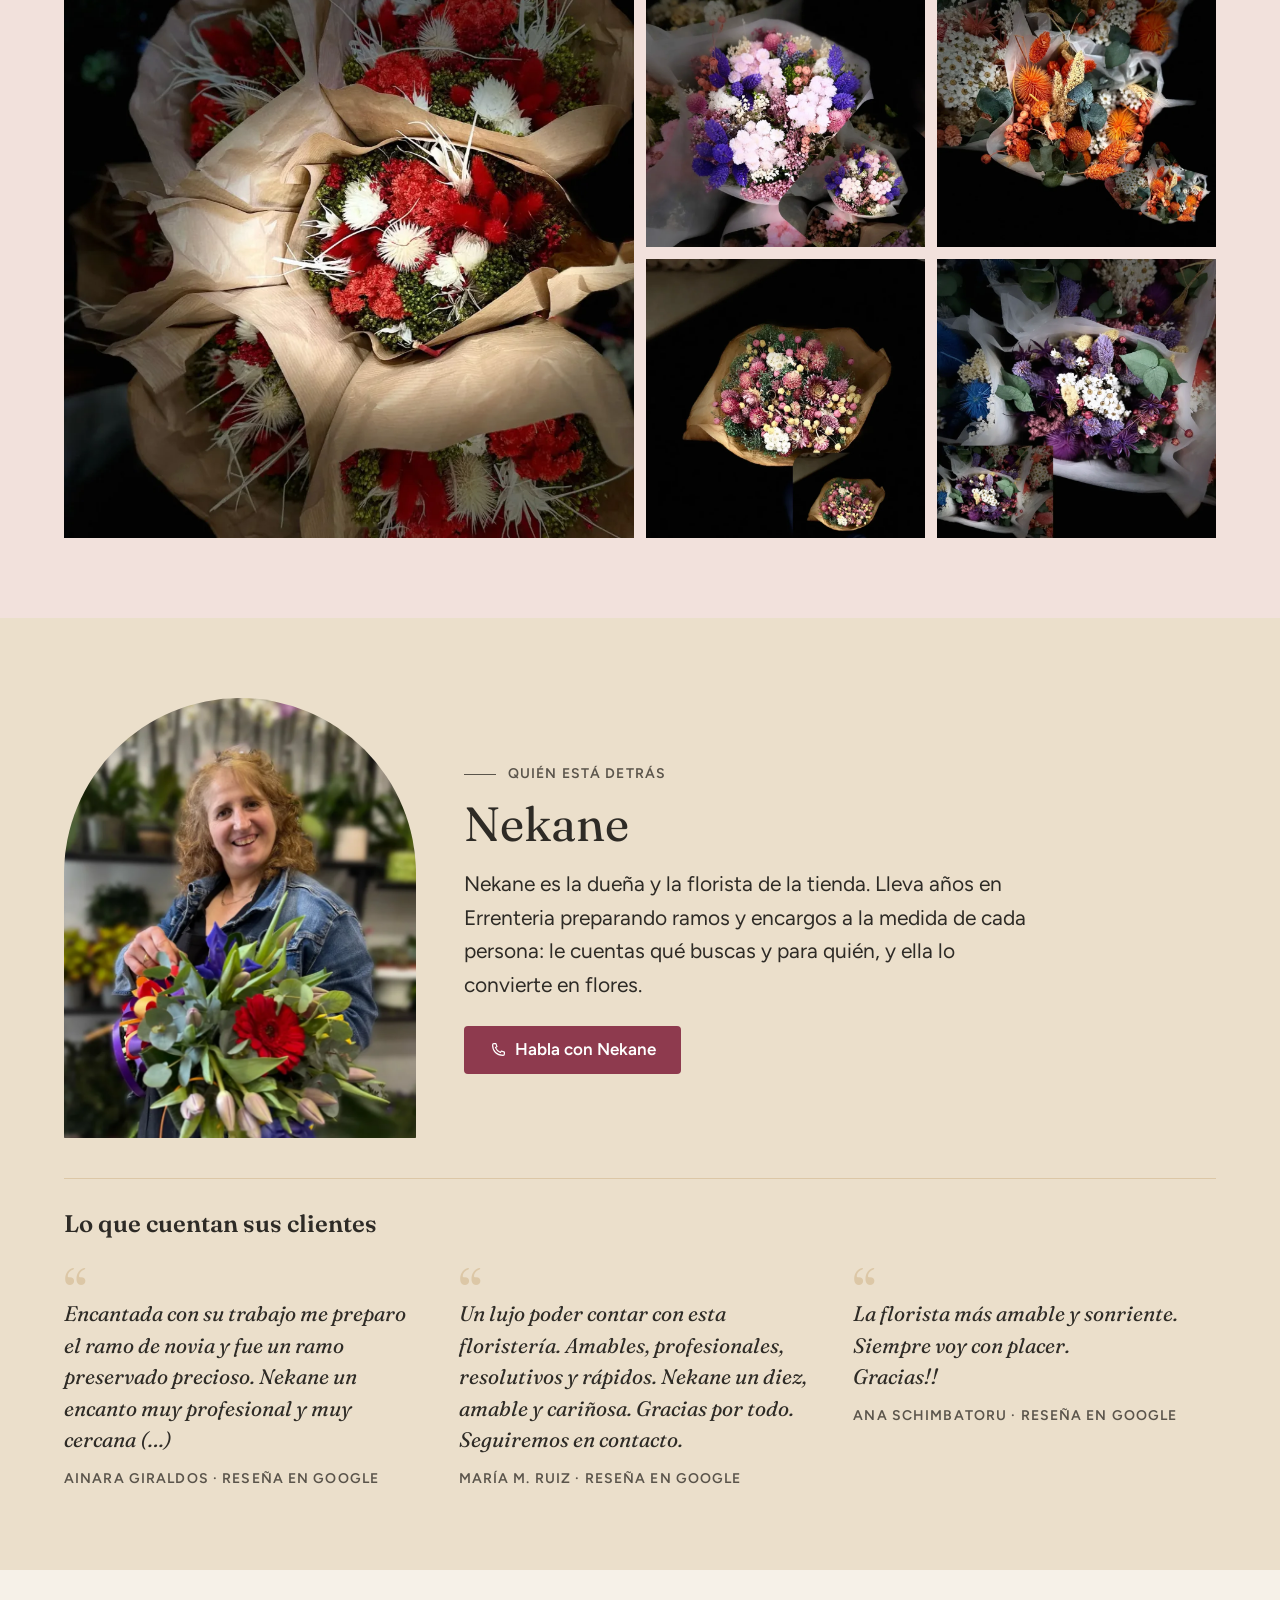
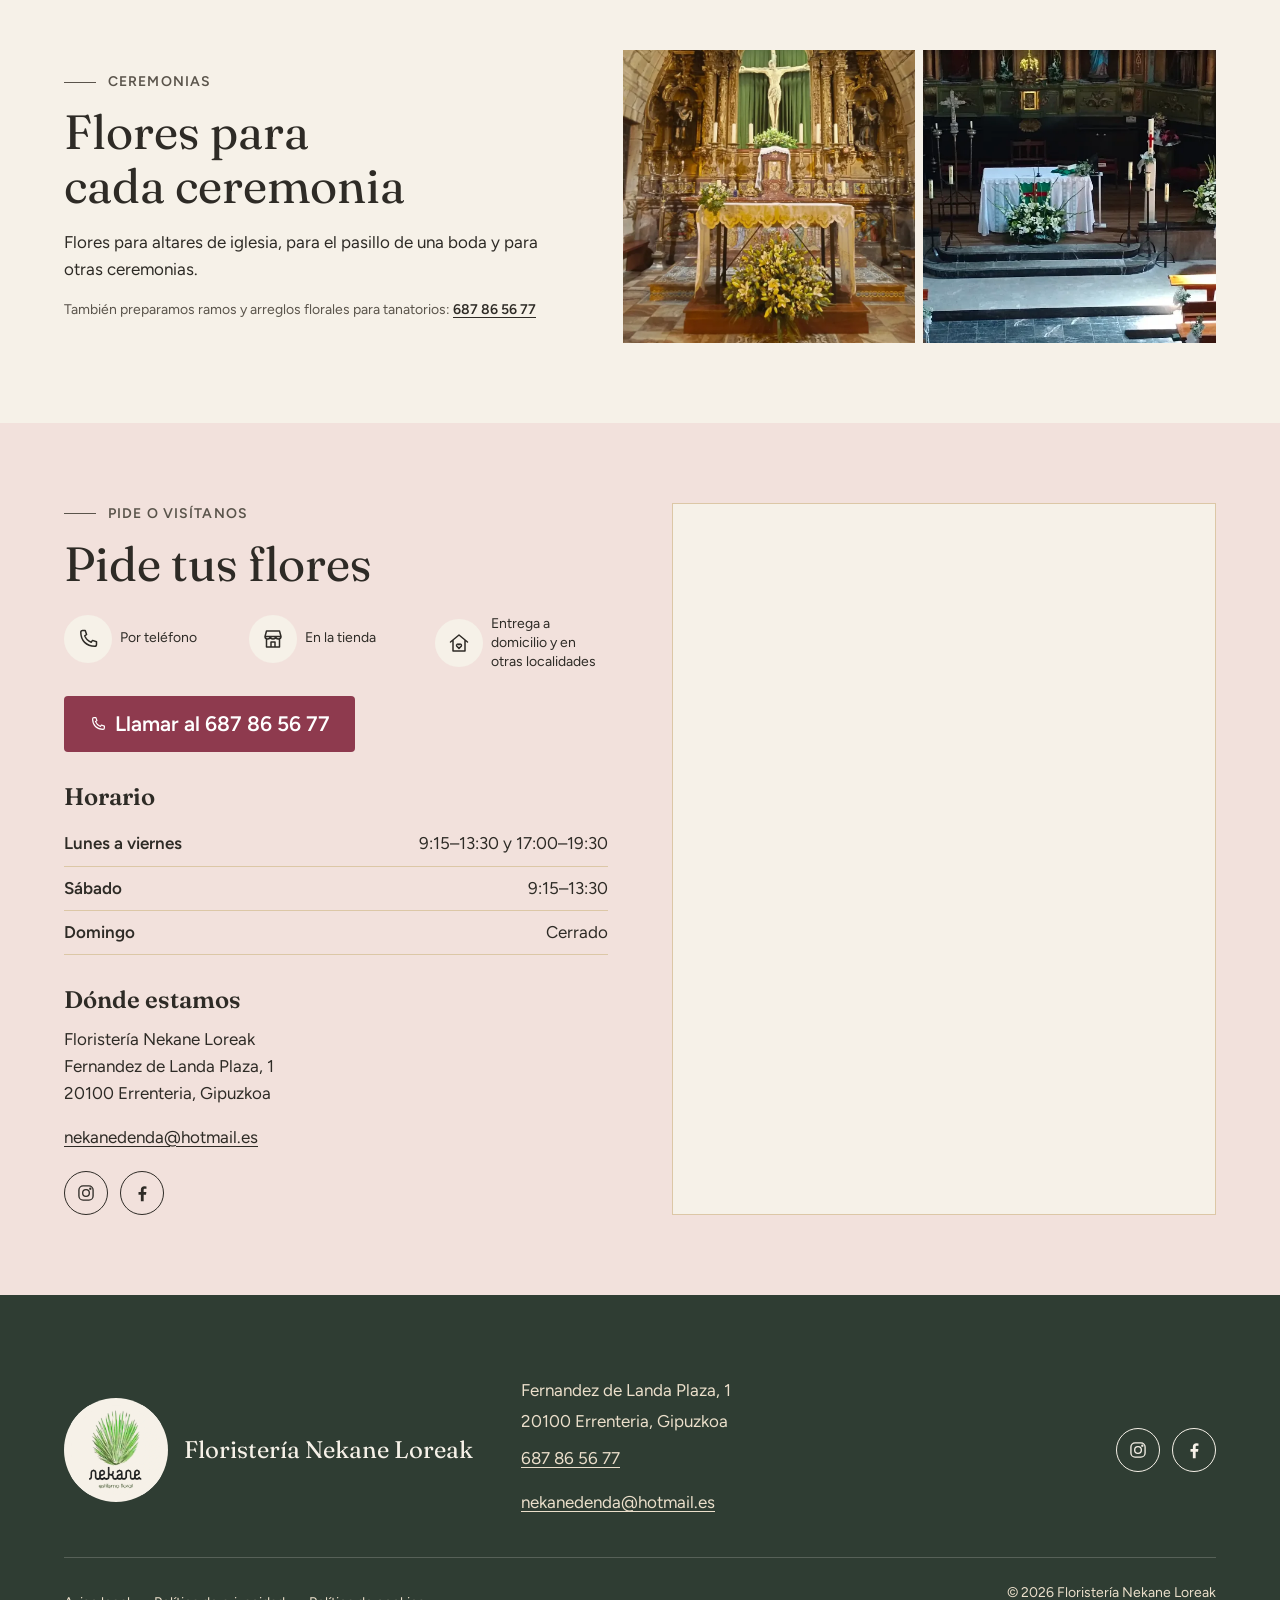
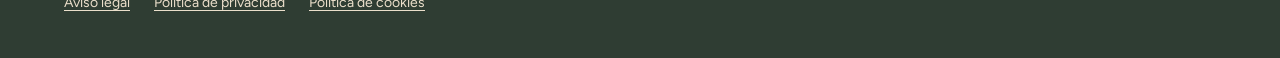
==== commit 60f90b36: "Bodas tras Celebraciones, galería con flechas superpuestas y contacto más corto - Celebraciones: fue" ====
--- a/index.html
+++ b/index.html
@@ -55,8 +55,8 @@
     <nav class="menu" id="menu-principal" aria-label="Principal">
       <ul class="menu__lista">
         <li><a href="#celebraciones">Celebraciones</a></li>
+        <li><a href="#bodas">Bodas</a></li>
         <li><a href="#preservadas">Preservadas</a></li>
-        <li><a href="#bodas">Bodas</a></li>
         <li><a href="#nekane">Nekane</a></li>
         <li><a href="#ceremonias">Ceremonias</a></li>
         <li><a href="#contacto">Contacto</a></li>
@@ -73,7 +73,7 @@
         <h1 id="inicio-titulo">Estilismo floral <em>hecho a tu medida</em></h1>
         <!-- Sin botones aquí: Llamar ya está siempre visible en la cabecera. -->
         <p class="entradilla">
-          Ramos a tu gusto, flores para celebrar, flores preservadas y ramos de novia.
+          Ramos a tu gusto, flores para celebrar, ramos de novia y flores preservadas.
           Pídelo por teléfono o pásate por la tienda.
         </p>
         <div class="acciones">
@@ -114,7 +114,7 @@
       </div>
 
       <!-- Orden: la primera es la grande; las siguientes, las pequeñas
-           escalonadas. La cuarta (corona) solo aparece desde tablet. -->
+           escalonadas. La cuarta solo aparece desde tablet. -->
       <div class="celebraciones__fotos">
         <img src="imagenes/ramo-deco2.webp" width="480" height="578" loading="lazy"
              alt="Ramo de gerberas naranjas con flores blancas y verde, atado con cinta naranja">
@@ -122,8 +122,86 @@
              alt="Ramo de rosas, gerberas y cardos azules con eucalipto, envuelto en papel de cuadros rosa">
         <img src="imagenes/ramo-deco4.webp" width="482" height="635" loading="lazy"
              alt="Ramo de liliums, rosas, crisantemos y cardos azules envuelto en papel blanco">
-        <img src="imagenes/corona-floral3.webp" width="835" height="622" loading="lazy"
-             alt="Corona redonda de flores de colores, con rosas, gerberas y crisantemos, y una cinta rosa">
+        <img src="imagenes/flores-deco4.webp" width="691" height="929" loading="lazy"
+             alt="Ramo de margaritas y astilbe con hojas verdes, sostenido sobre una calle">
+      </div>
+    </section>
+
+    <!-- ============================ BODAS ============================ -->
+    <section class="seccion bodas" id="bodas" aria-labelledby="bodas-titulo">
+      <div class="bodas__intro">
+        <p class="antetitulo">Bodas</p>
+        <h2 id="bodas-titulo">Tu ramo de novia, pensado contigo</h2>
+        <p>
+          Una boda se decide con calma y con mucho cariño. Cuéntale a Nekane cómo
+          lo imaginas, los colores, las flores, el estilo, y lo prepara a tu medida.
+        </p>
+      </div>
+
+      <!-- Composición principal: la novia en grande y, sobre su esquina, un
+           detalle (el tocado) como segunda foto que la acompaña. -->
+      <div class="bodas__composicion">
+        <img class="bodas__principal" src="imagenes/ramo-boda8.webp" width="922" height="925" loading="lazy"
+             alt="Novia de espaldas, con velo y un ramo de flores rosas y blancas, en una calle con pétalos en el suelo">
+        <img class="bodas__detalle" src="imagenes/ramo-deco5.webp" width="741" height="856" loading="lazy"
+             alt="Tocado de flores secas blancas y rosas en un recogido de pelo">
+      </div>
+
+      <ul class="bodas__servicios">
+        <li>
+          <h3>Ramo de novia</h3>
+          <p>Con las flores que elijas, pensado para ti y para tu día.</p>
+        </li>
+        <li>
+          <h3>Ramo de novia preservado</h3>
+          <p>Flores preservadas para guardar tu ramo como recuerdo de la boda.</p>
+        </li>
+        <li>
+          <h3>Otros elementos florales</h3>
+          <p>Además del ramo, Nekane prepara otros elementos florales para la boda.</p>
+        </li>
+      </ul>
+
+      <div class="bodas__accion">
+        <a class="boton boton--llamar" href="tel:+34687865677"><svg class="icono" viewBox="0 0 24 24" aria-hidden="true" focusable="false"><path d="M6.6 3.5h2.6l1.4 4-1.9 1.3a11.5 11.5 0 0 0 6.5 6.5l1.3-1.9 4 1.4v2.6c0 1-.8 1.8-1.8 1.8C10.4 19.2 4.8 13.6 4.8 5.3c0-1 .8-1.8 1.8-1.8z"/></svg>Cuéntanos tu boda<span class="oculto"> (llamar al 687 86 56 77)</span></a>
+      </div>
+
+      <!-- Galería deslizable. Cada foto es un enlace a la imagen: sin JS abre
+           la foto; con JS, main.js la muestra en el visor leyendo el href (no
+           hay rutas de imagen en main.js, así sirve igual en /v2/).
+           Flechas superpuestas a media altura de la foto: al principio solo
+           se ve la de la derecha; al deslizar aparece la de la izquierda, y al
+           llegar al final desaparece la de la derecha. Llevan hidden porque
+           sin JS no harían nada (con el dedo se desliza igual). -->
+      <div class="galeria__marco">
+        <ul class="galeria" id="galeria-bodas" aria-label="Más fotos de bodas">
+          <li><a class="galeria__enlace" href="imagenes/ramo-boda7.webp">
+            <img src="imagenes/ramo-boda7.webp" width="925" height="925" loading="lazy"
+                 alt="Dos manos sosteniendo dos ramos, uno de calas blancas y otro de flores lilas, con lazos blancos">
+          </a></li>
+          <li><a class="galeria__enlace" href="imagenes/ramo-boda1.webp">
+            <img src="imagenes/ramo-boda1.webp" width="692" height="925" loading="lazy"
+                 alt="Ramo de novia de peonías blancas y eucalipto en un jarrón, con un valle verde al fondo">
+          </a></li>
+          <li><a class="galeria__enlace" href="imagenes/ramo-boda5.webp">
+            <img src="imagenes/ramo-boda5.webp" width="692" height="628" loading="lazy"
+                 alt="Novia con vestido de tul sosteniendo un ramo de orquídeas, rosas y flores rojas">
+          </a></li>
+          <li><a class="galeria__enlace" href="imagenes/ramo-boda6.webp">
+            <img src="imagenes/ramo-boda6.webp" width="635" height="635" loading="lazy"
+                 alt="Pareja de novios en el campo; la novia sostiene un ramo redondo de flores blancas y rosa pálido">
+          </a></li>
+          <li><a class="galeria__enlace" href="imagenes/ramo-boda3.webp">
+            <img src="imagenes/ramo-boda3.webp" width="691" height="927" loading="lazy"
+                 alt="Ramo de novia blanco con eucalipto y lazo, sobre una pared clara">
+          </a></li>
+        </ul>
+        <button class="flecha flecha--anterior galeria__flecha" type="button" data-direccion="-1" aria-controls="galeria-bodas" aria-label="Foto anterior" hidden>
+          <svg viewBox="0 0 24 24" aria-hidden="true" focusable="false"><path d="M9 5.5c2.6 2.6 4.6 4.6 6.5 6.5-1.9 1.9-3.9 3.9-6.5 6.5"/></svg>
+        </button>
+        <button class="flecha galeria__flecha" type="button" data-direccion="1" aria-controls="galeria-bodas" aria-label="Foto siguiente" hidden>
+          <svg viewBox="0 0 24 24" aria-hidden="true" focusable="false"><path d="M9 5.5c2.6 2.6 4.6 4.6 6.5 6.5-1.9 1.9-3.9 3.9-6.5 6.5"/></svg>
+        </button>
       </div>
     </section>
 
@@ -169,86 +247,6 @@
       </ul>
     </section>
 
-    <!-- ============================ BODAS ============================ -->
-    <section class="seccion bodas" id="bodas" aria-labelledby="bodas-titulo">
-      <div class="bodas__intro">
-        <p class="antetitulo">Bodas</p>
-        <h2 id="bodas-titulo">Tu ramo de novia, pensado contigo</h2>
-        <p>
-          Una boda se decide con calma y con mucho cariño. Cuéntale a Nekane cómo
-          lo imaginas, los colores, las flores, el estilo, y lo prepara a tu medida.
-        </p>
-      </div>
-
-      <!-- Composición principal: la novia en grande y, sobre su esquina, un
-           detalle (el tocado) como segunda foto que la acompaña. -->
-      <div class="bodas__composicion">
-        <img class="bodas__principal" src="imagenes/ramo-boda8.webp" width="922" height="925" loading="lazy"
-             alt="Novia de espaldas, con velo y un ramo de flores rosas y blancas, en una calle con pétalos en el suelo">
-        <img class="bodas__detalle" src="imagenes/ramo-deco5.webp" width="741" height="856" loading="lazy"
-             alt="Tocado de flores secas blancas y rosas en un recogido de pelo">
-      </div>
-
-      <ul class="bodas__servicios">
-        <li>
-          <h3>Ramo de novia</h3>
-          <p>Con las flores que elijas, pensado para ti y para tu día.</p>
-        </li>
-        <li>
-          <h3>Ramo de novia preservado</h3>
-          <p>Flores preservadas para guardar tu ramo como recuerdo de la boda.</p>
-        </li>
-        <li>
-          <h3>Otros elementos florales</h3>
-          <p>Además del ramo, Nekane prepara otros elementos florales para la boda.</p>
-        </li>
-      </ul>
-
-      <div class="bodas__accion">
-        <a class="boton boton--llamar" href="tel:+34687865677"><svg class="icono" viewBox="0 0 24 24" aria-hidden="true" focusable="false"><path d="M6.6 3.5h2.6l1.4 4-1.9 1.3a11.5 11.5 0 0 0 6.5 6.5l1.3-1.9 4 1.4v2.6c0 1-.8 1.8-1.8 1.8C10.4 19.2 4.8 13.6 4.8 5.3c0-1 .8-1.8 1.8-1.8z"/></svg>Cuéntanos tu boda<span class="oculto"> (llamar al 687 86 56 77)</span></a>
-      </div>
-
-      <!-- Galería: cada foto es un enlace a la imagen. Sin JS, abre la foto;
-           con JS, main.js la muestra en el visor leyendo el href (no hay rutas
-           de imagen escritas en main.js, así sirve igual en /v2/). -->
-      <ul class="galeria" id="galeria-bodas" aria-label="Más fotos de bodas">
-        <li><a class="galeria__enlace" href="imagenes/ramo-boda7.webp">
-          <img src="imagenes/ramo-boda7.webp" width="925" height="925" loading="lazy"
-               alt="Dos manos sosteniendo dos ramos, uno de calas blancas y otro de flores lilas, con lazos blancos">
-        </a></li>
-        <li><a class="galeria__enlace" href="imagenes/ramo-boda1.webp">
-          <img src="imagenes/ramo-boda1.webp" width="692" height="925" loading="lazy"
-               alt="Ramo de novia de peonías blancas y eucalipto en un jarrón, con un valle verde al fondo">
-        </a></li>
-        <li><a class="galeria__enlace" href="imagenes/ramo-boda5.webp">
-          <img src="imagenes/ramo-boda5.webp" width="692" height="628" loading="lazy"
-               alt="Novia con vestido de tul sosteniendo un ramo de orquídeas, rosas y flores rojas">
-        </a></li>
-        <li><a class="galeria__enlace" href="imagenes/ramo-boda6.webp">
-          <img src="imagenes/ramo-boda6.webp" width="635" height="635" loading="lazy"
-               alt="Pareja de novios en el campo; la novia sostiene un ramo redondo de flores blancas y rosa pálido">
-        </a></li>
-        <li><a class="galeria__enlace" href="imagenes/ramo-boda3.webp">
-          <img src="imagenes/ramo-boda3.webp" width="691" height="927" loading="lazy"
-               alt="Ramo de novia blanco con eucalipto y lazo, sobre una pared clara">
-        </a></li>
-      </ul>
-
-      <!-- Flechas de la galería deslizable: ocultas sin JS (hidden) porque sin
-           JS no harían nada; en móvil también se puede deslizar con el dedo. -->
-      <div class="galeria__controles" hidden>
-        <!-- Botones redondos con un chevron curvo dibujado en SVG; el de
-             "anterior" es el mismo girado con CSS. Entre ellos, el contador. -->
-        <button class="flecha flecha--anterior galeria__flecha" type="button" data-direccion="-1" aria-controls="galeria-bodas" aria-label="Foto anterior">
-          <svg viewBox="0 0 24 24" aria-hidden="true" focusable="false"><path d="M9 5.5c2.6 2.6 4.6 4.6 6.5 6.5-1.9 1.9-3.9 3.9-6.5 6.5"/></svg>
-        </button>
-        <span class="contador galeria__contador" aria-hidden="true"></span>
-        <button class="flecha galeria__flecha" type="button" data-direccion="1" aria-controls="galeria-bodas" aria-label="Foto siguiente">
-          <svg viewBox="0 0 24 24" aria-hidden="true" focusable="false"><path d="M9 5.5c2.6 2.6 4.6 4.6 6.5 6.5-1.9 1.9-3.9 3.9-6.5 6.5"/></svg>
-        </button>
-      </div>
-    </section>
-
     <!-- ============================ NEKANE (con reseñas) ============================ -->
     <section class="seccion nekane" id="nekane" aria-labelledby="nekane-titulo">
       <!-- En móvil el orden es título, foto y texto (la foto no aparece de
@@ -332,16 +330,17 @@
     <section class="seccion contacto" id="contacto" aria-labelledby="contacto-titulo">
       <div class="contacto__datos">
         <p class="antetitulo">Pide o visítanos</p>
-        <h2 id="contacto-titulo">Llámanos o pásate por la tienda</h2>
+        <h2 id="contacto-titulo">Pide tus flores</h2>
+
+        <!-- Formas de pedir: lo mismo que antes era la lista "Cómo pedir", en
+             una sola fila visual. -->
+        <ul class="formas" aria-label="Cómo pedir">
+          <li><svg viewBox="0 0 24 24" aria-hidden="true" focusable="false"><path d="M6.6 3.5h2.6l1.4 4-1.9 1.3a11.5 11.5 0 0 0 6.5 6.5l1.3-1.9 4 1.4v2.6c0 1-.8 1.8-1.8 1.8C10.4 19.2 4.8 13.6 4.8 5.3c0-1 .8-1.8 1.8-1.8z"/></svg>Por teléfono</li>
+          <li><svg viewBox="0 0 24 24" aria-hidden="true" focusable="false"><path d="M4 9.5 5.5 4h13L20 9.5M4 9.5h16M4 9.5c0 1.4 1.1 2.5 2.6 2.5s2.7-1.1 2.7-2.5c0 1.4 1.2 2.5 2.7 2.5s2.7-1.1 2.7-2.5c0 1.4 1.1 2.5 2.6 2.5S20 10.9 20 9.5M5.5 12v8h13v-8M10 20v-5h4v5"/></svg>En la tienda</li>
+          <li><svg viewBox="0 0 24 24" aria-hidden="true" focusable="false"><path d="M3.5 11 12 4l8.5 7M6 9.3V20h12V9.3"/><path d="M12 17.4l-2.2-2.1a1.35 1.35 0 0 1 2.2-1.6 1.35 1.35 0 0 1 2.2 1.6z"/></svg>Entrega a domicilio y en otras localidades</li>
+        </ul>
 
         <a class="boton boton--llamar boton--grande" href="tel:+34687865677"><svg class="icono" viewBox="0 0 24 24" aria-hidden="true" focusable="false"><path d="M6.6 3.5h2.6l1.4 4-1.9 1.3a11.5 11.5 0 0 0 6.5 6.5l1.3-1.9 4 1.4v2.6c0 1-.8 1.8-1.8 1.8C10.4 19.2 4.8 13.6 4.8 5.3c0-1 .8-1.8 1.8-1.8z"/></svg>Llamar al 687 86 56 77</a>
-
-        <h3>Cómo pedir</h3>
-        <ol class="pedir">
-          <li>Llámanos o pásate por la tienda.</li>
-          <li>Cuéntanos para quién es, la ocasión y lo que te gusta.</li>
-          <li>Hacemos entrega a domicilio y también en otras localidades.</li>
-        </ol>
 
         <h3>Horario</h3>
         <dl class="horario">
--- a/styles.css
+++ b/styles.css
@@ -362,22 +362,21 @@
   padding-inline: max(var(--margen), (100% - var(--ancho-max)) / 2);
 }
 
-/* Fondos de sección, con una regla: entre dos secciones de color siempre va
-   una crema, y cada color tiene un papel.
-   - Kraft claro (el papel de envolver) abre y cierra la página: portada y
-     contacto. Tinta 10,7:1 · tinta-suave 5,7:1 · baya 5,6:1.
-   - Rosa en las secciones cálidas y personales: Preservadas y Nekane.
-   - Crema (el fondo de la página) en las sobrias o con fotos muy coloridas:
-     Celebraciones, Bodas y Ceremonias.
-   En móvil la portada es la foto, así que el primer rosa aparece en la
-   tercera sección y no se suma al rosa de la foto de portada. */
-.inicio,
+/* Fondos de sección, con una regla: nunca dos fondos iguales seguidos.
+   - Crema (el fondo de la página) en la portada y en las secciones sobrias:
+     Bodas y Ceremonias.
+   - Las demás alternan kraft claro y rosa por orden: Celebraciones (kraft),
+     Preservadas (rosa), Nekane (kraft) y Contacto (rosa).
+   Kraft claro: tinta 10,7:1 · tinta-suave 5,7:1 · baya 5,6:1.
+   El rosa no aparece hasta la cuarta sección, lejos del rosa de la foto de
+   portada. */
+.celebraciones,
+.nekane {
+  background: var(--kraft-claro);
+}
+
+.preservadas,
 .contacto {
-  background: var(--kraft-claro);
-}
-
-.preservadas,
-.nekane {
   background: var(--rosa);
 }
 
@@ -842,8 +841,7 @@
       "intro     composicion"
       "servicios composicion"
       "accion    composicion"
-      "galeria   galeria"
-      "controles controles";
+      "galeria   galeria";
     column-gap: var(--esp-7);
     row-gap: var(--esp-5);
   }
@@ -852,8 +850,7 @@
   .bodas__servicios  { grid-area: servicios; align-self: start; }
   .bodas__accion     { grid-area: accion; align-self: start; }
   .bodas__composicion { grid-area: composicion; align-self: center; }
-  .bodas .galeria             { grid-area: galeria; }
-  .bodas .galeria__controles  { grid-area: controles; }
+  .bodas .galeria__marco      { grid-area: galeria; }
 }
 
 
@@ -905,16 +902,47 @@
   }
 }
 
-/* Controles bajo la galería: anterior, contador y siguiente, a la derecha. */
-.galeria__controles {
-  display: flex;
-  align-items: center;
-  justify-content: flex-end;
-  gap: var(--esp-3);
-}
-
-.galeria__controles[hidden] {
-  display: none;
+/* Marco de la galería: referencia para colocar las flechas encima. */
+.galeria__marco {
+  position: relative;
+}
+
+/* Flechas superpuestas a media altura de la foto, en crema para que se vean
+   sobre cualquier imagen. main.js añade .es-oculta a la que no lleva a
+   ningún sitio (al principio, la izquierda; al final, la derecha). */
+.galeria__marco .galeria__flecha {
+  position: absolute;
+  z-index: 1;
+  top: calc(50% - 1.375rem - var(--esp-1));   /* centrada en la foto */
+  width: 2.75rem;
+  height: 2.75rem;
+  background: var(--crema);
+  color: var(--tinta);
+  box-shadow: 0 4px 14px rgb(46 43 38 / 0.3);
+}
+
+.galeria__marco .galeria__flecha.flecha--anterior {
+  left: var(--esp-1);
+}
+
+.galeria__marco .galeria__flecha:not(.flecha--anterior) {
+  right: var(--esp-1);
+}
+
+.galeria__marco .galeria__flecha:not(:disabled):hover {
+  background: var(--kraft);
+}
+
+/* Oculta pero animable (opacity) y fuera del tabulador (visibility). */
+.galeria__marco .galeria__flecha.es-oculta {
+  opacity: 0;
+  visibility: hidden;
+}
+
+@media (prefers-reduced-motion: no-preference) {
+  .galeria__marco .galeria__flecha {
+    transition: opacity 0.25s ease, visibility 0.25s ease, background-color 0.2s ease, scale 0.2s ease;
+  }
 }
 
 
@@ -1003,8 +1031,7 @@
     margin-top: var(--esp-7);
   }
 
-  .galeria__controles,
-  .galeria__controles[hidden] {
+  .galeria__marco .galeria__flecha {
     display: none;
   }
 }
@@ -1475,6 +1502,10 @@
   margin: var(--esp-6) 0 var(--esp-3);
 }
 
+.contacto__datos h2 {
+  margin-bottom: var(--esp-5);
+}
+
 /* Botón grande de llamada: la acción final de la página. A todo el ancho en
    móvil para que sea fácil de tocar. */
 .boton--grande {
@@ -1483,28 +1514,51 @@
   font-size: var(--texto-lg);
 }
 
-/* Cómo pedir: pasos numerados como los servicios de Bodas. */
-.pedir {
+/* Formas de pedir: tres iconos con su texto en una fila, entre el título y
+   el botón de llamada. Sustituye a la lista "Cómo pedir", más larga. */
+.formas {
   list-style: none;
-  counter-reset: paso;
-}
-
-.pedir li {
-  counter-increment: paso;
-  display: grid;
-  grid-template-columns: 2.5rem 1fr;
-  column-gap: var(--esp-3);
-  padding-block: var(--esp-3);
-  border-top: 1px solid var(--kraft);
-}
-
-.pedir li::before {
-  content: counter(paso, decimal-leading-zero);
-  font-family: var(--fuente-titulos);
-  font-style: italic;
-  font-size: var(--titulo-3);
-  line-height: 1.2;
-  color: var(--eucalipto-oscuro);   /* texto grande: 4,3:1 sobre rosa basta */
+  display: grid;
+  grid-template-columns: repeat(3, 1fr);
+  gap: var(--esp-3);
+  margin-bottom: var(--esp-5);
+  font-size: var(--texto-sm);
+  line-height: 1.35;
+  text-align: center;
+}
+
+.formas li {
+  display: grid;
+  justify-items: center;
+  align-content: start;
+  gap: var(--esp-2);
+}
+
+.formas svg {
+  box-sizing: content-box;
+  width: 1.5rem;
+  height: 1.5rem;
+  padding: var(--esp-3);
+  border-radius: 50%;
+  background: var(--crema);
+  fill: none;
+  stroke: currentColor;
+  stroke-width: 1.5;
+  stroke-linecap: round;
+  stroke-linejoin: round;
+}
+
+/* Desde tablet, cada forma en línea: icono a la izquierda y texto al lado. */
+@media (min-width: 48em) {
+  .formas {
+    text-align: left;
+  }
+
+  .formas li {
+    grid-auto-flow: column;
+    justify-content: start;
+    align-items: center;
+  }
 }
 
 .contacto__direccion p {
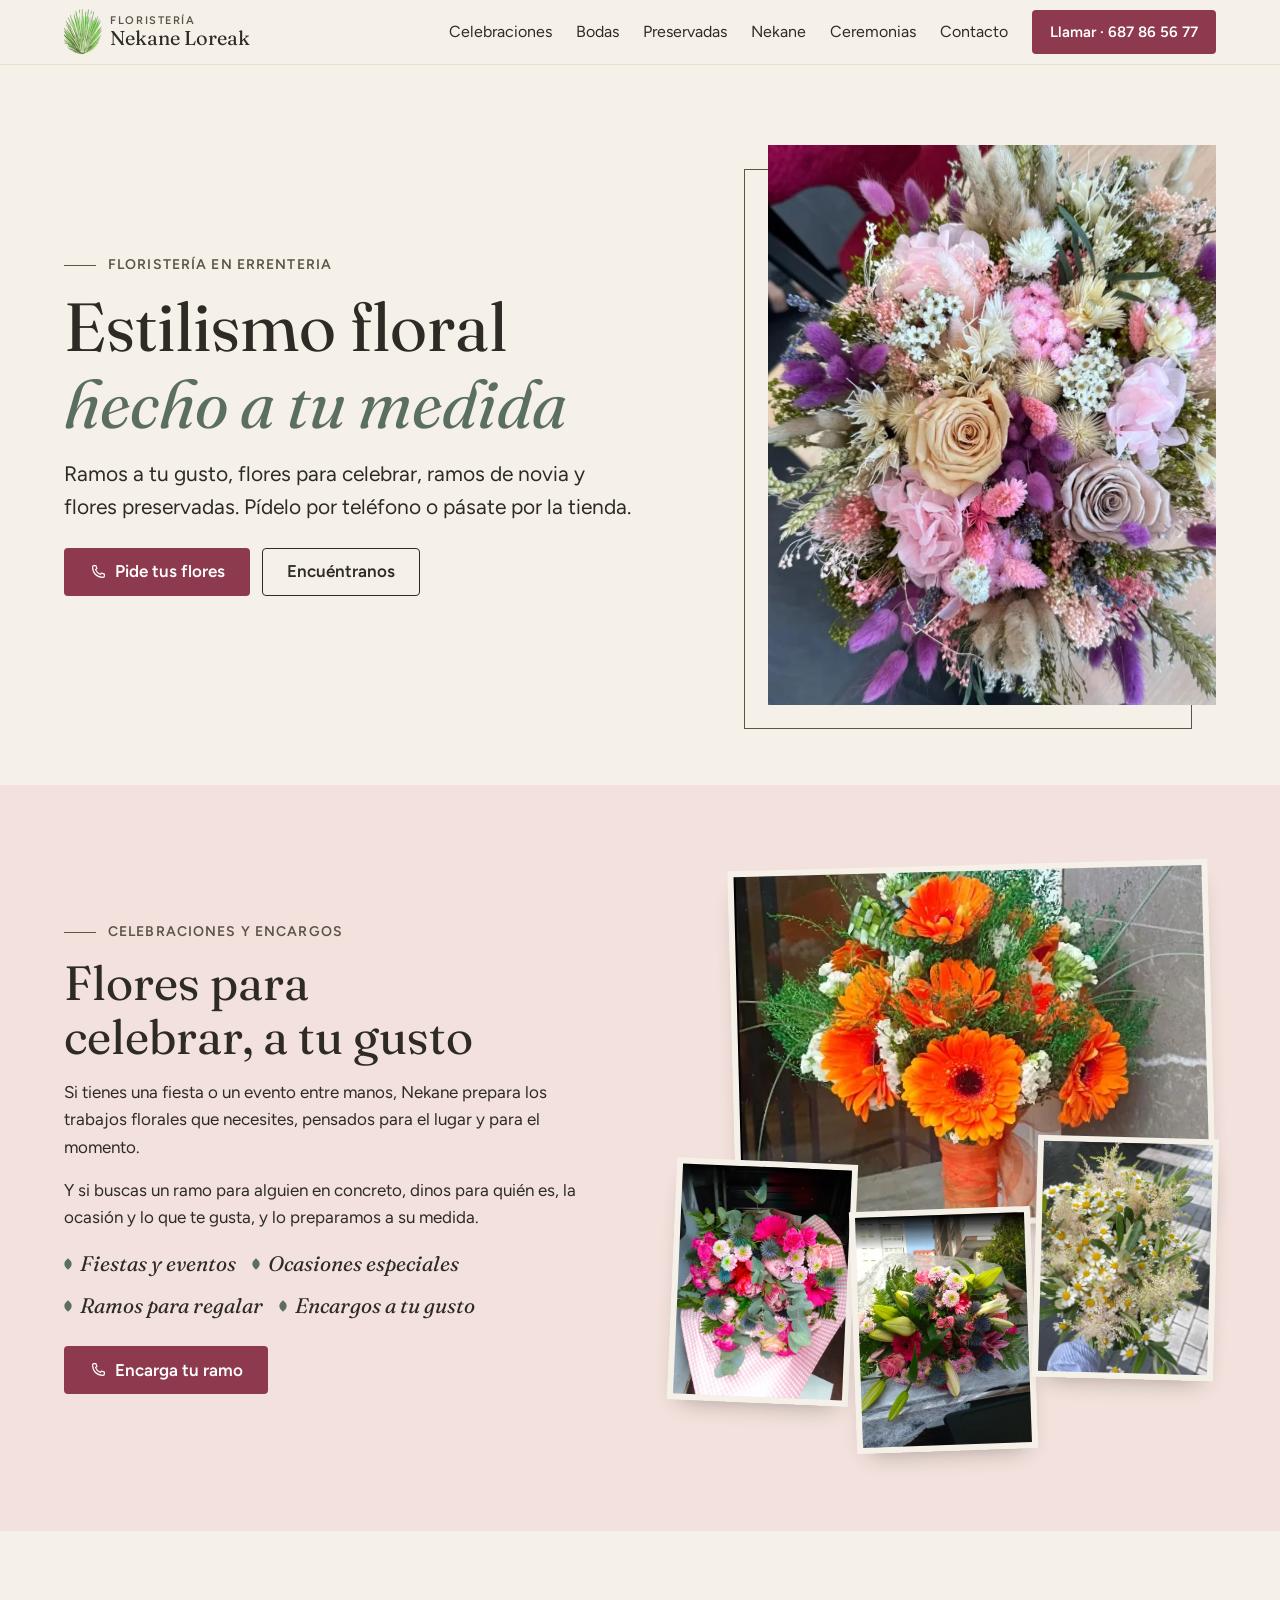
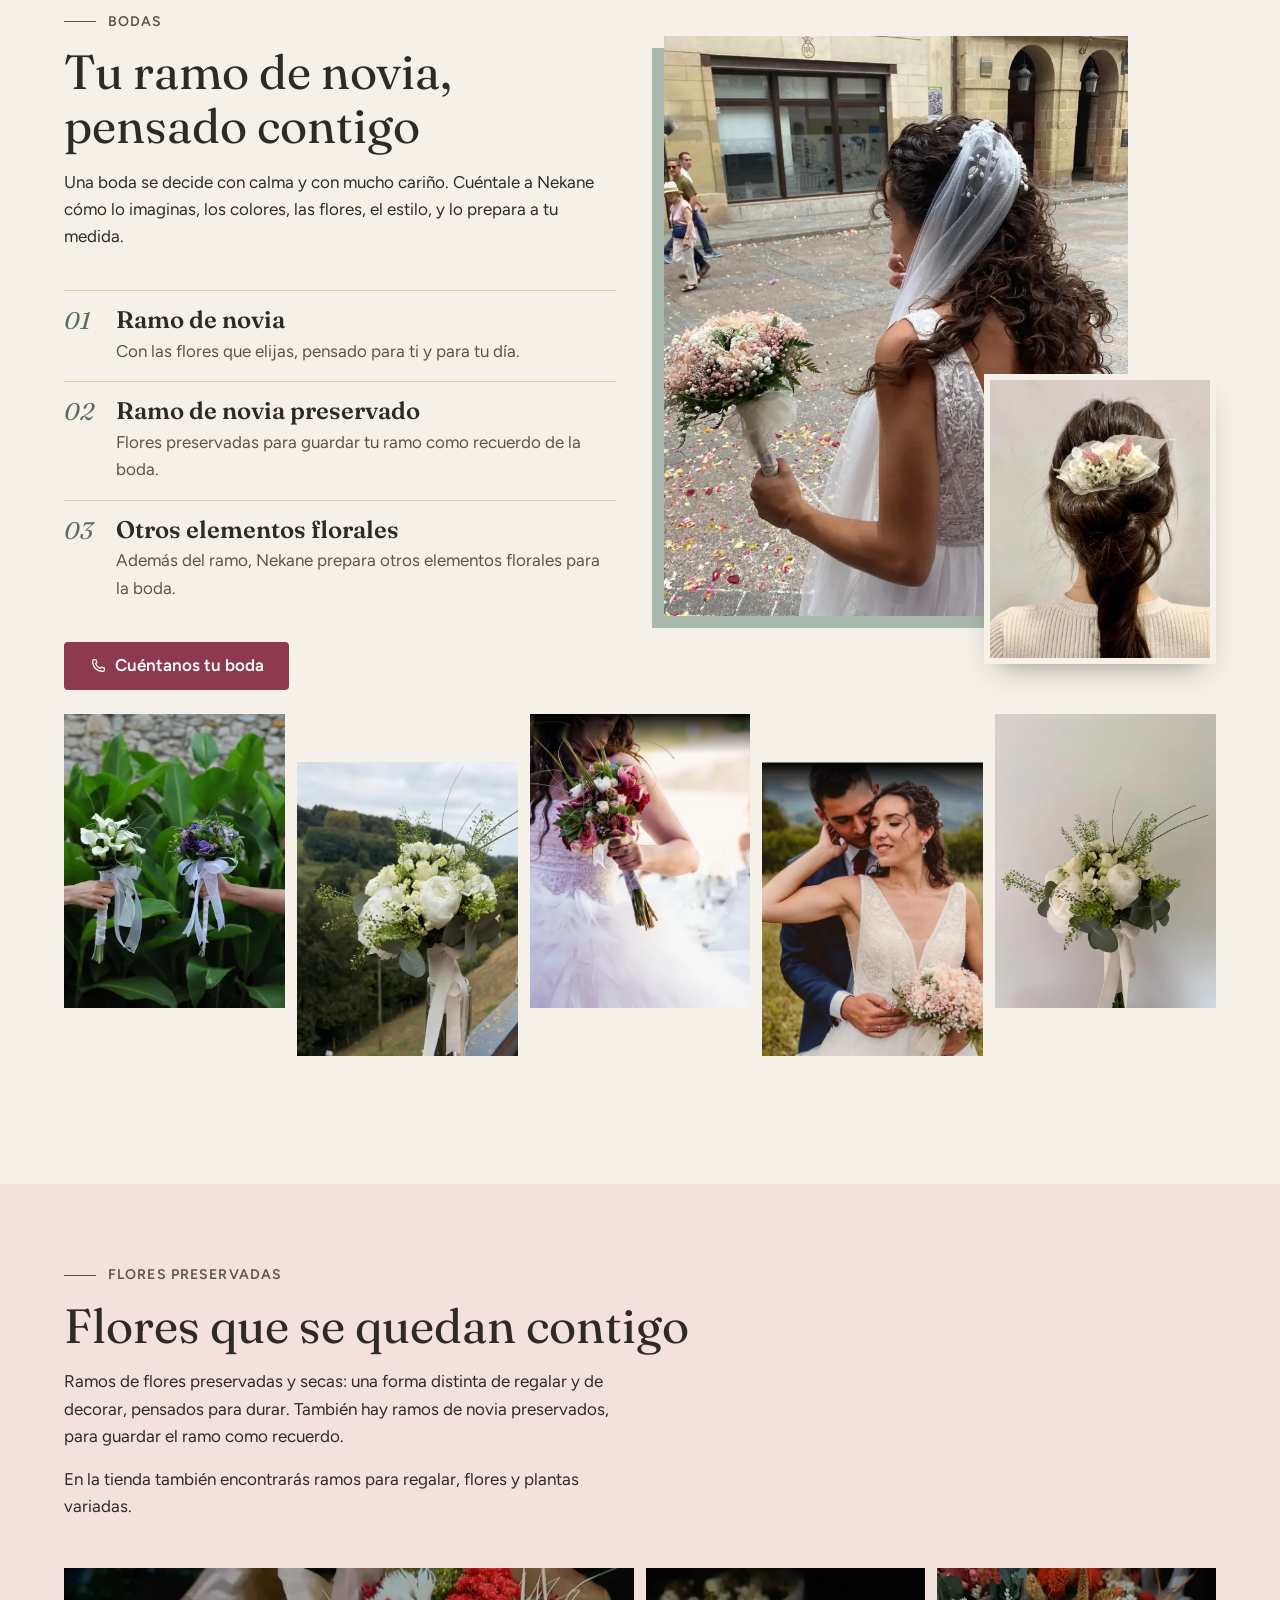
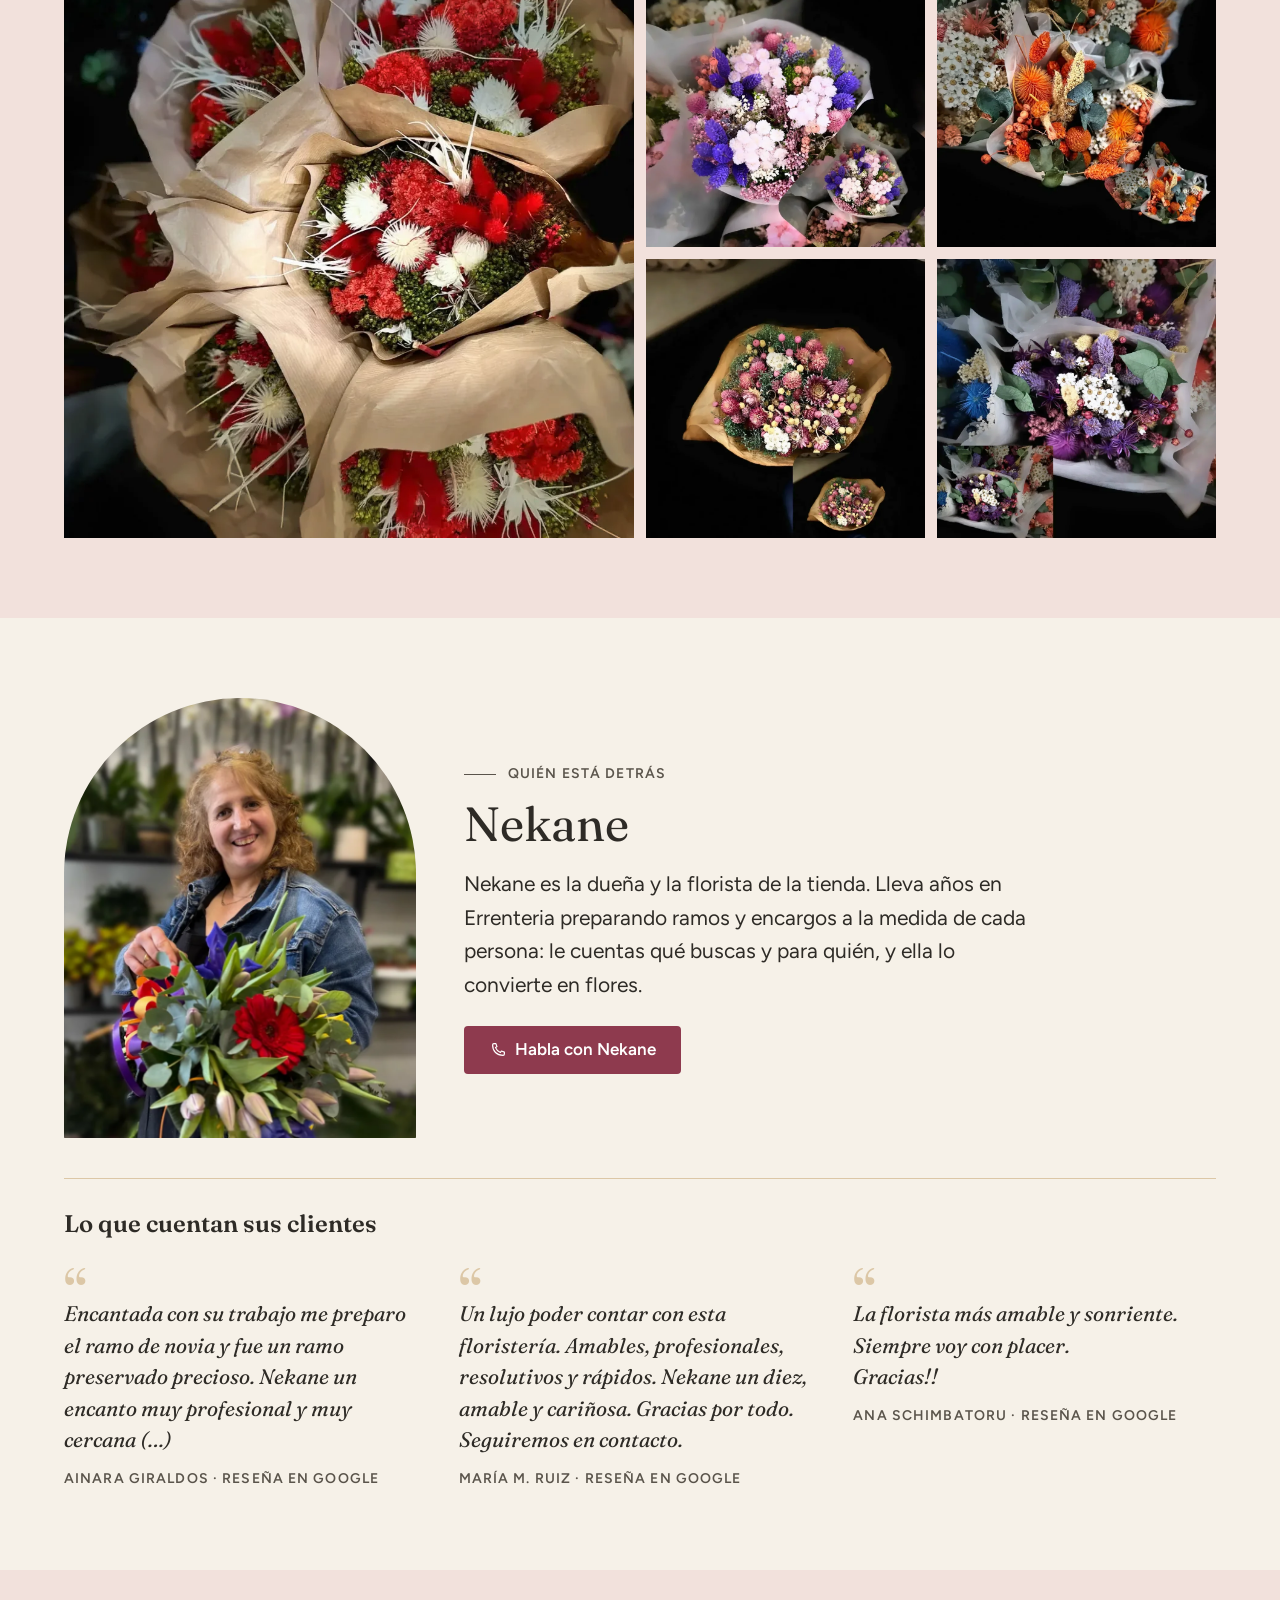
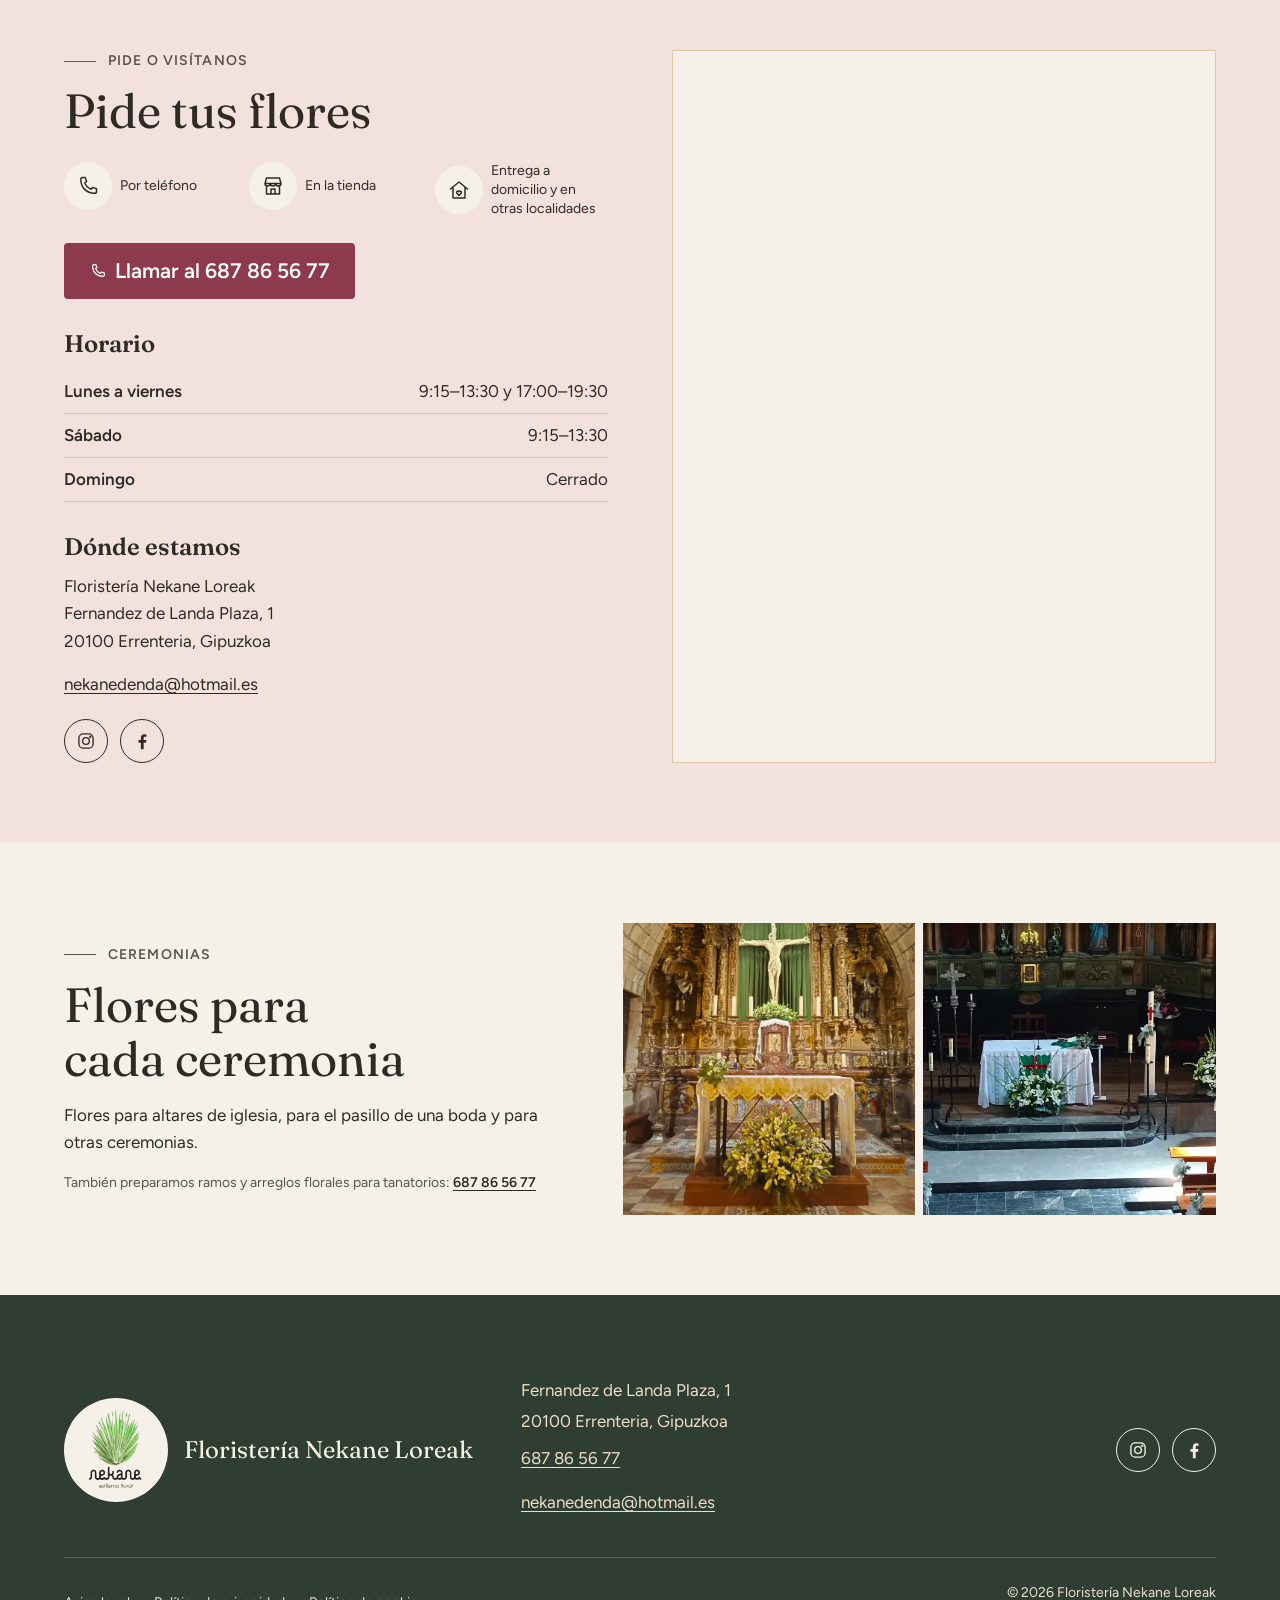
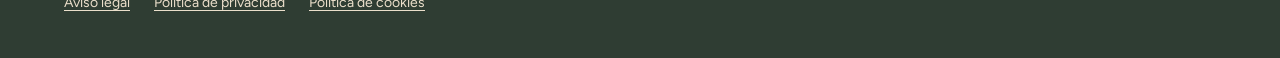
==== commit 8cf3334f: "Ceremonias al final y fondos rosa/crema alternos de principio a fin - Orden: ... Nekane, Contacto, C" ====
--- a/index.html
+++ b/index.html
@@ -300,32 +300,6 @@
       </div>
     </section>
 
-    <!-- ============================ CEREMONIAS ============================ -->
-    <!-- Franja corta y sobria: el servicio de tanatorios está para quien lo
-         busca (menú y teléfono), sin protagonismo, para que la página termine
-         en un tono positivo. -->
-    <section class="seccion ceremonias" id="ceremonias" aria-labelledby="ceremonias-titulo">
-      <div class="ceremonias__texto">
-        <p class="antetitulo">Ceremonias</p>
-        <h2 id="ceremonias-titulo">Flores para cada ceremonia</h2>
-        <p>
-          Flores para altares de iglesia, para el pasillo de una boda y para
-          otras ceremonias.
-        </p>
-        <p class="ceremonias__nota">
-          También preparamos ramos y arreglos florales para tanatorios:
-          <a href="tel:+34687865677">687 86 56 77</a>
-        </p>
-      </div>
-
-      <div class="ceremonias__fotos">
-        <img src="imagenes/flores-iglesia1.webp" width="782" height="797" loading="lazy"
-             alt="Altar de una iglesia con un gran centro de liliums amarillos y flores blancas">
-        <img src="imagenes/flores-iglesia2.webp" width="843" height="563" loading="lazy"
-             alt="Altar y bancos de una iglesia decorados con flores blancas">
-      </div>
-    </section>
-
     <!-- ============================ CONTACTO: PIDE O VISÍTANOS ============================ -->
     <section class="seccion contacto" id="contacto" aria-labelledby="contacto-titulo">
       <div class="contacto__datos">
@@ -372,6 +346,32 @@
           width="600" height="450" loading="lazy"
           referrerpolicy="strict-origin-when-cross-origin"
           title="Mapa de Google con la ubicación de Floristería Nekane Loreak en Fernandez de Landa Plaza, 1, Errenteria"></iframe>
+      </div>
+    </section>
+
+    <!-- ============================ CEREMONIAS ============================ -->
+    <!-- Franja corta y sobria, al final (después de Contacto): el servicio de
+         tanatorios está para quien lo busca (menú y teléfono), sin interrumpir
+         el recorrido Nekane → Contacto. En el menú, Contacto sigue el último. -->
+    <section class="seccion ceremonias" id="ceremonias" aria-labelledby="ceremonias-titulo">
+      <div class="ceremonias__texto">
+        <p class="antetitulo">Ceremonias</p>
+        <h2 id="ceremonias-titulo">Flores para cada ceremonia</h2>
+        <p>
+          Flores para altares de iglesia, para el pasillo de una boda y para
+          otras ceremonias.
+        </p>
+        <p class="ceremonias__nota">
+          También preparamos ramos y arreglos florales para tanatorios:
+          <a href="tel:+34687865677">687 86 56 77</a>
+        </p>
+      </div>
+
+      <div class="ceremonias__fotos">
+        <img src="imagenes/flores-iglesia1.webp" width="782" height="797" loading="lazy"
+             alt="Altar de una iglesia con un gran centro de liliums amarillos y flores blancas">
+        <img src="imagenes/flores-iglesia2.webp" width="843" height="563" loading="lazy"
+             alt="Altar y bancos de una iglesia decorados con flores blancas">
       </div>
     </section>
 
--- a/styles.css
+++ b/styles.css
@@ -362,19 +362,14 @@
   padding-inline: max(var(--margen), (100% - var(--ancho-max)) / 2);
 }
 
-/* Fondos de sección, con una regla: nunca dos fondos iguales seguidos.
-   - Crema (el fondo de la página) en la portada y en las secciones sobrias:
-     Bodas y Ceremonias.
-   - Las demás alternan kraft claro y rosa por orden: Celebraciones (kraft),
-     Preservadas (rosa), Nekane (kraft) y Contacto (rosa).
-   Kraft claro: tinta 10,7:1 · tinta-suave 5,7:1 · baya 5,6:1.
-   El rosa no aparece hasta la cuarta sección, lejos del rosa de la foto de
-   portada. */
+/* Fondos de sección: rosa y crema alternos de principio a fin.
+   - Rosa empolvado: Celebraciones, Preservadas y Contacto.
+   - Crema (el fondo de la página, sin regla propia): portada, Bodas, Nekane
+     y Ceremonias.
+   Ceremonias va al final, después de Contacto, para que la alternancia sea
+   perfecta y para que Nekane (confianza) enlace directamente con Contacto
+   (la llamada a la acción). */
 .celebraciones,
-.nekane {
-  background: var(--kraft-claro);
-}
-
 .preservadas,
 .contacto {
   background: var(--rosa);
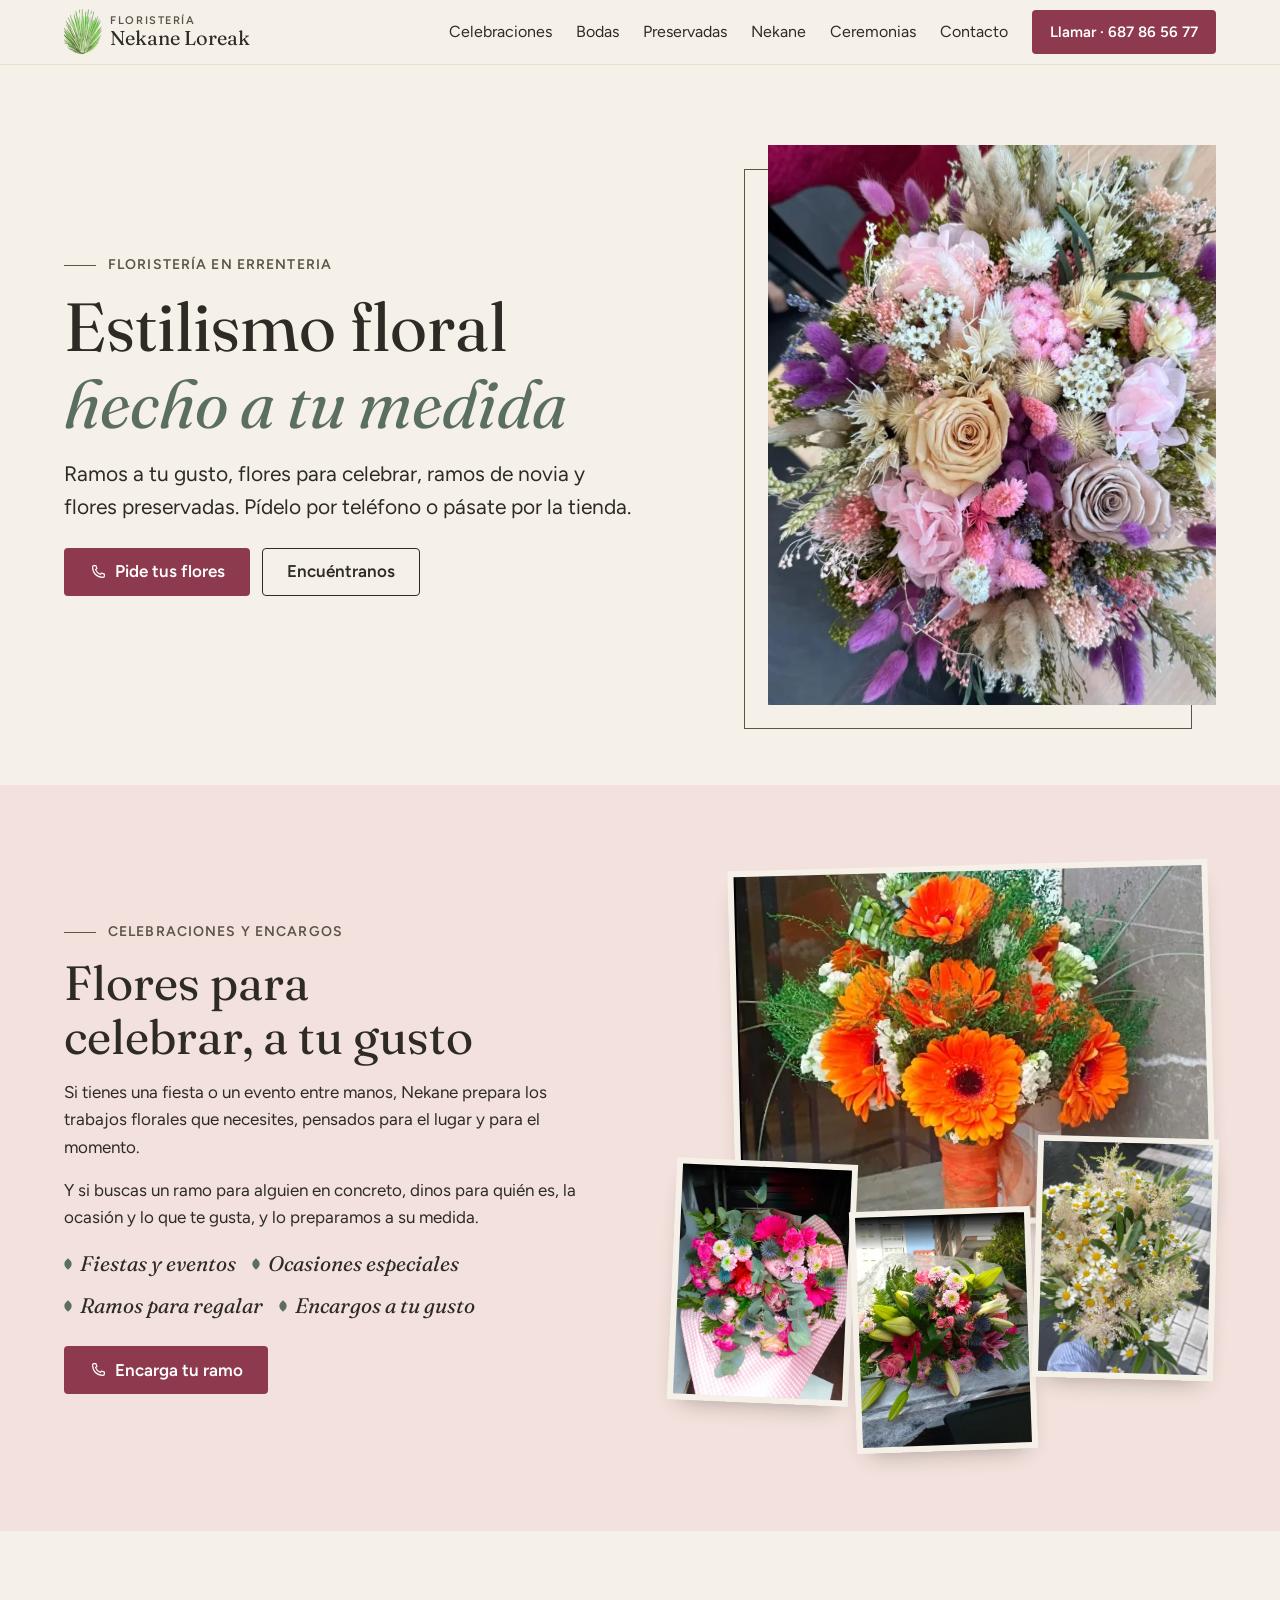
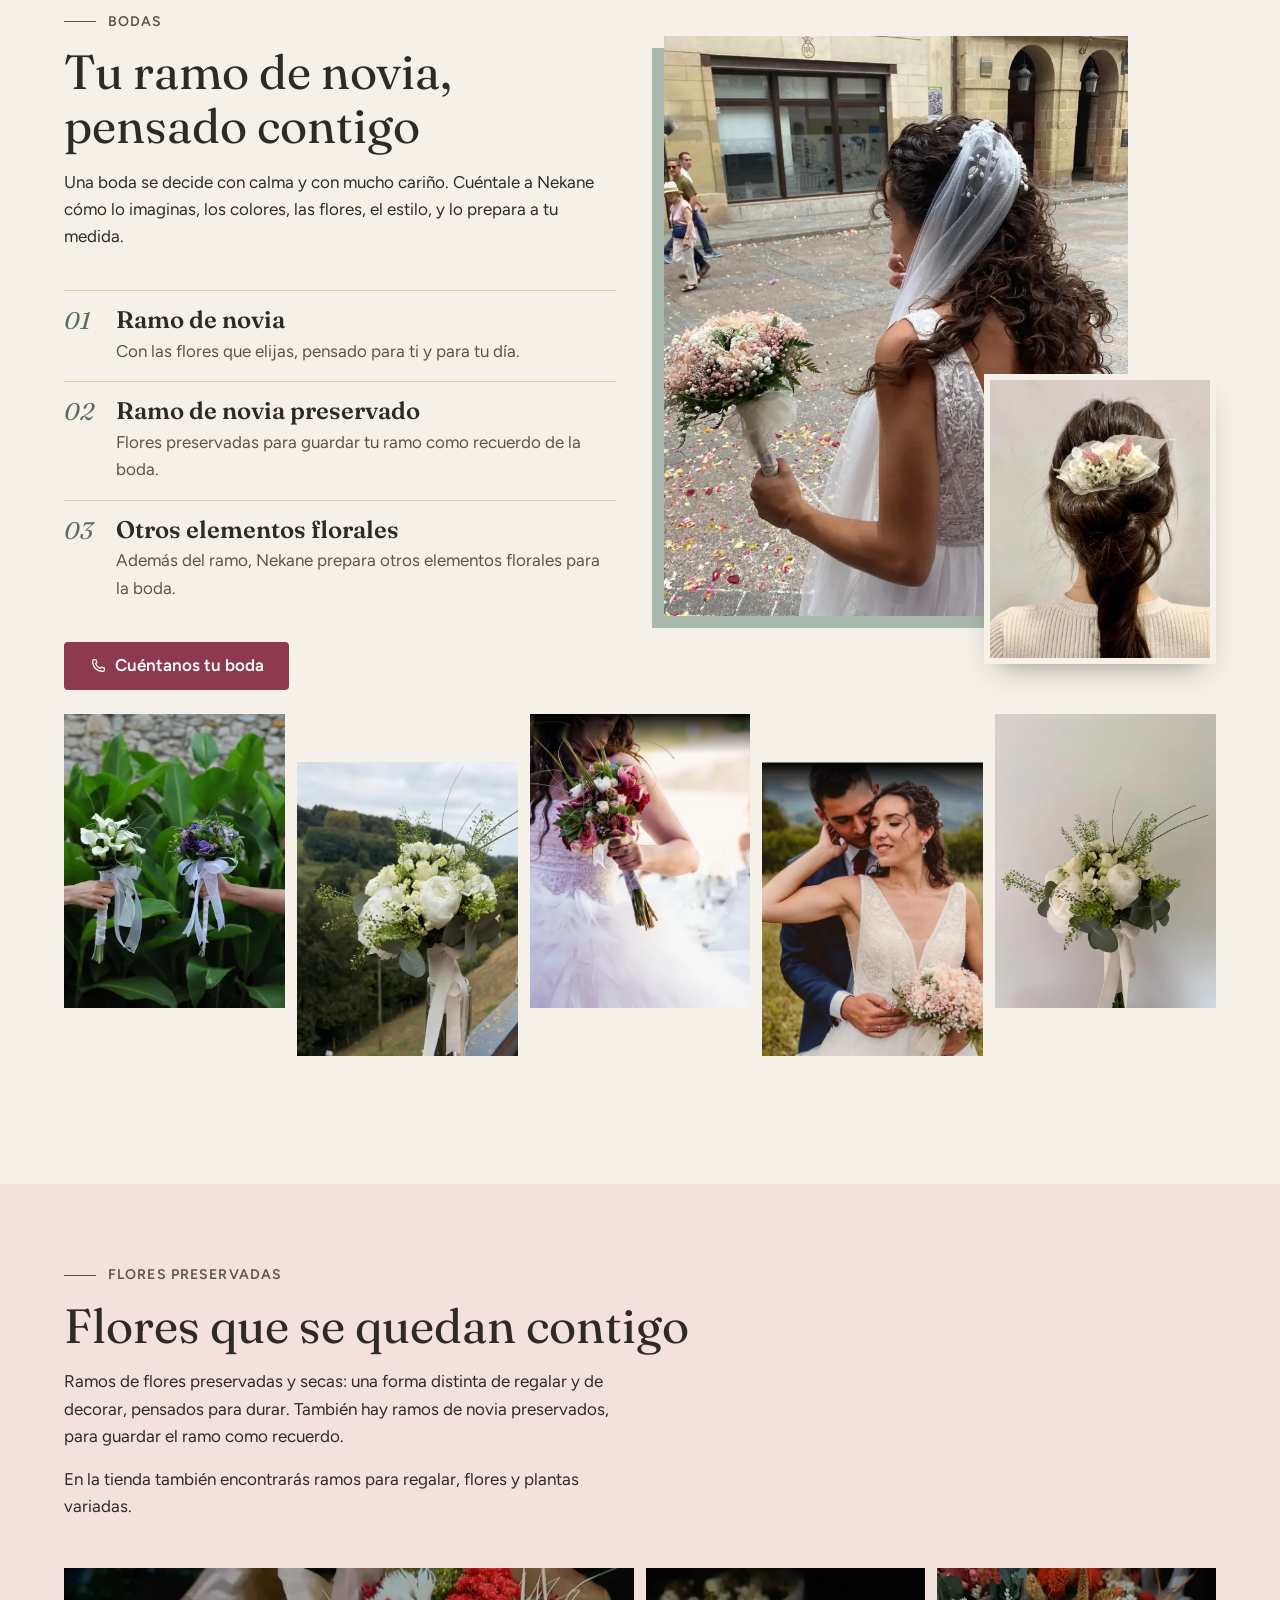
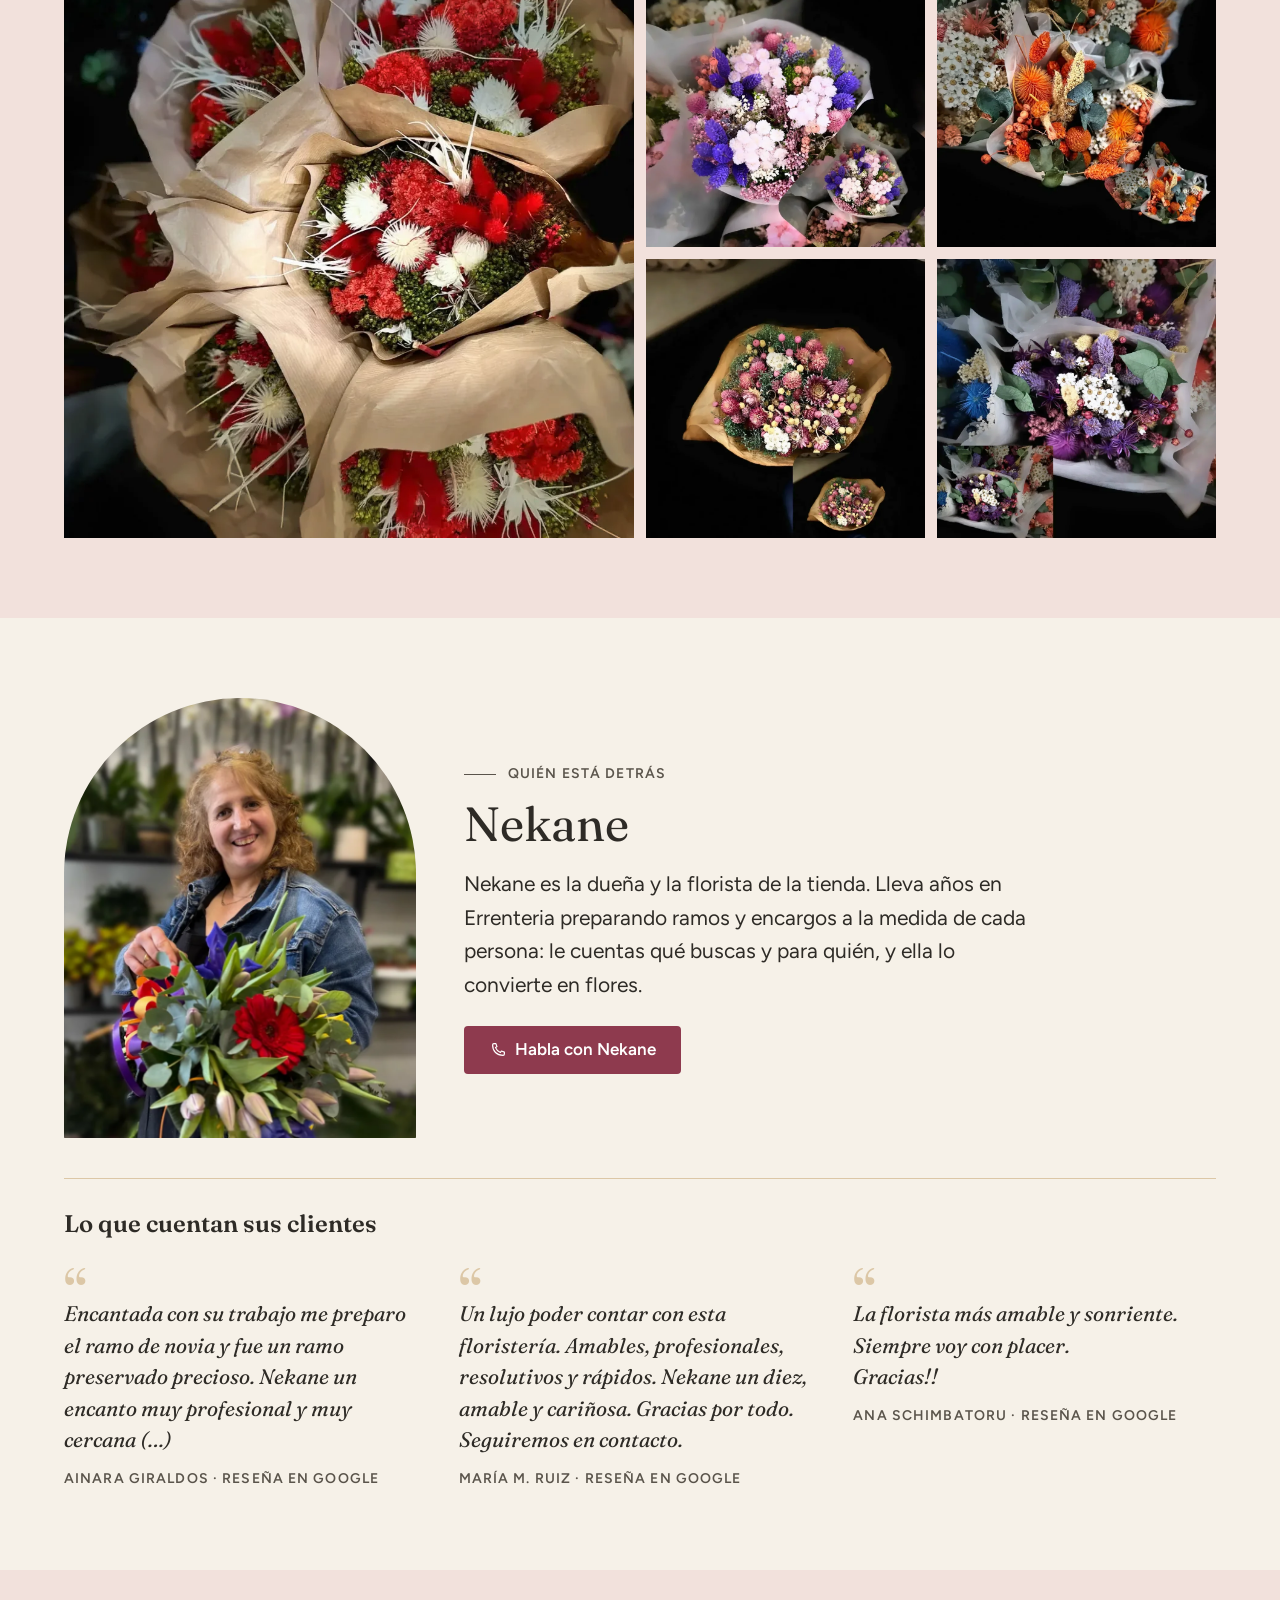
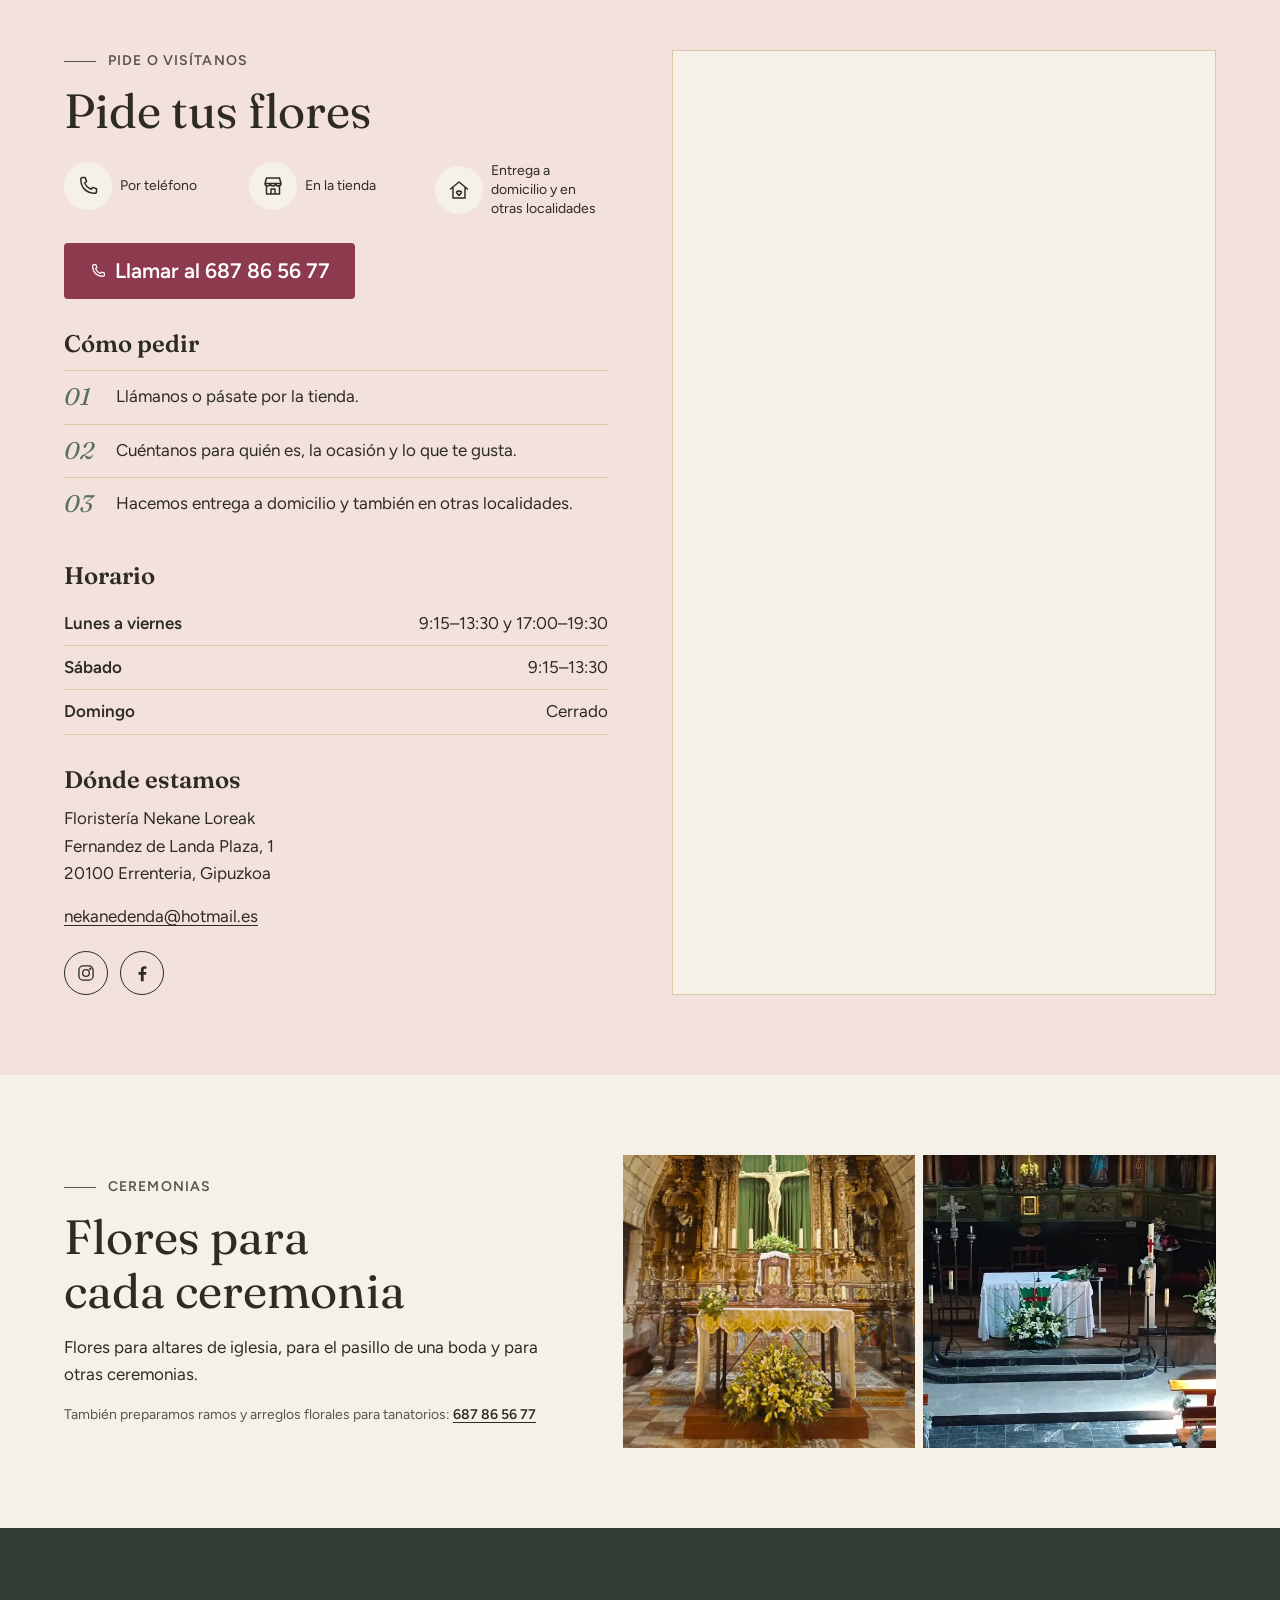
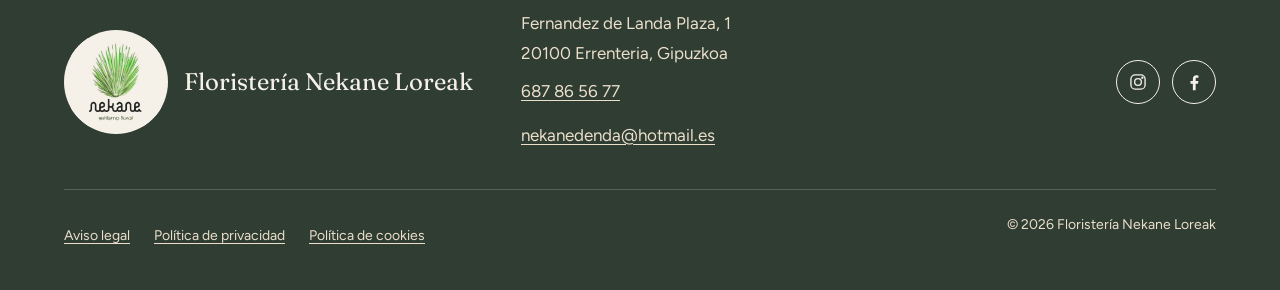
==== commit 8e6ceb85: "Contacto: vuelve la lista "Cómo pedir" tras el botón de llamar Co-Authored-By: Claude Opus 5.5 <nore" ====
--- a/index.html
+++ b/index.html
@@ -316,6 +316,13 @@
 
         <a class="boton boton--llamar boton--grande" href="tel:+34687865677"><svg class="icono" viewBox="0 0 24 24" aria-hidden="true" focusable="false"><path d="M6.6 3.5h2.6l1.4 4-1.9 1.3a11.5 11.5 0 0 0 6.5 6.5l1.3-1.9 4 1.4v2.6c0 1-.8 1.8-1.8 1.8C10.4 19.2 4.8 13.6 4.8 5.3c0-1 .8-1.8 1.8-1.8z"/></svg>Llamar al 687 86 56 77</a>
 
+        <h3>Cómo pedir</h3>
+        <ol class="pedir">
+          <li>Llámanos o pásate por la tienda.</li>
+          <li>Cuéntanos para quién es, la ocasión y lo que te gusta.</li>
+          <li>Hacemos entrega a domicilio y también en otras localidades.</li>
+        </ol>
+
         <h3>Horario</h3>
         <dl class="horario">
           <div><dt>Lunes a viernes</dt><dd>9:15–13:30 y 17:00–19:30</dd></div>
--- a/styles.css
+++ b/styles.css
@@ -1556,6 +1556,30 @@
   }
 }
 
+/* Cómo pedir: pasos numerados como los servicios de Bodas. */
+.pedir {
+  list-style: none;
+  counter-reset: paso;
+}
+
+.pedir li {
+  counter-increment: paso;
+  display: grid;
+  grid-template-columns: 2.5rem 1fr;
+  column-gap: var(--esp-3);
+  padding-block: var(--esp-3);
+  border-top: 1px solid var(--kraft);
+}
+
+.pedir li::before {
+  content: counter(paso, decimal-leading-zero);
+  font-family: var(--fuente-titulos);
+  font-style: italic;
+  font-size: var(--titulo-3);
+  line-height: 1.2;
+  color: var(--eucalipto-oscuro);   /* texto grande: 4,3:1 sobre rosa basta */
+}
+
 .contacto__direccion p {
   margin-bottom: var(--esp-2);
 }
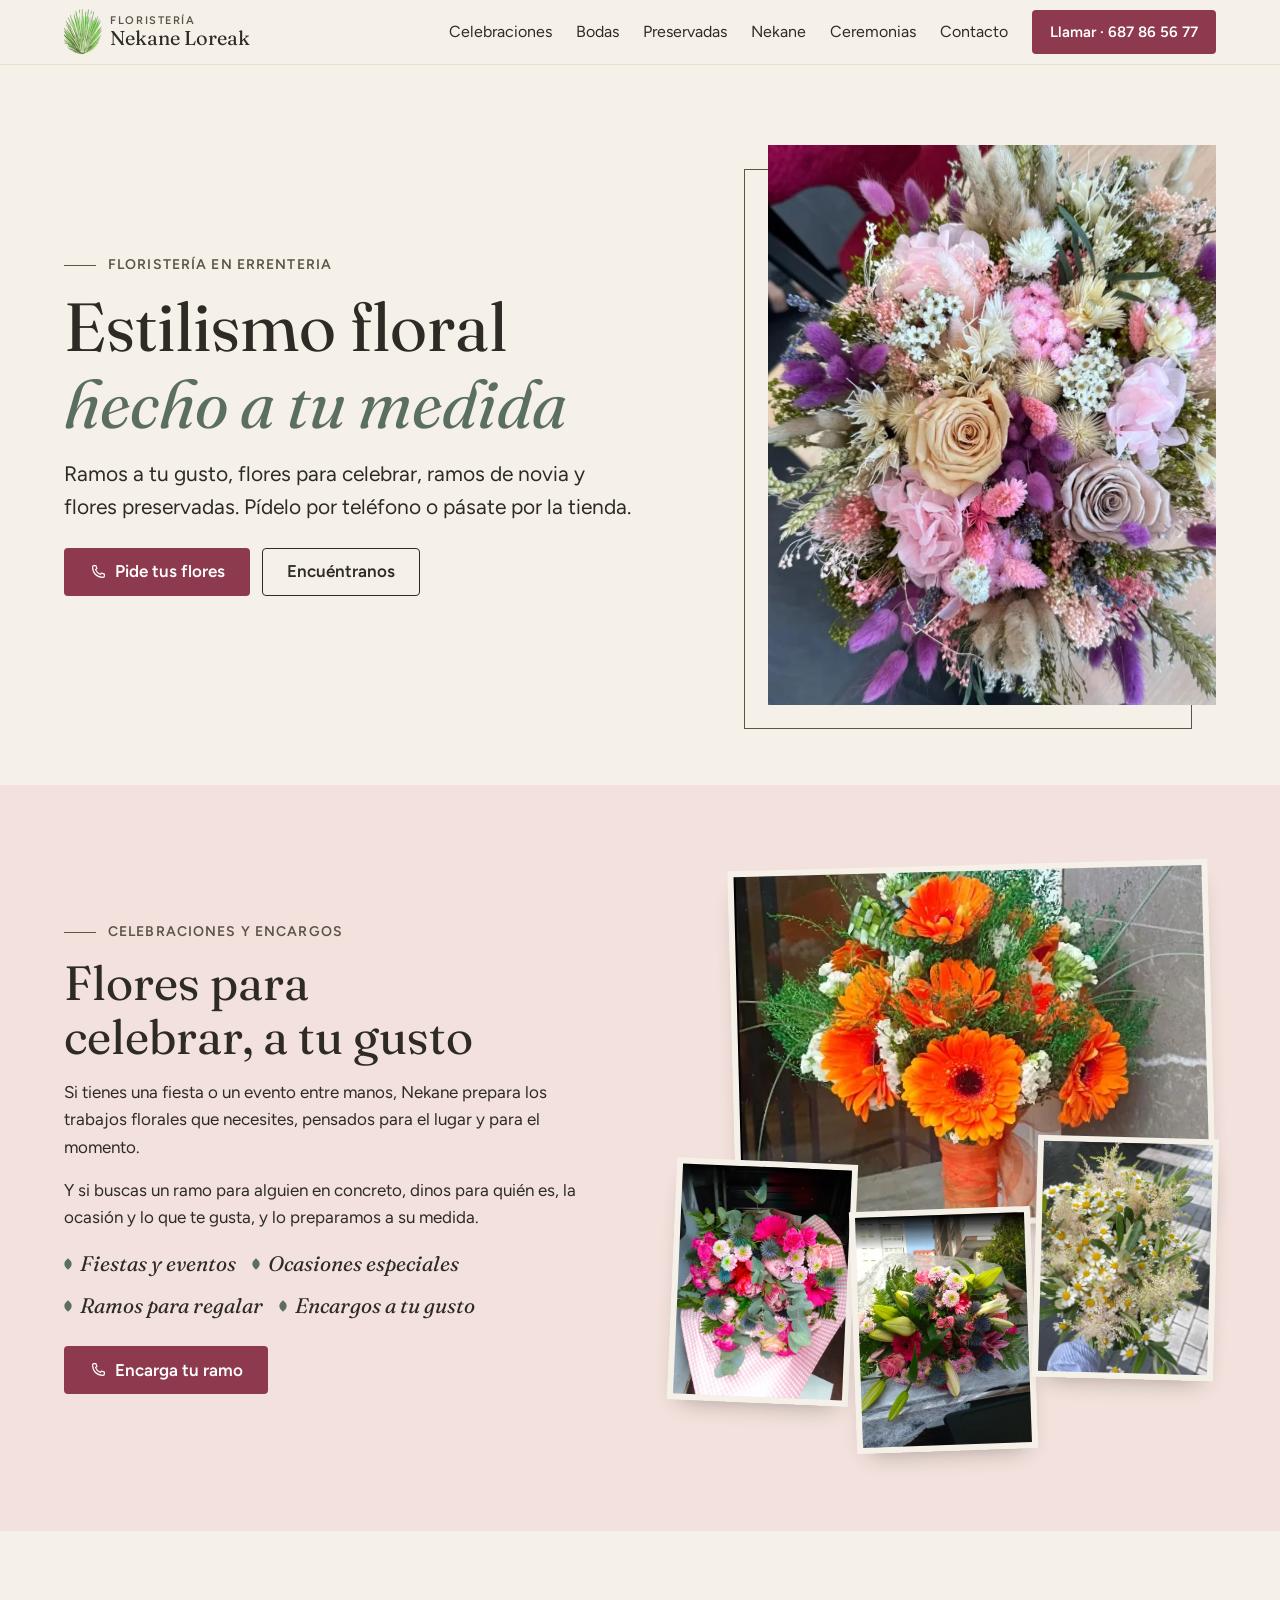
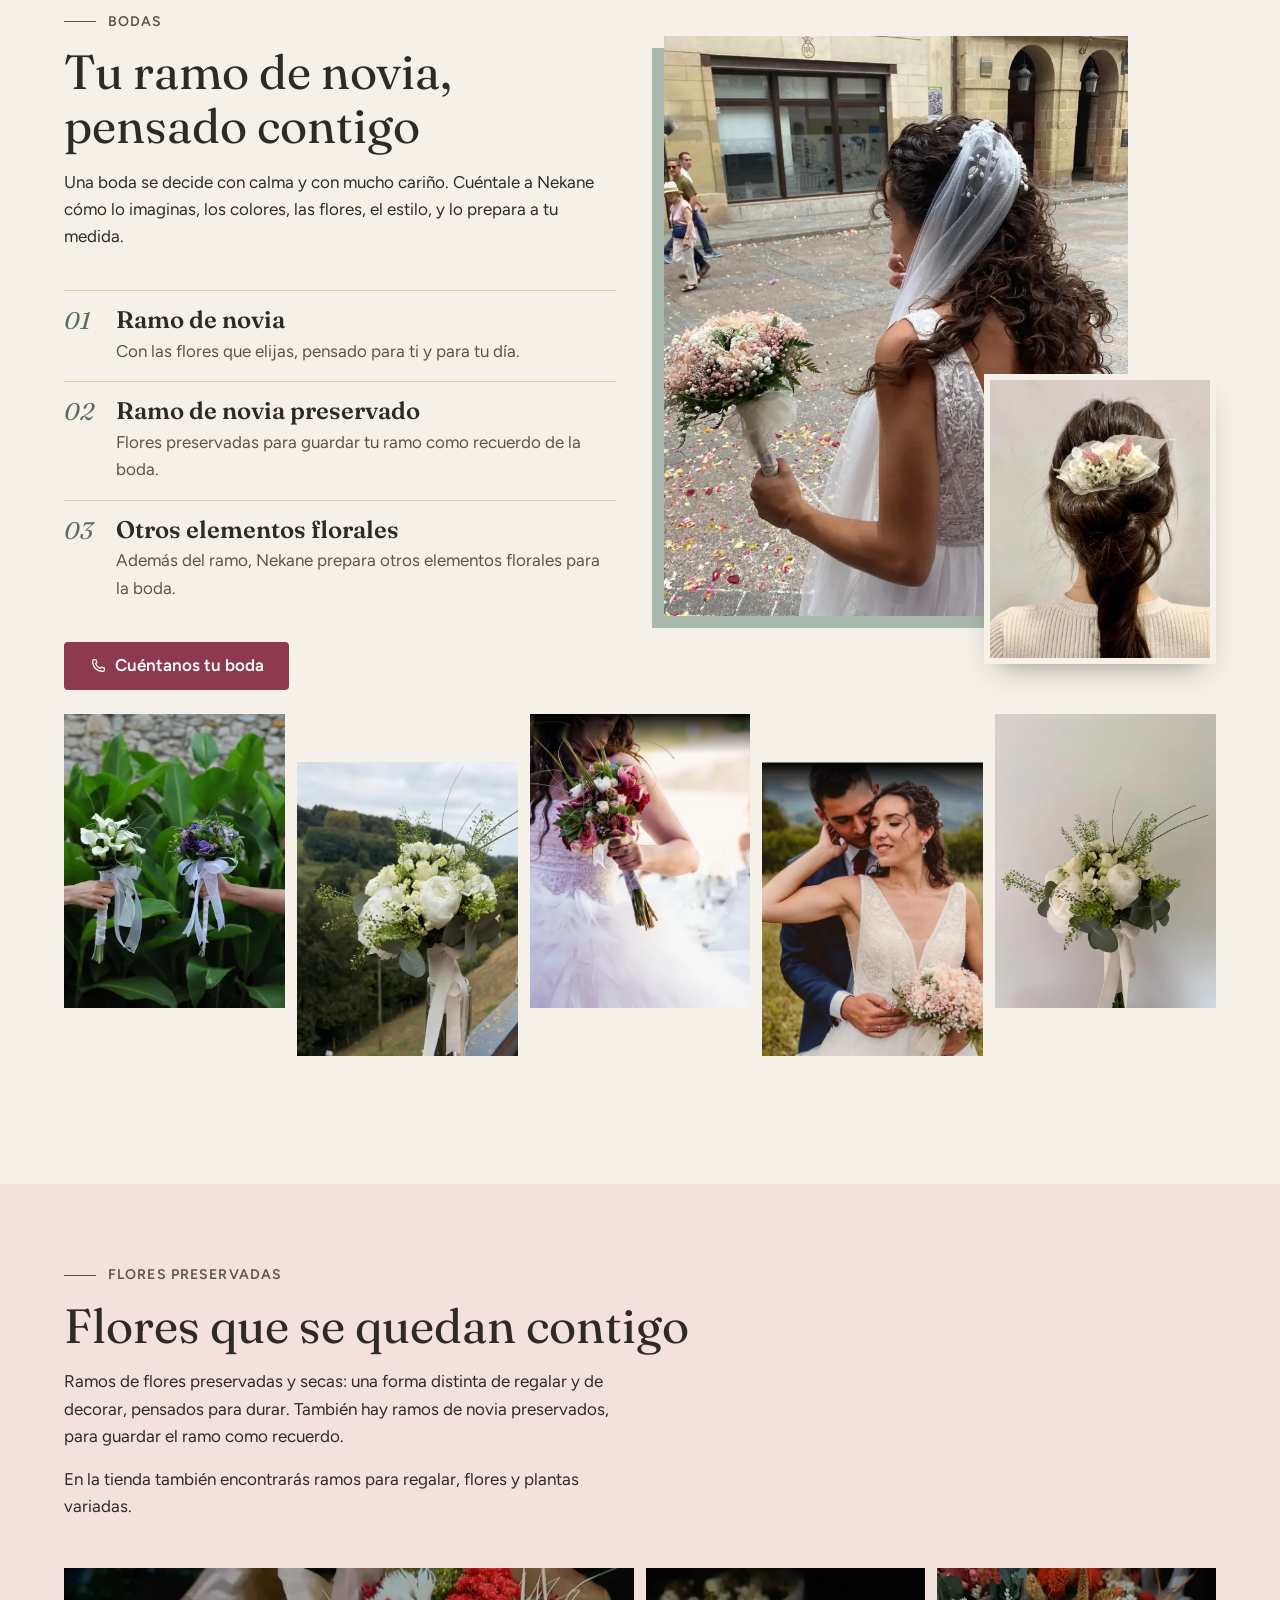
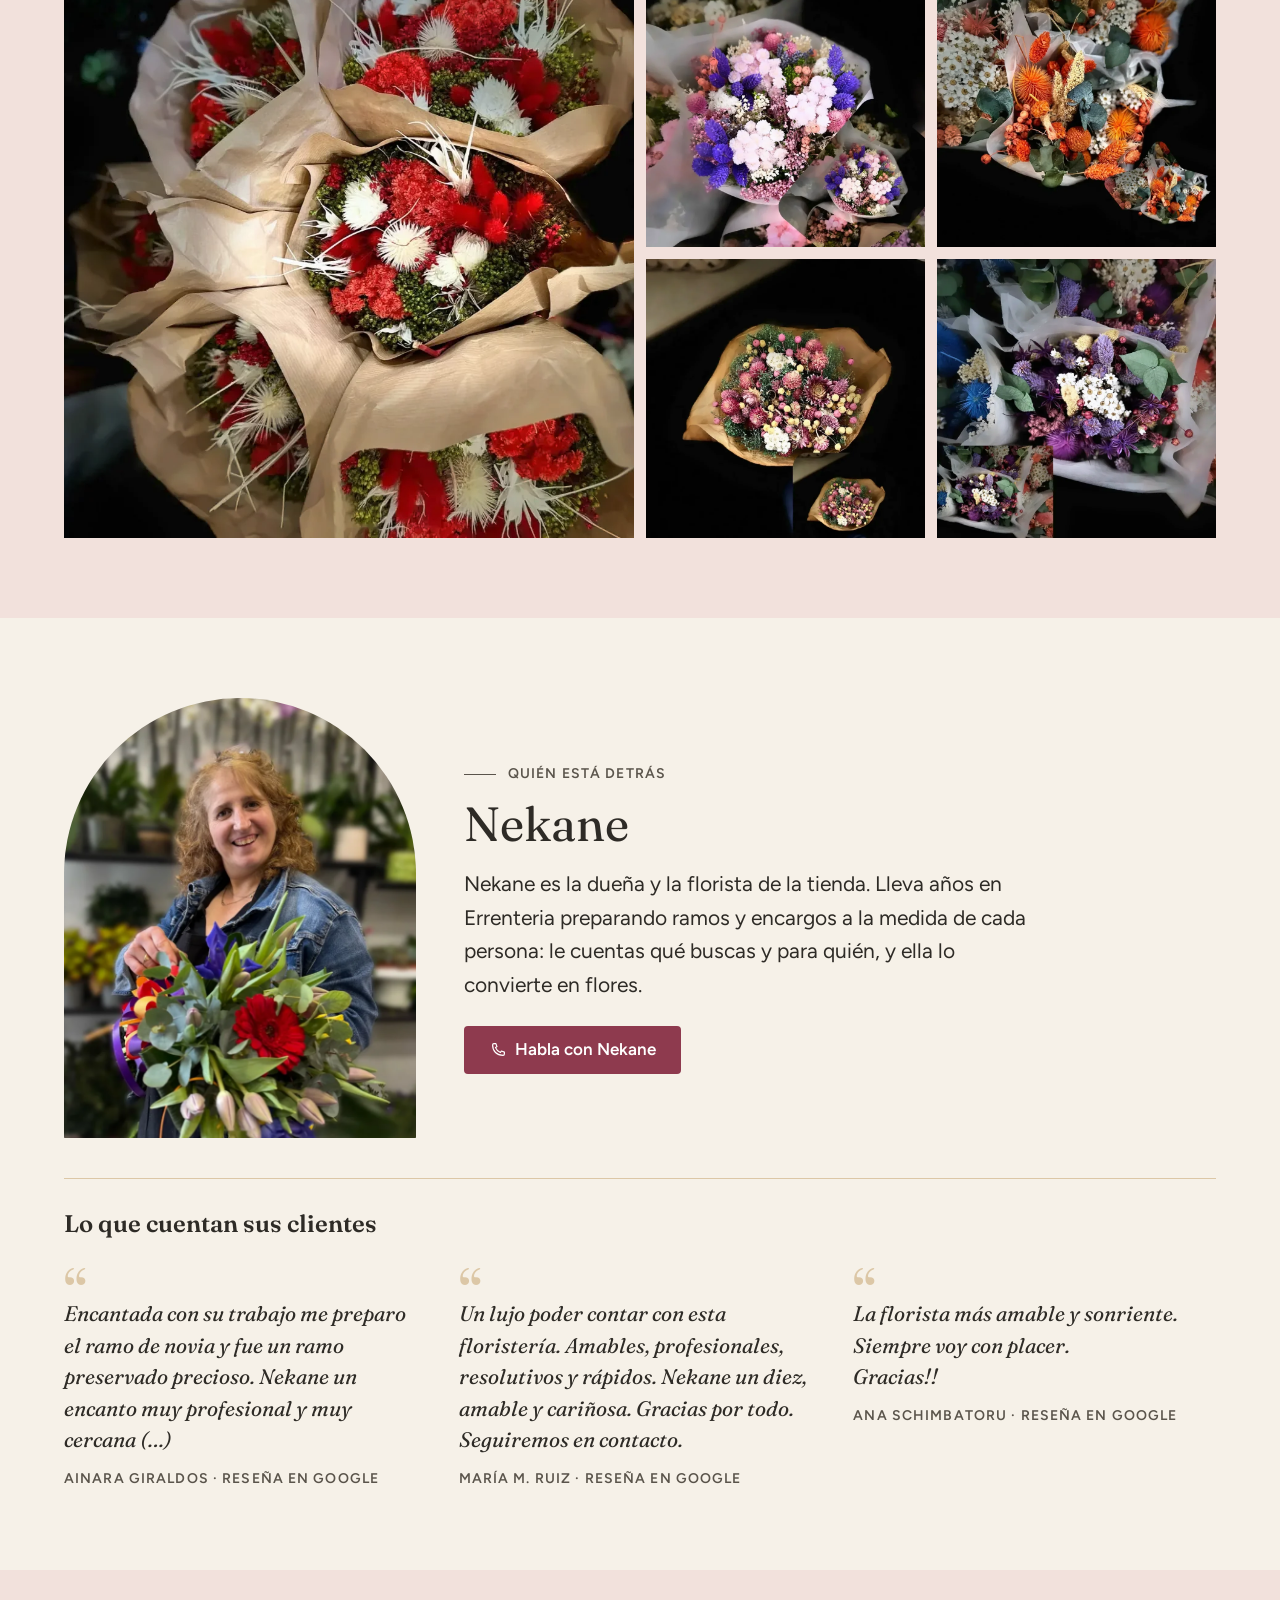
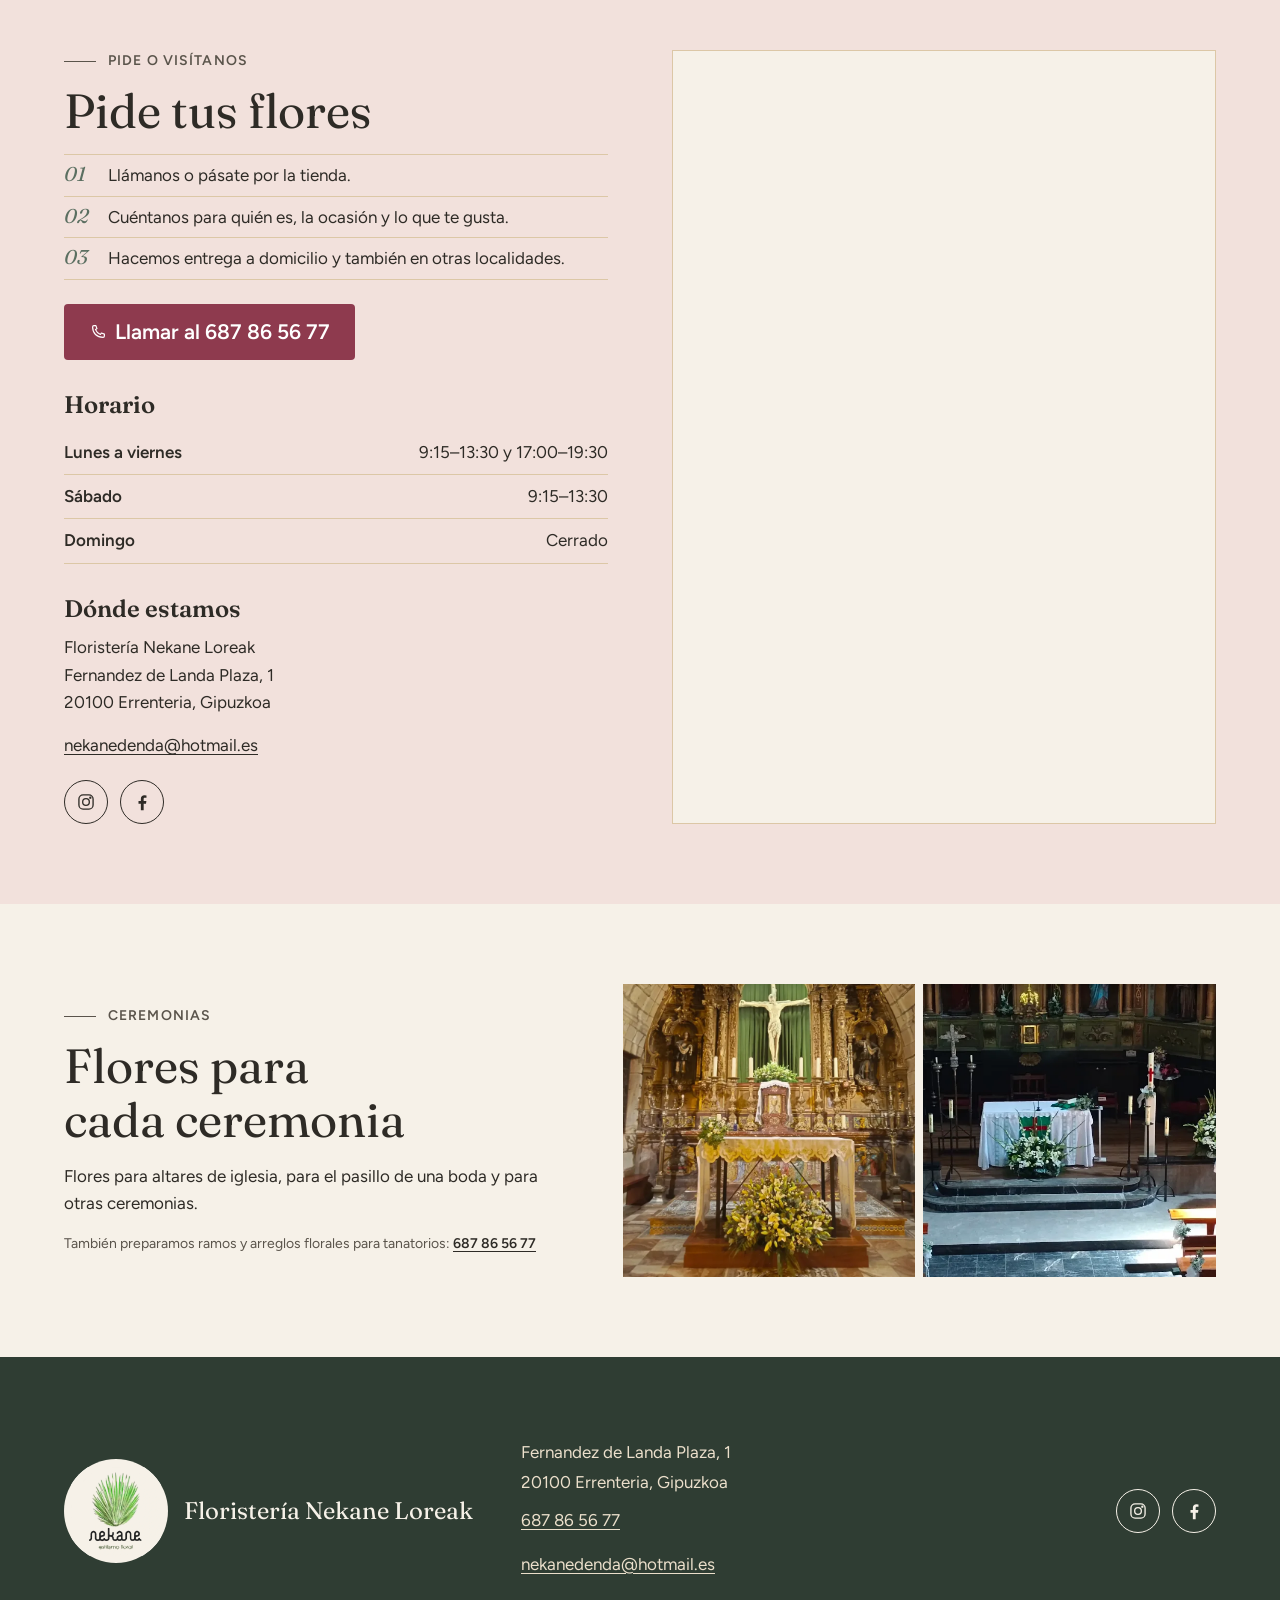
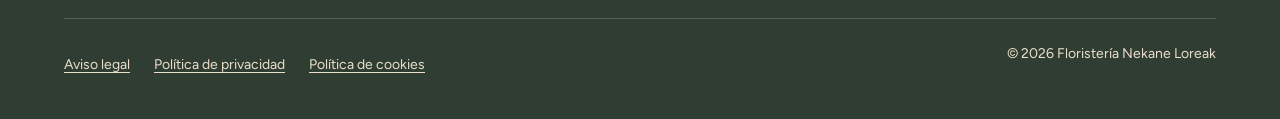
==== commit b8c4e4fc: "Contacto: lista "Cómo pedir" compacta entre el título y el botón; fuera los iconos Co-Authored-By: C" ====
--- a/index.html
+++ b/index.html
@@ -306,22 +306,15 @@
         <p class="antetitulo">Pide o visítanos</p>
         <h2 id="contacto-titulo">Pide tus flores</h2>
 
-        <!-- Formas de pedir: lo mismo que antes era la lista "Cómo pedir", en
-             una sola fila visual. -->
-        <ul class="formas" aria-label="Cómo pedir">
-          <li><svg viewBox="0 0 24 24" aria-hidden="true" focusable="false"><path d="M6.6 3.5h2.6l1.4 4-1.9 1.3a11.5 11.5 0 0 0 6.5 6.5l1.3-1.9 4 1.4v2.6c0 1-.8 1.8-1.8 1.8C10.4 19.2 4.8 13.6 4.8 5.3c0-1 .8-1.8 1.8-1.8z"/></svg>Por teléfono</li>
-          <li><svg viewBox="0 0 24 24" aria-hidden="true" focusable="false"><path d="M4 9.5 5.5 4h13L20 9.5M4 9.5h16M4 9.5c0 1.4 1.1 2.5 2.6 2.5s2.7-1.1 2.7-2.5c0 1.4 1.2 2.5 2.7 2.5s2.7-1.1 2.7-2.5c0 1.4 1.1 2.5 2.6 2.5S20 10.9 20 9.5M5.5 12v8h13v-8M10 20v-5h4v5"/></svg>En la tienda</li>
-          <li><svg viewBox="0 0 24 24" aria-hidden="true" focusable="false"><path d="M3.5 11 12 4l8.5 7M6 9.3V20h12V9.3"/><path d="M12 17.4l-2.2-2.1a1.35 1.35 0 0 1 2.2-1.6 1.35 1.35 0 0 1 2.2 1.6z"/></svg>Entrega a domicilio y en otras localidades</li>
-        </ul>
-
-        <a class="boton boton--llamar boton--grande" href="tel:+34687865677"><svg class="icono" viewBox="0 0 24 24" aria-hidden="true" focusable="false"><path d="M6.6 3.5h2.6l1.4 4-1.9 1.3a11.5 11.5 0 0 0 6.5 6.5l1.3-1.9 4 1.4v2.6c0 1-.8 1.8-1.8 1.8C10.4 19.2 4.8 13.6 4.8 5.3c0-1 .8-1.8 1.8-1.8z"/></svg>Llamar al 687 86 56 77</a>
-
-        <h3>Cómo pedir</h3>
-        <ol class="pedir">
+        <!-- Cómo pedir, entre el título y el botón de llamada. El título
+             "Pide tus flores" ya la presenta: el nombre queda en aria-label. -->
+        <ol class="pedir" aria-label="Cómo pedir">
           <li>Llámanos o pásate por la tienda.</li>
           <li>Cuéntanos para quién es, la ocasión y lo que te gusta.</li>
           <li>Hacemos entrega a domicilio y también en otras localidades.</li>
         </ol>
+
+        <a class="boton boton--llamar boton--grande" href="tel:+34687865677"><svg class="icono" viewBox="0 0 24 24" aria-hidden="true" focusable="false"><path d="M6.6 3.5h2.6l1.4 4-1.9 1.3a11.5 11.5 0 0 0 6.5 6.5l1.3-1.9 4 1.4v2.6c0 1-.8 1.8-1.8 1.8C10.4 19.2 4.8 13.6 4.8 5.3c0-1 .8-1.8 1.8-1.8z"/></svg>Llamar al 687 86 56 77</a>
 
         <h3>Horario</h3>
         <dl class="horario">
--- a/styles.css
+++ b/styles.css
@@ -1498,7 +1498,7 @@
 }
 
 .contacto__datos h2 {
-  margin-bottom: var(--esp-5);
+  margin-bottom: var(--esp-4);
 }
 
 /* Botón grande de llamada: la acción final de la página. A todo el ancho en
@@ -1509,74 +1509,35 @@
   font-size: var(--texto-lg);
 }
 
-/* Formas de pedir: tres iconos con su texto en una fila, entre el título y
-   el botón de llamada. Sustituye a la lista "Cómo pedir", más larga. */
-.formas {
-  list-style: none;
-  display: grid;
-  grid-template-columns: repeat(3, 1fr);
-  gap: var(--esp-3);
-  margin-bottom: var(--esp-5);
-  font-size: var(--texto-sm);
-  line-height: 1.35;
-  text-align: center;
-}
-
-.formas li {
-  display: grid;
-  justify-items: center;
-  align-content: start;
-  gap: var(--esp-2);
-}
-
-.formas svg {
-  box-sizing: content-box;
-  width: 1.5rem;
-  height: 1.5rem;
-  padding: var(--esp-3);
-  border-radius: 50%;
-  background: var(--crema);
-  fill: none;
-  stroke: currentColor;
-  stroke-width: 1.5;
-  stroke-linecap: round;
-  stroke-linejoin: round;
-}
-
-/* Desde tablet, cada forma en línea: icono a la izquierda y texto al lado. */
-@media (min-width: 48em) {
-  .formas {
-    text-align: left;
-  }
-
-  .formas li {
-    grid-auto-flow: column;
-    justify-content: start;
-    align-items: center;
-  }
-}
-
-/* Cómo pedir: pasos numerados como los servicios de Bodas. */
+/* Cómo pedir: pasos numerados como los servicios de Bodas, más compactos
+   (va entre el título y el botón, y no debe empujar el botón muy abajo). */
 .pedir {
   list-style: none;
   counter-reset: paso;
+  margin-bottom: var(--esp-5);
+  line-height: 1.45;
 }
 
 .pedir li {
   counter-increment: paso;
   display: grid;
-  grid-template-columns: 2.5rem 1fr;
-  column-gap: var(--esp-3);
-  padding-block: var(--esp-3);
+  grid-template-columns: 2.25rem 1fr;
+  align-items: baseline;
+  column-gap: var(--esp-2);
+  padding-block: var(--esp-2);
   border-top: 1px solid var(--kraft);
+}
+
+.pedir li:last-child {
+  border-bottom: 1px solid var(--kraft);
 }
 
 .pedir li::before {
   content: counter(paso, decimal-leading-zero);
   font-family: var(--fuente-titulos);
   font-style: italic;
-  font-size: var(--titulo-3);
-  line-height: 1.2;
+  font-size: 1.25rem;
+  line-height: 1;
   color: var(--eucalipto-oscuro);   /* texto grande: 4,3:1 sobre rosa basta */
 }
 
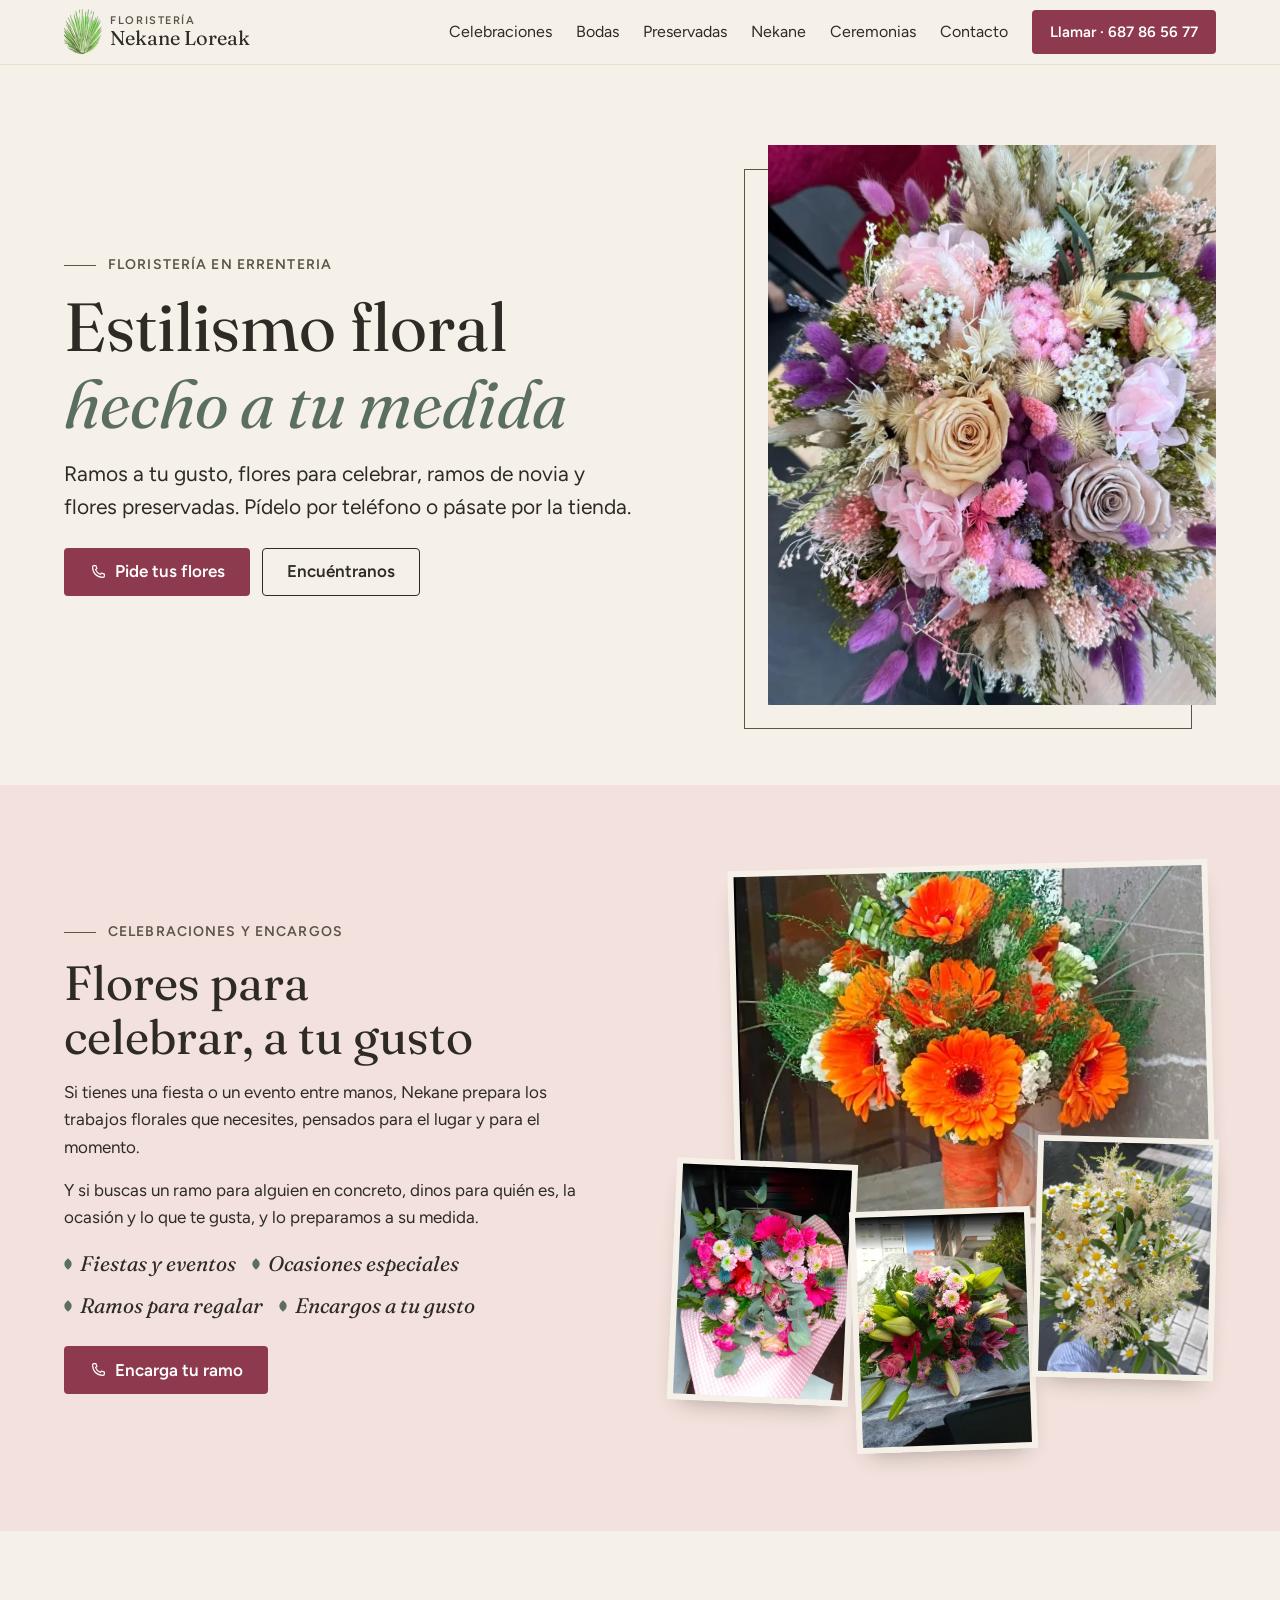
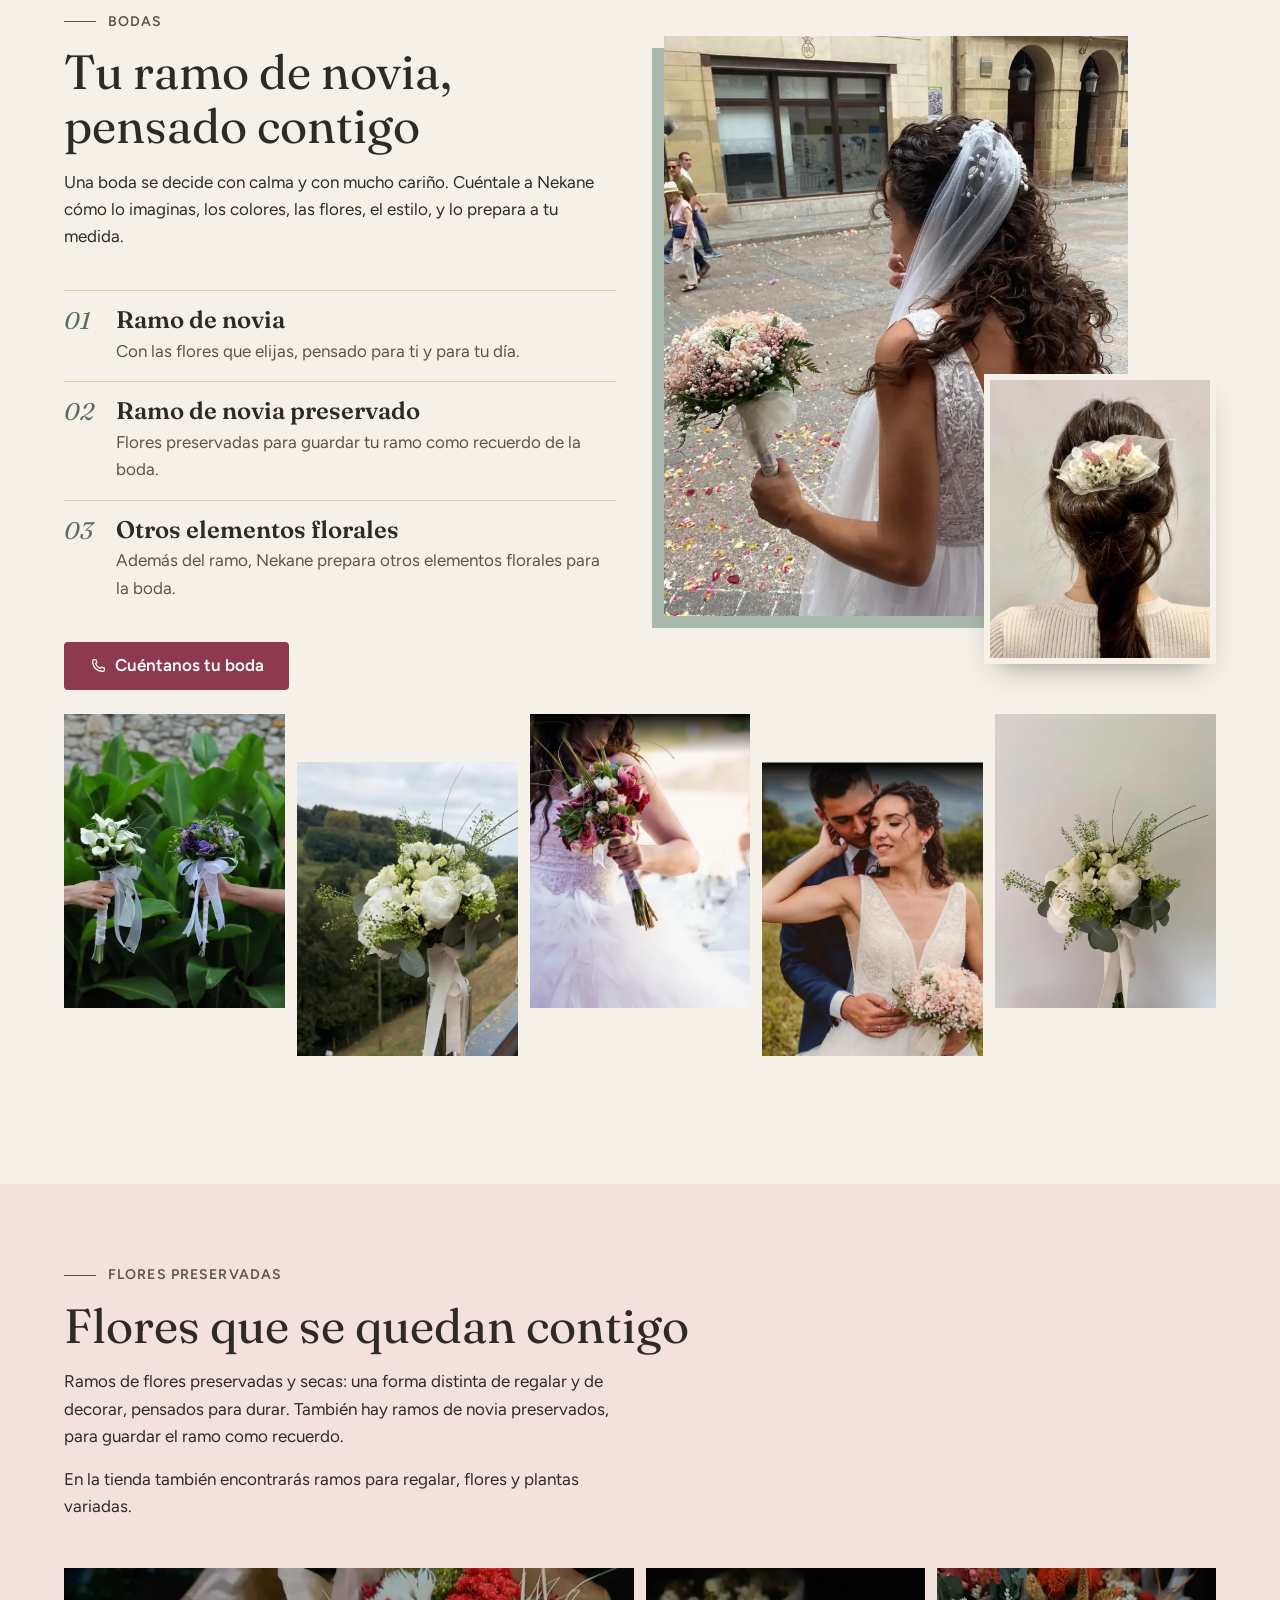
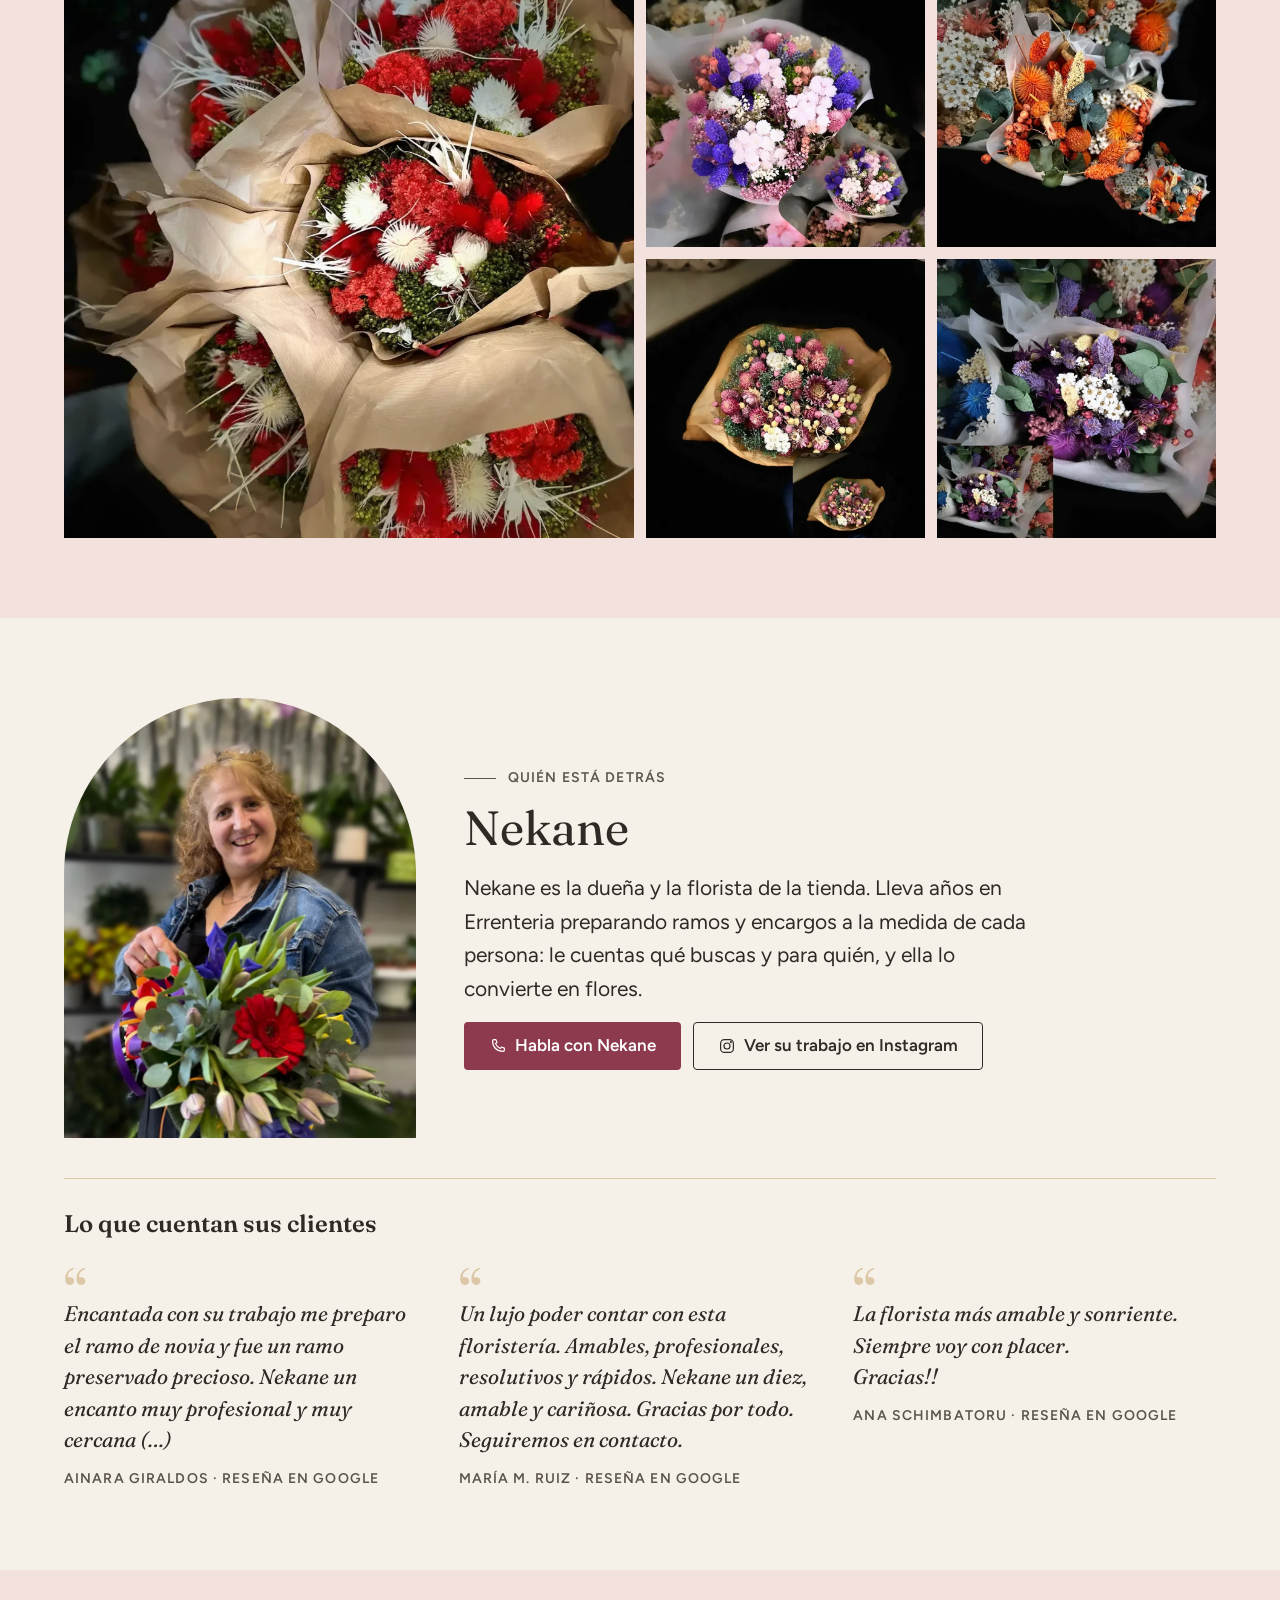
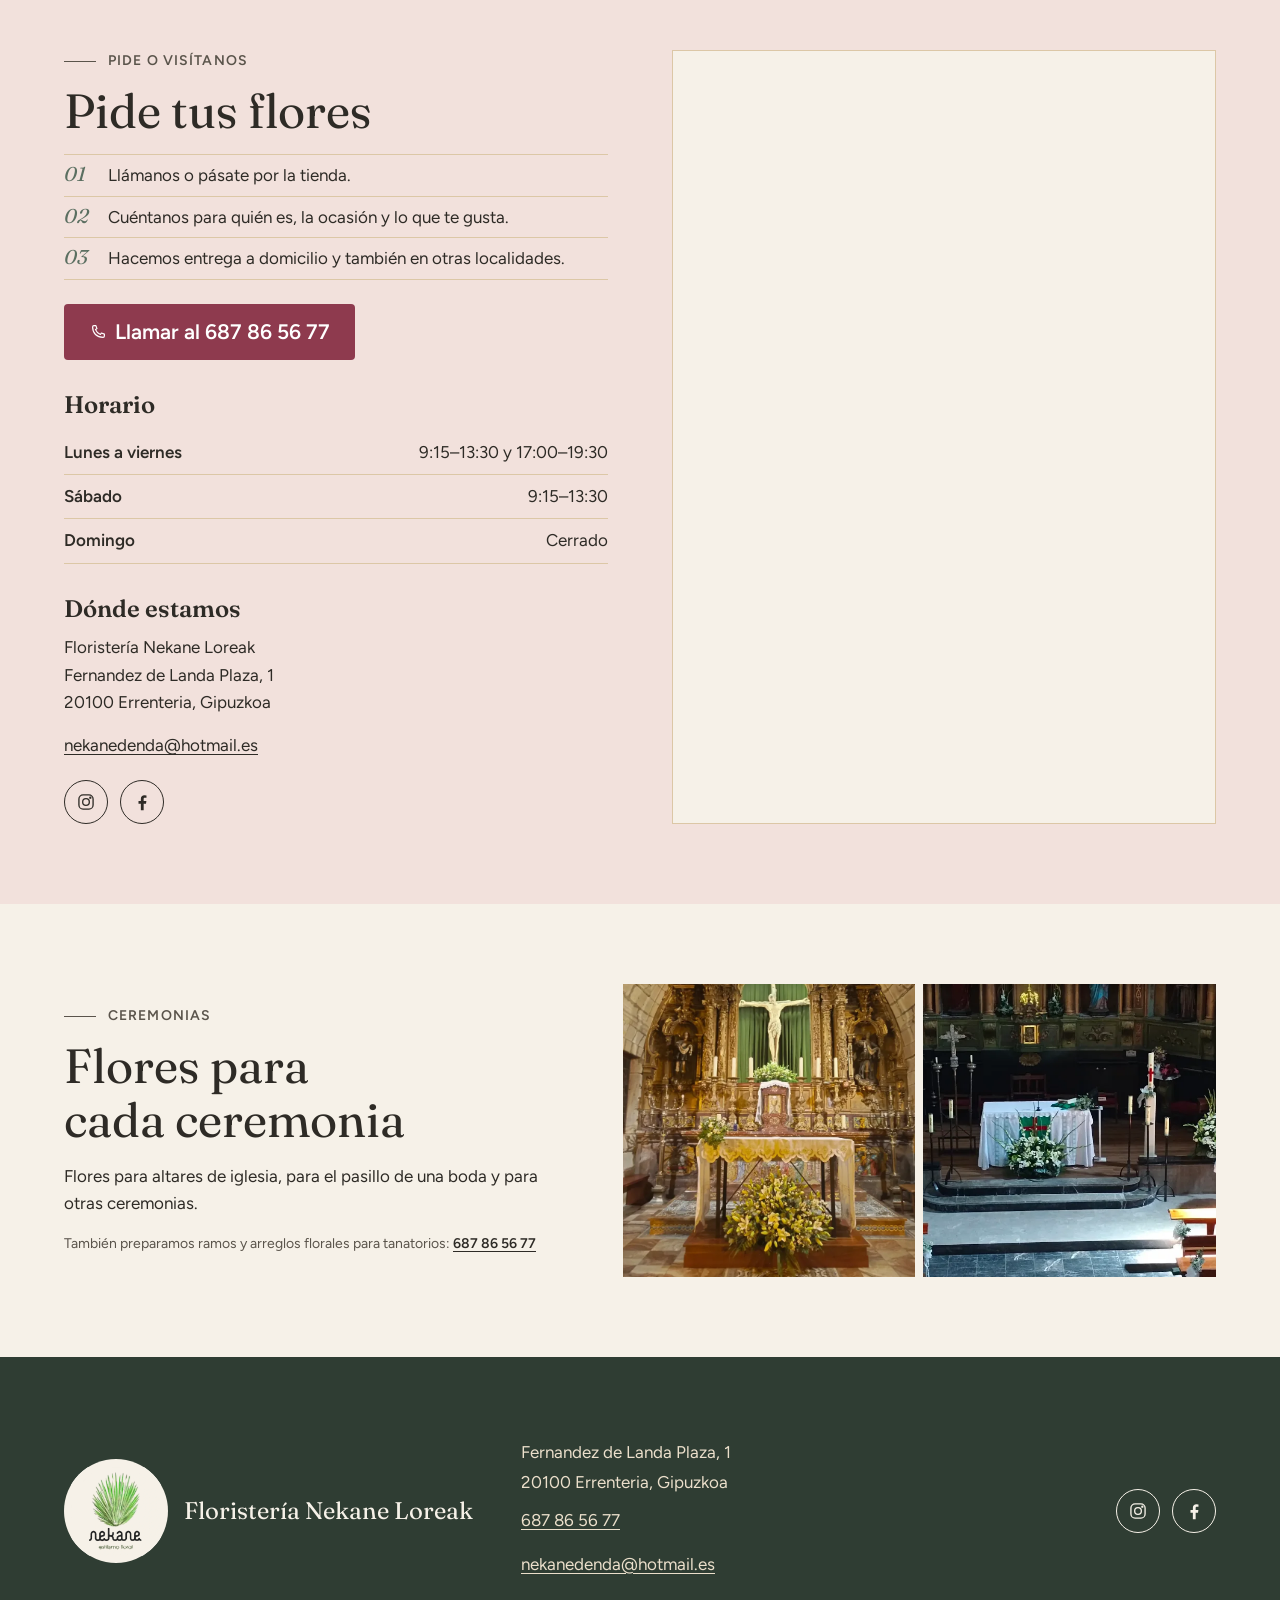
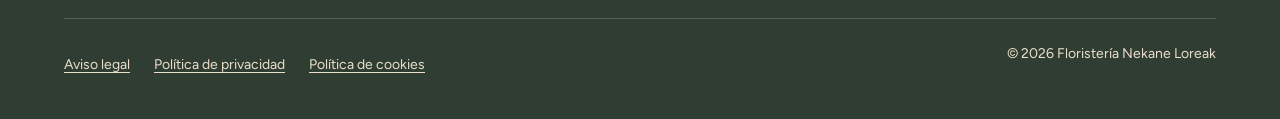
==== commit 90c16035: "Nekane: botón "Ver su trabajo en Instagram" junto a "Habla con Nekane" Co-Authored-By: Claude Opus 5" ====
--- a/index.html
+++ b/index.html
@@ -265,7 +265,11 @@
           preparando ramos y encargos a la medida de cada persona: le cuentas qué
           buscas y para quién, y ella lo convierte en flores.
         </p>
-        <a class="boton boton--llamar" href="tel:+34687865677"><svg class="icono" viewBox="0 0 24 24" aria-hidden="true" focusable="false"><path d="M6.6 3.5h2.6l1.4 4-1.9 1.3a11.5 11.5 0 0 0 6.5 6.5l1.3-1.9 4 1.4v2.6c0 1-.8 1.8-1.8 1.8C10.4 19.2 4.8 13.6 4.8 5.3c0-1 .8-1.8 1.8-1.8z"/></svg>Habla con Nekane<span class="oculto"> (llamar al 687 86 56 77)</span></a>
+        <!-- Dos acciones: llamar (principal) y ver su trabajo en Instagram. -->
+        <div class="acciones">
+          <a class="boton boton--llamar" href="tel:+34687865677"><svg class="icono" viewBox="0 0 24 24" aria-hidden="true" focusable="false"><path d="M6.6 3.5h2.6l1.4 4-1.9 1.3a11.5 11.5 0 0 0 6.5 6.5l1.3-1.9 4 1.4v2.6c0 1-.8 1.8-1.8 1.8C10.4 19.2 4.8 13.6 4.8 5.3c0-1 .8-1.8 1.8-1.8z"/></svg>Habla con Nekane<span class="oculto"> (llamar al 687 86 56 77)</span></a>
+          <a class="boton boton--secundario" href="https://www.instagram.com/loradendanekane/?hl=es" rel="noopener" target="_blank"><svg class="icono" viewBox="0 0 24 24" aria-hidden="true" focusable="false"><rect x="3.5" y="3.5" width="17" height="17" rx="5"/><circle cx="12" cy="12" r="4"/><circle cx="17.2" cy="6.8" r="0.6" fill="currentColor"/></svg>Ver su trabajo en Instagram<span class="oculto"> (se abre en otra pestaña)</span></a>
+        </div>
       </div>
 
       <!-- Reseñas literales tal como están en NEGOCIO.md. Sin fecha: la fuente
--- a/styles.css
+++ b/styles.css
@@ -237,7 +237,7 @@
 }
 
 /* Botón de llamada al final de un texto de sección. */
-.nekane__texto .boton {
+.nekane__texto .acciones {
   margin-top: var(--esp-2);
 }
 
